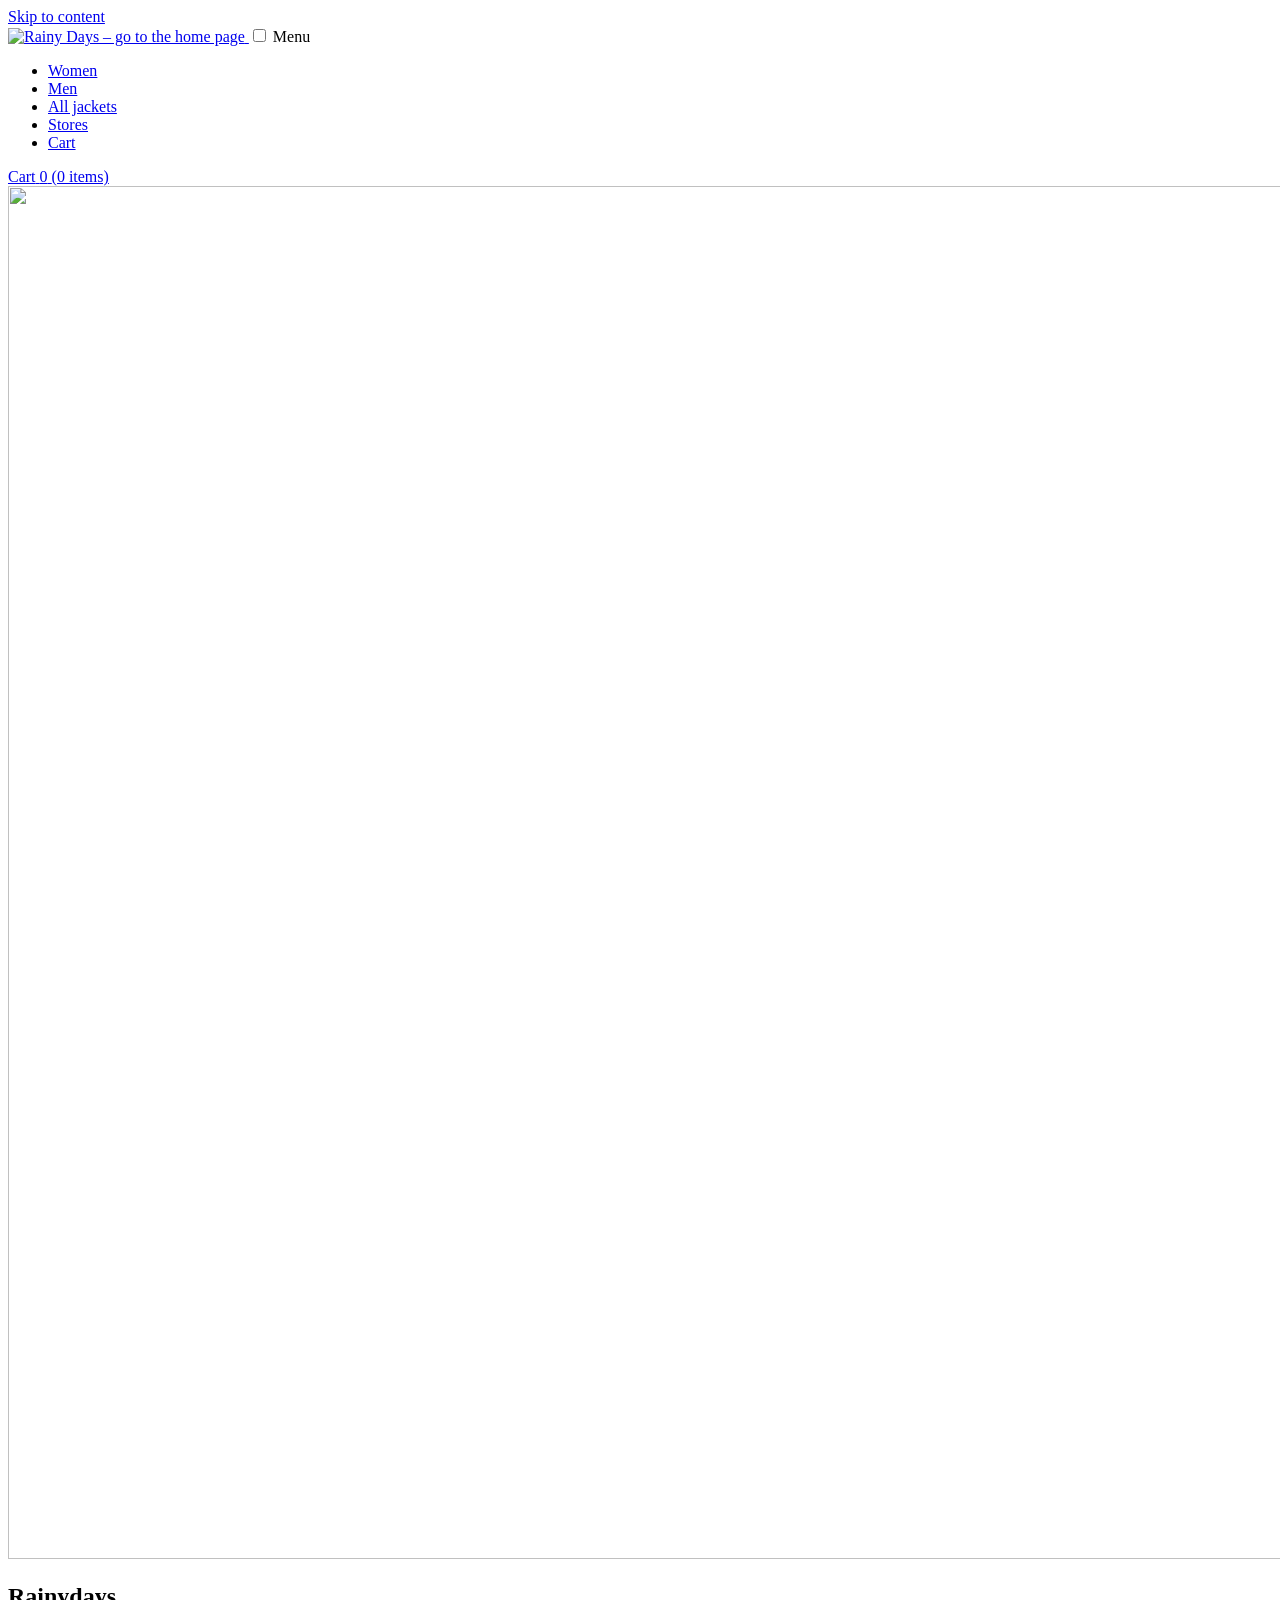
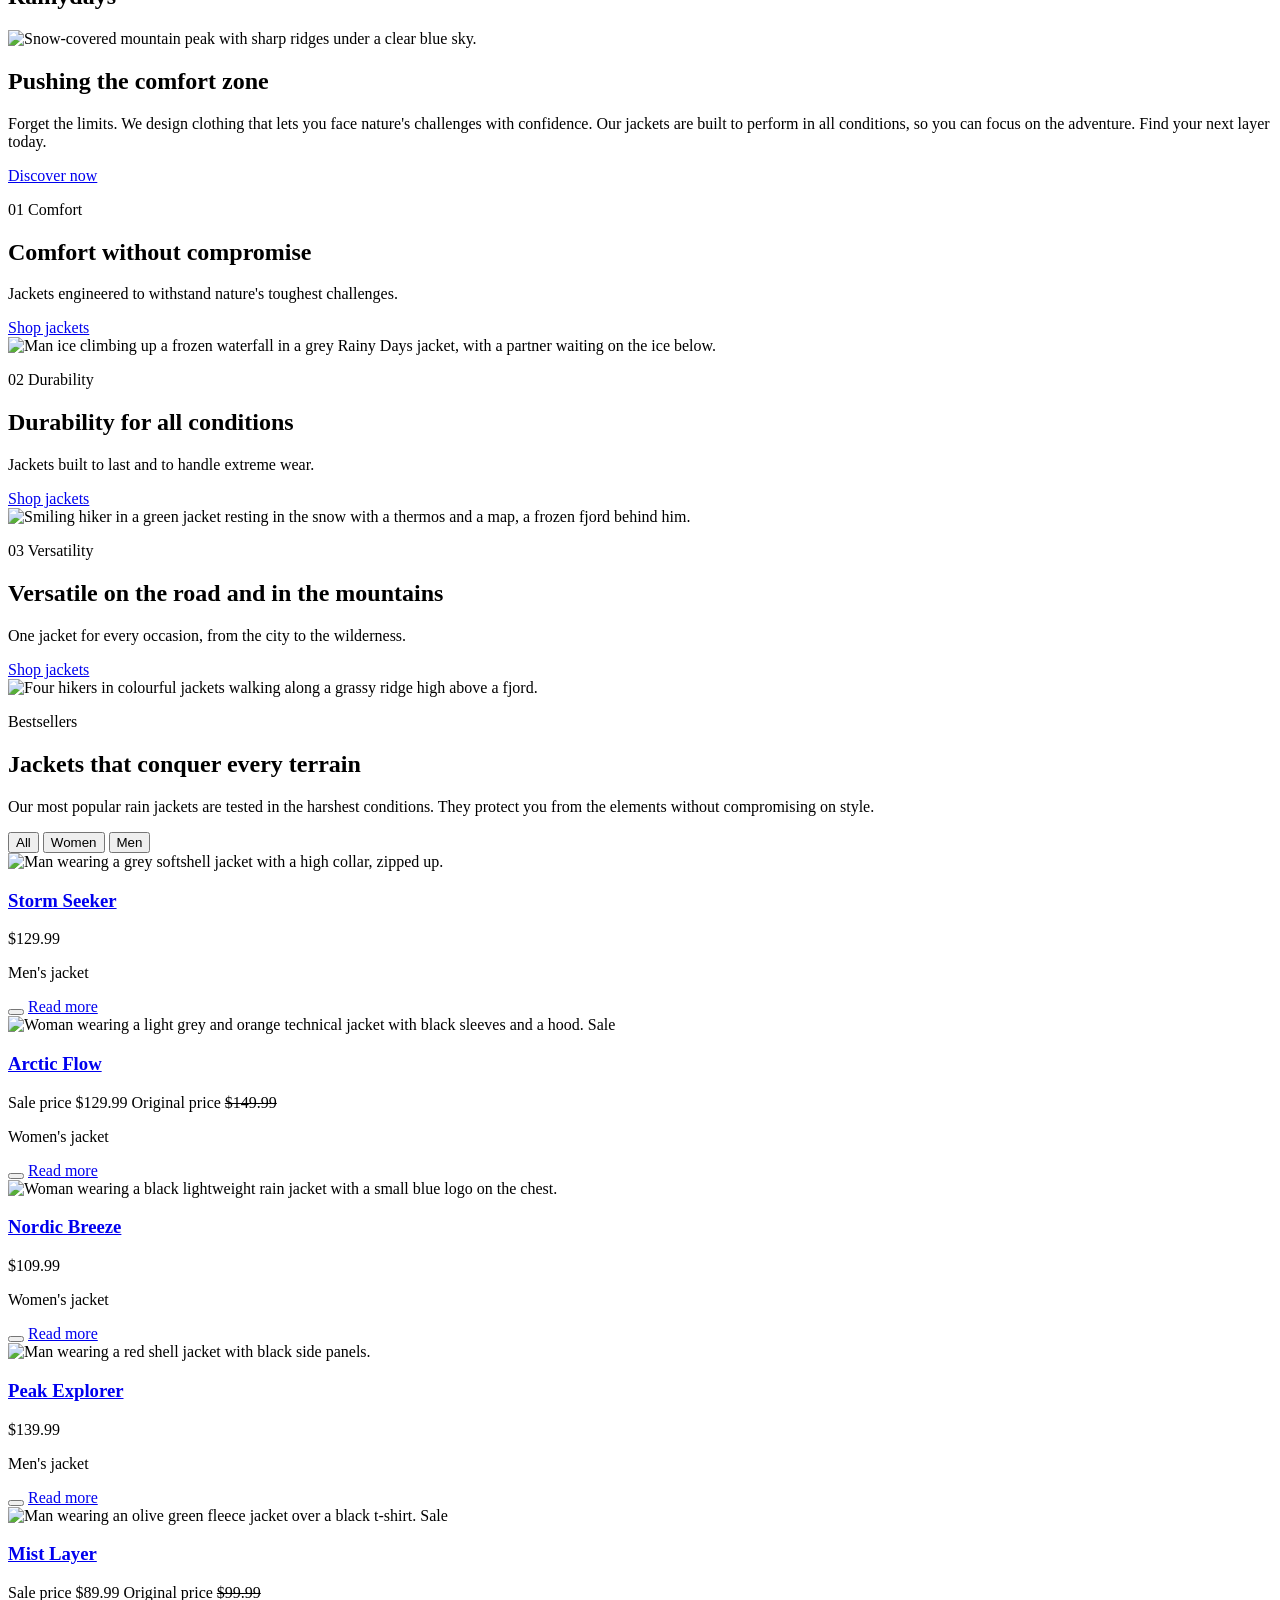
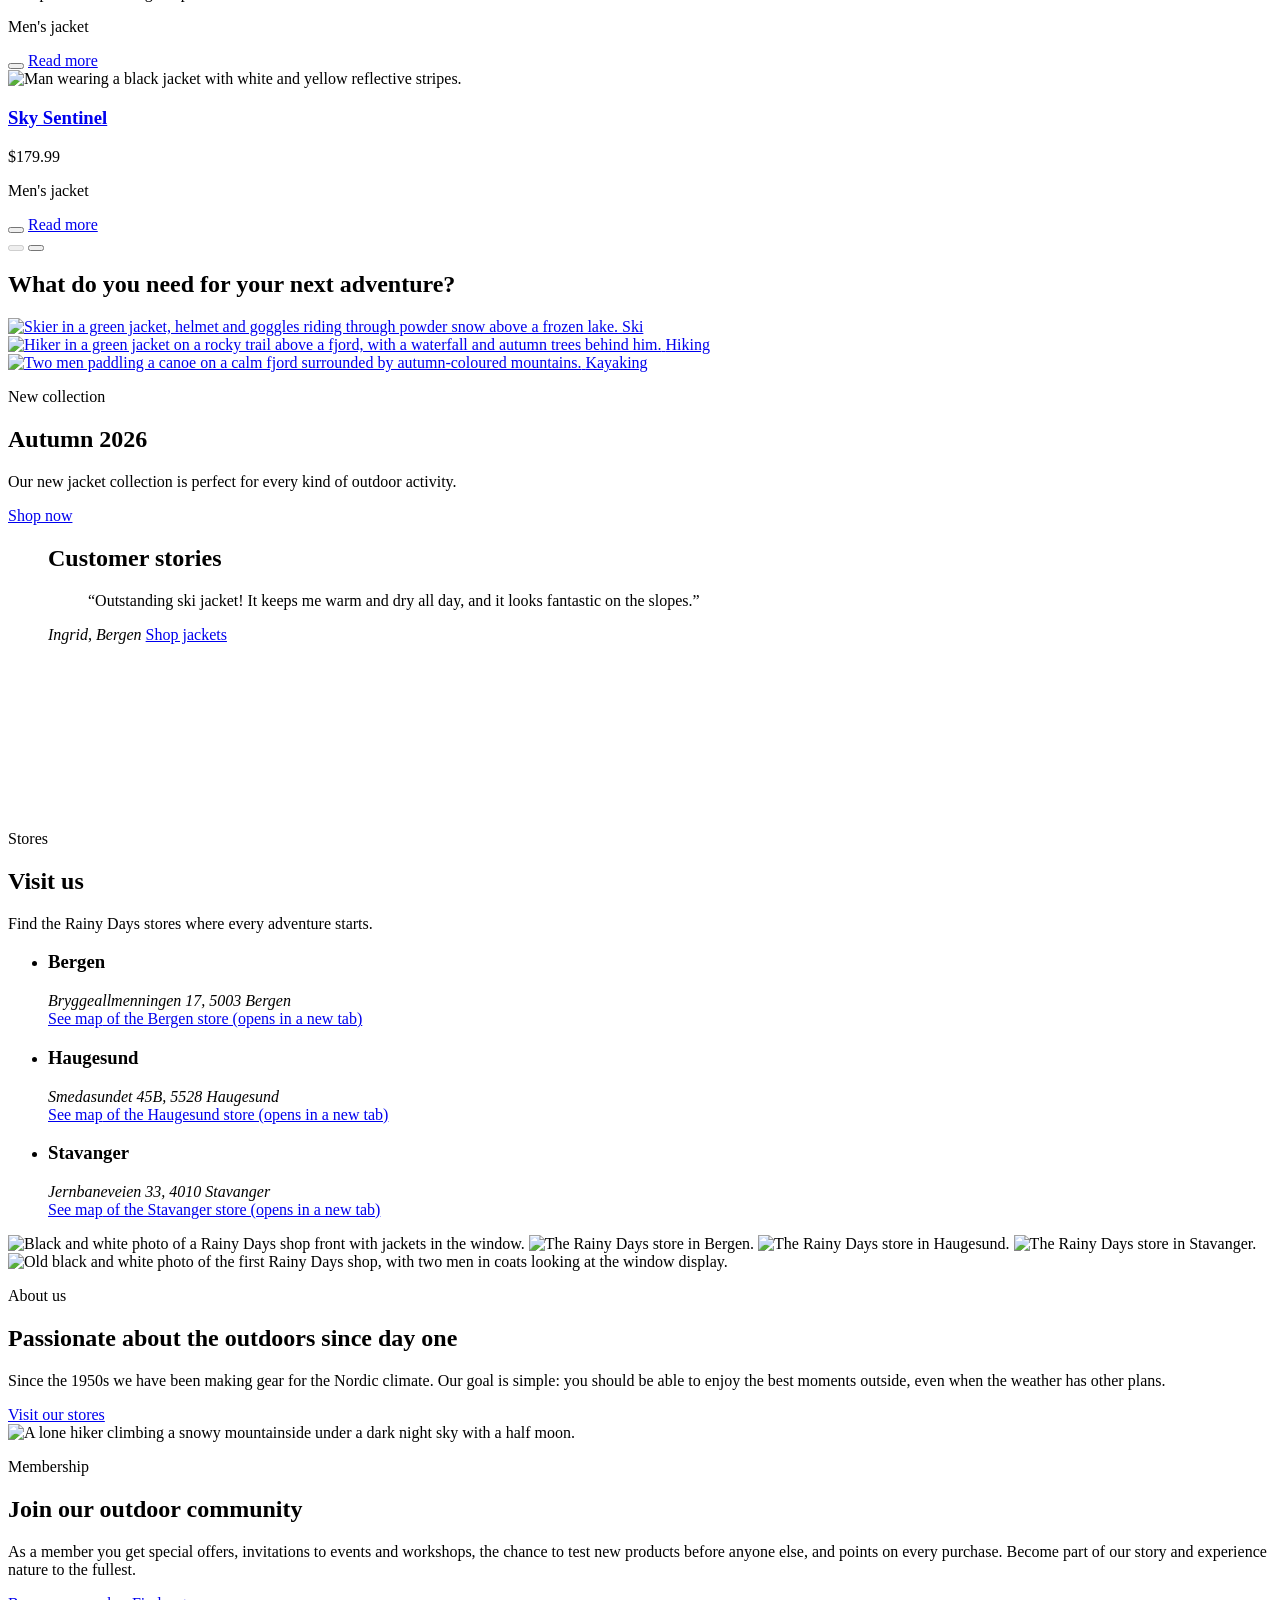
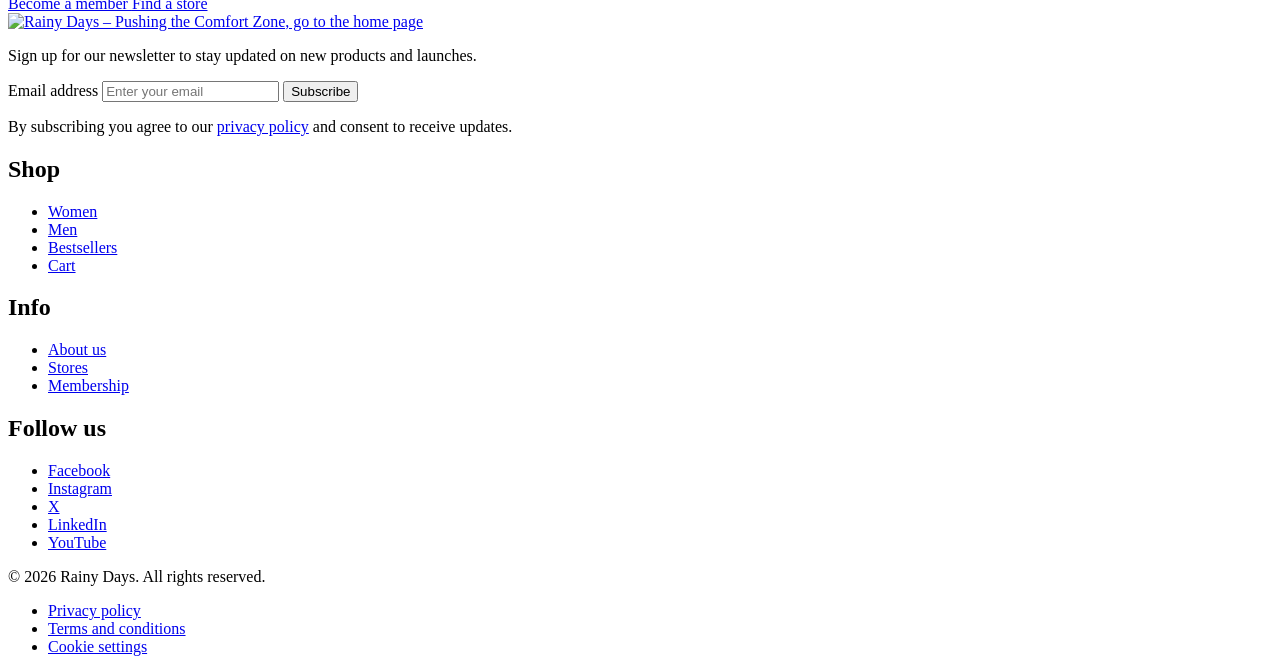
==== index.html @ c722ebae "Add HTML pages required by the CA Home, category (women/men), product, checkout, confirmation, terms" ====
<!doctype html>
<html lang="en">
  <head>
    <meta charset="UTF-8">
    <meta name="viewport" content="width=device-width, initial-scale=1.0">
    <meta
      name="description"
      content="Rainy Days makes technical jackets for rain, snow and wind. Explore our bestsellers for women and men and find your next layer for the outdoors."
>
    <link rel="canonical" href="https://kacperkijno.github.io/js1-ca-rainy-days/">
    <link rel="icon" href="assets/icons/favicon-32.png" type="image/png">
    <link rel="apple-touch-icon" href="assets/icons/apple-touch-icon.png">
    <meta property="og:type" content="website">
    <meta property="og:site_name" content="Rainy Days">
    <meta property="og:title" content="Rainy Days | Technical outdoor jackets for rough weather">
    <meta
      property="og:description"
      content="Rainy Days makes technical jackets for rain, snow and wind. Explore our bestsellers for women and men and find your next layer for the outdoors."
>
    <meta property="og:url" content="https://kacperkijno.github.io/js1-ca-rainy-days/">
    <meta
      property="og:image"
      content="https://kacperkijno.github.io/js1-ca-rainy-days/assets/images/hero-mountain.webp"
>
    <title>Rainy Days | Technical outdoor jackets for rough weather</title>
    <link rel="preconnect" href="https://fonts.googleapis.com">
    <link rel="preconnect" href="https://fonts.gstatic.com" crossorigin>
    <link
      href="https://fonts.googleapis.com/css2?family=Barlow:wght@400;500;600;700&family=Bebas+Neue&display=swap"
      rel="stylesheet"
>
    <link rel="stylesheet" href="css/main.css">
  </head>
  <body>
    <a href="#main" class="skip-link">Skip to content</a>
    <header class="header">
      <div class="container header__inner">
        <a href="index.html" class="logo header__logo">
          <img
            src="assets/images/logo-rainy-days-mini.png"
            alt="Rainy Days – go to the home page"
            width="79"
            height="43"
>
        </a>
        <input
          type="checkbox"
          id="menu-toggle"
          class="header__toggle visually-hidden"
          aria-label="Open menu"
>
        <label for="menu-toggle" class="header__burger">
          <span class="icon icon--menu" aria-hidden="true"></span>
          <span class="visually-hidden">Menu</span>
        </label>
        <nav class="nav" aria-label="Main">
          <ul class="nav__list">
            <li><a href="category/womens.html" class="nav__link">Women</a></li>
            <li><a href="category/mens.html" class="nav__link">Men</a></li>
            <li><a href="index.html#products" class="nav__link">All jackets</a></li>
            <li><a href="index.html#stores" class="nav__link">Stores</a></li>
            <li class="nav__extra"><a href="checkout/index.html" class="nav__link">Cart</a></li>
          </ul>
        </nav>
        <a href="checkout/index.html" class="cart-link">
          <span class="icon icon--bag icon--sm" aria-hidden="true"></span>
          <span class="cart-link__text visually-hidden-mobile">Cart</span>
          <span class="cart-badge" aria-hidden="true">0</span>
          <span class="visually-hidden">(0 items)</span>
        </a>
      </div>
    </header>

    <main id="main">
      <section class="hero" aria-labelledby="hero-title">
        <img
          src="assets/images/hero-sky.webp"
          alt=""
          class="hero__layer"
          width="1440"
          height="1373"
>
        <h1 class="hero__title" id="hero-title">Rainydays</h1>
        <img
          src="assets/images/hero-mountain.webp"
          alt="Snow-covered mountain peak with sharp ridges under a clear blue sky."
          class="hero__layer hero__layer--front"
          width="1440"
          height="1373"
>
        <div class="hero__content">
          <h2 class="hero__subtitle">Pushing the comfort zone</h2>
          <p class="hero__text">
            Forget the limits. We design clothing that lets you face nature's challenges with
            confidence. Our jackets are built to perform in all conditions, so you can focus on the
            adventure. Find your next layer today.
          </p>
          <a href="#products" class="btn btn--primary btn--lg">
            <span class="icon icon--arrow-up-right" aria-hidden="true"></span>
            Discover now
          </a>
        </div>
      </section>

      <section class="features" aria-label="Why Rainy Days">
        <article class="feature">
          <div class="feature__content">
            <p class="feature__label">01 Comfort</p>
            <div class="feature__text">
              <h2>Comfort without compromise</h2>
              <p>Jackets engineered to withstand nature's toughest challenges.</p>
              <a href="#products" class="btn btn--ghost btn--sm">
                <span class="icon icon--arrow-up-right" aria-hidden="true"></span>
                Shop jackets
              </a>
            </div>
          </div>
          <img
            src="assets/images/feature-comfort.webp"
            alt="Man ice climbing up a frozen waterfall in a grey Rainy Days jacket, with a partner waiting on the ice below."
            class="feature__image"
            width="1024"
            height="1024"
            loading="lazy"
>
        </article>

        <article class="feature">
          <div class="feature__content">
            <p class="feature__label">02 Durability</p>
            <div class="feature__text">
              <h2>Durability for all conditions</h2>
              <p>Jackets built to last and to handle extreme wear.</p>
              <a href="#products" class="btn btn--ghost btn--sm">
                <span class="icon icon--arrow-up-right" aria-hidden="true"></span>
                Shop jackets
              </a>
            </div>
          </div>
          <img
            src="assets/images/feature-durability.webp"
            alt="Smiling hiker in a green jacket resting in the snow with a thermos and a map, a frozen fjord behind him."
            class="feature__image"
            width="1024"
            height="1024"
            loading="lazy"
>
        </article>

        <article class="feature">
          <div class="feature__content">
            <p class="feature__label">03 Versatility</p>
            <div class="feature__text">
              <h2>Versatile on the road and in the mountains</h2>
              <p>One jacket for every occasion, from the city to the wilderness.</p>
              <a href="#products" class="btn btn--ghost btn--sm">
                <span class="icon icon--arrow-up-right" aria-hidden="true"></span>
                Shop jackets
              </a>
            </div>
          </div>
          <img
            src="assets/images/feature-versatility.webp"
            alt="Four hikers in colourful jackets walking along a grassy ridge high above a fjord."
            class="feature__image"
            width="1408"
            height="736"
            loading="lazy"
>
        </article>
      </section>

      <section class="section bestsellers" id="products" aria-labelledby="products-title">
        <div class="container bestsellers__header">
          <div class="section-header">
            <p class="eyebrow">Bestsellers</p>
            <h2 id="products-title">Jackets that conquer every terrain</h2>
            <p>
              Our most popular rain jackets are tested in the harshest conditions. They protect you
              from the elements without compromising on style.
            </p>
          </div>
          <!-- Filter by gender – made interactive in the JS stage -->
          <div class="chip-list" role="group" aria-label="Filter products">
            <button type="button" class="chip" aria-pressed="true">All</button>
            <button type="button" class="chip" aria-pressed="false">Women</button>
            <button type="button" class="chip" aria-pressed="false">Men</button>
          </div>
        </div>

        <div class="container">
          <!-- Example cards – in the JS stage this list is rendered from the Rainy Days API -->
          <div class="bestsellers__track">
            <article class="product-card">
              <div class="product-card__image-wrapper">
                <img
                  src="assets/images/placeholder-jacket-1.webp"
                  alt="Man wearing a grey softshell jacket with a high collar, zipped up."
                  class="product-card__image"
                  width="400"
                  height="500"
                  loading="lazy"
>
              </div>
              <div class="product-card__body">
                <div class="product-card__row">
                  <h3 class="product-card__title">
                    <a href="product/index.html" class="product-card__link">Storm Seeker</a>
                  </h3>
                  <p class="price"><span class="price__current">$129.99</span></p>
                </div>
                <p class="product-card__category">Men's jacket</p>
                <div class="product-card__actions">
                  <button
                    type="button"
                    class="wishlist-btn"
                    aria-label="Add Storm Seeker to wishlist"
                  >
                    <span class="icon icon--heart" aria-hidden="true"></span>
                  </button>
                  <a
                    href="product/index.html"
                    class="btn btn--ghost btn--sm"
                    tabindex="-1"
                    aria-hidden="true"
                  >
                    <span class="icon icon--arrow-up-right" aria-hidden="true"></span>
                    Read more
                  </a>
                </div>
              </div>
            </article>

            <article class="product-card">
              <div class="product-card__image-wrapper">
                <img
                  src="assets/images/placeholder-jacket-2.webp"
                  alt="Woman wearing a light grey and orange technical jacket with black sleeves and a hood."
                  class="product-card__image"
                  width="400"
                  height="500"
                  loading="lazy"
>
                <span class="product-card__badge">Sale</span>
              </div>
              <div class="product-card__body">
                <div class="product-card__row">
                  <h3 class="product-card__title">
                    <a href="product/index.html" class="product-card__link">Arctic Flow</a>
                  </h3>
                  <p class="price price--sale">
                    <span class="visually-hidden">Sale price</span>
                    <span class="price__current">$129.99</span>
                    <span class="visually-hidden">Original price</span>
                    <s class="price__old">$149.99</s>
                  </p>
                </div>
                <p class="product-card__category">Women's jacket</p>
                <div class="product-card__actions">
                  <button
                    type="button"
                    class="wishlist-btn"
                    aria-label="Add Arctic Flow to wishlist"
                  >
                    <span class="icon icon--heart" aria-hidden="true"></span>
                  </button>
                  <a
                    href="product/index.html"
                    class="btn btn--ghost btn--sm"
                    tabindex="-1"
                    aria-hidden="true"
                  >
                    <span class="icon icon--arrow-up-right" aria-hidden="true"></span>
                    Read more
                  </a>
                </div>
              </div>
            </article>

            <article class="product-card">
              <div class="product-card__image-wrapper">
                <img
                  src="assets/images/placeholder-jacket-3.webp"
                  alt="Woman wearing a black lightweight rain jacket with a small blue logo on the chest."
                  class="product-card__image"
                  width="400"
                  height="500"
                  loading="lazy"
>
              </div>
              <div class="product-card__body">
                <div class="product-card__row">
                  <h3 class="product-card__title">
                    <a href="product/index.html" class="product-card__link">Nordic Breeze</a>
                  </h3>
                  <p class="price"><span class="price__current">$109.99</span></p>
                </div>
                <p class="product-card__category">Women's jacket</p>
                <div class="product-card__actions">
                  <button
                    type="button"
                    class="wishlist-btn"
                    aria-label="Add Nordic Breeze to wishlist"
                  >
                    <span class="icon icon--heart" aria-hidden="true"></span>
                  </button>
                  <a
                    href="product/index.html"
                    class="btn btn--ghost btn--sm"
                    tabindex="-1"
                    aria-hidden="true"
                  >
                    <span class="icon icon--arrow-up-right" aria-hidden="true"></span>
                    Read more
                  </a>
                </div>
              </div>
            </article>

            <article class="product-card">
              <div class="product-card__image-wrapper">
                <img
                  src="assets/images/placeholder-jacket-4.webp"
                  alt="Man wearing a red shell jacket with black side panels."
                  class="product-card__image"
                  width="400"
                  height="500"
                  loading="lazy"
>
              </div>
              <div class="product-card__body">
                <div class="product-card__row">
                  <h3 class="product-card__title">
                    <a href="product/index.html" class="product-card__link">Peak Explorer</a>
                  </h3>
                  <p class="price"><span class="price__current">$139.99</span></p>
                </div>
                <p class="product-card__category">Men's jacket</p>
                <div class="product-card__actions">
                  <button
                    type="button"
                    class="wishlist-btn"
                    aria-label="Add Peak Explorer to wishlist"
                  >
                    <span class="icon icon--heart" aria-hidden="true"></span>
                  </button>
                  <a
                    href="product/index.html"
                    class="btn btn--ghost btn--sm"
                    tabindex="-1"
                    aria-hidden="true"
                  >
                    <span class="icon icon--arrow-up-right" aria-hidden="true"></span>
                    Read more
                  </a>
                </div>
              </div>
            </article>

            <article class="product-card">
              <div class="product-card__image-wrapper">
                <img
                  src="assets/images/placeholder-jacket-5.webp"
                  alt="Man wearing an olive green fleece jacket over a black t-shirt."
                  class="product-card__image"
                  width="400"
                  height="500"
                  loading="lazy"
>
                <span class="product-card__badge">Sale</span>
              </div>
              <div class="product-card__body">
                <div class="product-card__row">
                  <h3 class="product-card__title">
                    <a href="product/index.html" class="product-card__link">Mist Layer</a>
                  </h3>
                  <p class="price price--sale">
                    <span class="visually-hidden">Sale price</span>
                    <span class="price__current">$89.99</span>
                    <span class="visually-hidden">Original price</span>
                    <s class="price__old">$99.99</s>
                  </p>
                </div>
                <p class="product-card__category">Men's jacket</p>
                <div class="product-card__actions">
                  <button
                    type="button"
                    class="wishlist-btn"
                    aria-label="Add Mist Layer to wishlist"
                  >
                    <span class="icon icon--heart" aria-hidden="true"></span>
                  </button>
                  <a
                    href="product/index.html"
                    class="btn btn--ghost btn--sm"
                    tabindex="-1"
                    aria-hidden="true"
                  >
                    <span class="icon icon--arrow-up-right" aria-hidden="true"></span>
                    Read more
                  </a>
                </div>
              </div>
            </article>

            <article class="product-card">
              <div class="product-card__image-wrapper">
                <img
                  src="assets/images/placeholder-jacket-6.webp"
                  alt="Man wearing a black jacket with white and yellow reflective stripes."
                  class="product-card__image"
                  width="400"
                  height="500"
                  loading="lazy"
>
              </div>
              <div class="product-card__body">
                <div class="product-card__row">
                  <h3 class="product-card__title">
                    <a href="product/index.html" class="product-card__link">Sky Sentinel</a>
                  </h3>
                  <p class="price"><span class="price__current">$179.99</span></p>
                </div>
                <p class="product-card__category">Men's jacket</p>
                <div class="product-card__actions">
                  <button
                    type="button"
                    class="wishlist-btn"
                    aria-label="Add Sky Sentinel to wishlist"
                  >
                    <span class="icon icon--heart" aria-hidden="true"></span>
                  </button>
                  <a
                    href="product/index.html"
                    class="btn btn--ghost btn--sm"
                    tabindex="-1"
                    aria-hidden="true"
                  >
                    <span class="icon icon--arrow-up-right" aria-hidden="true"></span>
                    Read more
                  </a>
                </div>
              </div>
            </article>
          </div>
        </div>

        <div class="container bestsellers__controls">
          <div class="bestsellers__dots" aria-hidden="true">
            <span class="bestsellers__dot bestsellers__dot--active"></span>
            <span class="bestsellers__dot"></span>
          </div>
          <div class="bestsellers__arrows">
            <button type="button" class="arrow-btn" aria-label="Previous products" disabled>
              <span class="icon icon--arrow-left" aria-hidden="true"></span>
            </button>
            <button type="button" class="arrow-btn" aria-label="Next products">
              <span class="icon icon--arrow-right" aria-hidden="true"></span>
            </button>
          </div>
        </div>
      </section>

      <section class="section adventure" aria-labelledby="adventure-title">
        <div class="container">
          <h2 id="adventure-title">
            What do you need for your next
            <span class="adventure__highlight">adventure?</span>
          </h2>
        </div>
        <div class="adventure__grid">
          <a href="#products" class="adventure-card">
            <img
              src="assets/images/adventure-ski.webp"
              alt="Skier in a green jacket, helmet and goggles riding through powder snow above a frozen lake."
              class="adventure-card__image"
              width="1408"
              height="736"
              loading="lazy"
>
            <span class="adventure-card__name">
              Ski
              <span class="icon icon--arrow-right" aria-hidden="true"></span>
            </span>
          </a>
          <a href="#products" class="adventure-card">
            <img
              src="assets/images/adventure-hiking.webp"
              alt="Hiker in a green jacket on a rocky trail above a fjord, with a waterfall and autumn trees behind him."
              class="adventure-card__image"
              width="1408"
              height="736"
              loading="lazy"
>
            <span class="adventure-card__name">
              Hiking
              <span class="icon icon--arrow-right" aria-hidden="true"></span>
            </span>
          </a>
          <a href="#products" class="adventure-card">
            <img
              src="assets/images/adventure-kayaking.webp"
              alt="Two men paddling a canoe on a calm fjord surrounded by autumn-coloured mountains."
              class="adventure-card__image"
              width="1408"
              height="736"
              loading="lazy"
>
            <span class="adventure-card__name">
              Kayaking
              <span class="icon icon--arrow-right" aria-hidden="true"></span>
            </span>
          </a>
        </div>
      </section>

      <section class="collection-promo" aria-labelledby="collection-title">
        <div class="collection-promo__panel">
          <div class="collection-promo__content">
            <p class="eyebrow">New collection</p>
            <h2 id="collection-title">Autumn 2026</h2>
            <p>Our new jacket collection is perfect for every kind of outdoor activity.</p>
            <a href="#products" class="btn btn--accent btn--lg">
              <span class="icon icon--arrow-up-right" aria-hidden="true"></span>
              Shop now
            </a>
          </div>
        </div>
      </section>

      <section class="testimonial" aria-labelledby="testimonial-title">
        <div class="container section">
          <figure class="testimonial__quote">
            <h2 class="eyebrow" id="testimonial-title">Customer stories</h2>
            <blockquote class="testimonial__text">
              <p>
                &ldquo;Outstanding ski jacket! It keeps me warm and dry all day, and it looks
                fantastic on the slopes.&rdquo;
              </p>
            </blockquote>
            <figcaption class="testimonial__footer">
              <cite class="testimonial__author">Ingrid, Bergen</cite>
              <a href="#products" class="btn btn--ghost btn--sm">
                <span class="icon icon--arrow-up-right" aria-hidden="true"></span>
                Shop jackets
              </a>
            </figcaption>
          </figure>
        </div>
        <div class="testimonial__media">
          <div class="testimonial__sticky">
            <video
              class="testimonial__video"
              autoplay
              loop
              muted
              playsinline
              poster="assets/images/testimonial-ski-slope.webp"
              aria-label="Skier going down a sunny, snow-covered mountain slope."
            >
              <source src="assets/images/testimonial-ski-slope.webm" type="video/webm">
            </video>
          </div>
        </div>
      </section>

      <section class="section stores" id="stores" aria-labelledby="stores-title">
        <div class="stores__layout">
          <div class="stores__info">
            <div class="section-header">
              <p class="eyebrow">Stores</p>
              <h2 id="stores-title">Visit us</h2>
              <p>Find the Rainy Days stores where every adventure starts.</p>
            </div>
            <ul class="stores__list">
              <li class="store store--bergen">
                <h3 class="store__name">Bergen</h3>
                <address class="store__address">Bryggeallmenningen 17, 5003 Bergen</address>
                <a
                  href="https://www.google.com/maps/search/?api=1&amp;query=Bryggeallmenningen+17+Bergen"
                  class="text-link"
                  target="_blank"
                  rel="noopener"
                >
                  See map<span class="visually-hidden">
                    of the Bergen store (opens in a new tab)</span
                  >
                </a>
              </li>
              <li class="store store--haugesund">
                <h3 class="store__name">Haugesund</h3>
                <address class="store__address">Smedasundet 45B, 5528 Haugesund</address>
                <a
                  href="https://www.google.com/maps/search/?api=1&amp;query=Smedasundet+45B+Haugesund"
                  class="text-link"
                  target="_blank"
                  rel="noopener"
                >
                  See map<span class="visually-hidden">
                    of the Haugesund store (opens in a new tab)</span
                  >
                </a>
              </li>
              <li class="store store--stavanger">
                <h3 class="store__name">Stavanger</h3>
                <address class="store__address">Jernbaneveien 33, 4010 Stavanger</address>
                <a
                  href="https://www.google.com/maps/search/?api=1&amp;query=Jernbaneveien+33+Stavanger"
                  class="text-link"
                  target="_blank"
                  rel="noopener"
                >
                  See map<span class="visually-hidden">
                    of the Stavanger store (opens in a new tab)</span
                  >
                </a>
              </li>
            </ul>
          </div>
          <div class="stores__gallery">
            <img
              src="assets/images/store-default.webp"
              alt="Black and white photo of a Rainy Days shop front with jackets in the window."
              class="stores__image stores__image--default"
              width="1408"
              height="736"
              loading="lazy"
>
            <img
              src="assets/images/store-bergen.webp"
              alt="The Rainy Days store in Bergen."
              class="stores__image stores__image--bergen"
              width="1408"
              height="736"
              loading="lazy"
>
            <img
              src="assets/images/store-haugesund.webp"
              alt="The Rainy Days store in Haugesund."
              class="stores__image stores__image--haugesund"
              width="1408"
              height="736"
              loading="lazy"
>
            <img
              src="assets/images/store-stavanger.webp"
              alt="The Rainy Days store in Stavanger."
              class="stores__image stores__image--stavanger"
              width="1408"
              height="736"
              loading="lazy"
>
          </div>
        </div>
      </section>

      <section class="about" id="about" aria-labelledby="about-title">
        <div class="about__sticky">
          <div class="about__frame">
            <img
              src="assets/images/about-history.webp"
              alt="Old black and white photo of the first Rainy Days shop, with two men in coats looking at the window display."
              class="about__image"
              width="1408"
              height="736"
              loading="lazy"
>
            <div class="about__card">
              <p class="eyebrow">About us</p>
              <h2 id="about-title">Passionate about the outdoors since day one</h2>
              <p>
                Since the 1950s we have been making gear for the Nordic climate. Our goal is simple:
                you should be able to enjoy the best moments outside, even when the weather has
                other plans.
              </p>
              <a href="#stores" class="btn btn--ghost btn--sm">
                <span class="icon icon--arrow-up-right" aria-hidden="true"></span>
                Visit our stores
              </a>
            </div>
          </div>
        </div>
      </section>

      <section class="membership" id="membership" aria-labelledby="membership-title">
        <img
          src="assets/images/membership-night-hike.webp"
          alt="A lone hiker climbing a snowy mountainside under a dark night sky with a half moon."
          class="membership__image"
          width="1440"
          height="1920"
          loading="lazy"
>
        <div class="container membership__content">
          <div class="membership__text">
            <p class="eyebrow eyebrow--light">Membership</p>
            <h2 id="membership-title">Join our outdoor community</h2>
            <p>
              As a member you get special offers, invitations to events and workshops, the chance to
              test new products before anyone else, and points on every purchase. Become part of our
              story and experience nature to the fullest.
            </p>
            <div class="membership__actions">
              <a href="#newsletter" class="btn btn--accent btn--sm">
                <span class="icon icon--arrow-up-right" aria-hidden="true"></span>
                Become a member
              </a>
              <a href="#stores" class="btn btn--ghost-light btn--sm">
                <span class="icon icon--arrow-up-right" aria-hidden="true"></span>
                Find a store
              </a>
            </div>
          </div>
        </div>
      </section>
    </main>

    <footer class="footer">
      <div class="container">
        <div class="footer__top">
          <div class="footer__newsletter" id="newsletter">
            <a href="index.html" class="logo logo--large">
              <img
                src="assets/images/logo-rainy-days.png"
                alt="Rainy Days – Pushing the Comfort Zone, go to the home page"
                width="181"
                height="97"
>
            </a>
            <p>Sign up for our newsletter to stay updated on new products and launches.</p>
            <form class="input-group" aria-label="Newsletter sign-up">
              <label for="newsletter-email" class="visually-hidden">Email address</label>
              <input
                type="email"
                id="newsletter-email"
                name="email"
                class="field__input"
                placeholder="Enter your email"
                autocomplete="email"
                required
>
              <button type="submit" class="btn btn--primary btn--lg">
                <span class="icon icon--arrow-up-right" aria-hidden="true"></span>
                Subscribe
              </button>
            </form>
            <p class="field__hint">
              By subscribing you agree to our
              <a href="privacy.html" class="text-link">privacy policy</a>
              and consent to receive updates.
            </p>
          </div>

          <nav aria-labelledby="footer-shop">
            <h2 class="footer__heading" id="footer-shop">Shop</h2>
            <ul class="footer__list">
              <li><a href="category/womens.html" class="footer__link">Women</a></li>
              <li><a href="category/mens.html" class="footer__link">Men</a></li>
              <li><a href="index.html#products" class="footer__link">Bestsellers</a></li>
              <li><a href="checkout/index.html" class="footer__link">Cart</a></li>
            </ul>
          </nav>

          <nav aria-labelledby="footer-info">
            <h2 class="footer__heading" id="footer-info">Info</h2>
            <ul class="footer__list">
              <li><a href="index.html#about" class="footer__link">About us</a></li>
              <li><a href="index.html#stores" class="footer__link">Stores</a></li>
              <li><a href="index.html#membership" class="footer__link">Membership</a></li>
            </ul>
          </nav>

          <div class="footer__social">
            <h2 class="footer__heading">Follow us</h2>
            <ul class="footer__list">
              <li>
                <a
                  href="https://www.facebook.com/"
                  class="footer__link"
                  target="_blank"
                  rel="noopener"
                >
                  <span class="icon icon--facebook" aria-hidden="true"></span>
                  <span class="footer__link-text visually-hidden-mobile">Facebook</span>
                </a>
              </li>
              <li>
                <a
                  href="https://www.instagram.com/"
                  class="footer__link"
                  target="_blank"
                  rel="noopener"
                >
                  <span class="icon icon--instagram" aria-hidden="true"></span>
                  <span class="footer__link-text visually-hidden-mobile">Instagram</span>
                </a>
              </li>
              <li>
                <a href="https://x.com/" class="footer__link" target="_blank" rel="noopener">
                  <span class="icon icon--x-logo" aria-hidden="true"></span>
                  <span class="footer__link-text visually-hidden-mobile">X</span>
                </a>
              </li>
              <li>
                <a
                  href="https://www.linkedin.com/"
                  class="footer__link"
                  target="_blank"
                  rel="noopener"
                >
                  <span class="icon icon--linkedin" aria-hidden="true"></span>
                  <span class="footer__link-text visually-hidden-mobile">LinkedIn</span>
                </a>
              </li>
              <li>
                <a
                  href="https://www.youtube.com/"
                  class="footer__link"
                  target="_blank"
                  rel="noopener"
                >
                  <span class="icon icon--youtube" aria-hidden="true"></span>
                  <span class="footer__link-text visually-hidden-mobile">YouTube</span>
                </a>
              </li>
            </ul>
          </div>
        </div>

        <div class="footer__bottom">
          <p>&copy; 2026 Rainy Days. All rights reserved.</p>
          <ul class="footer__legal">
            <li><a href="privacy.html">Privacy policy</a></li>
            <li><a href="terms.html">Terms and conditions</a></li>
            <li><a href="privacy.html#cookies">Cookie settings</a></li>
          </ul>
        </div>
      </div>
    </footer>
  </body>
</html>
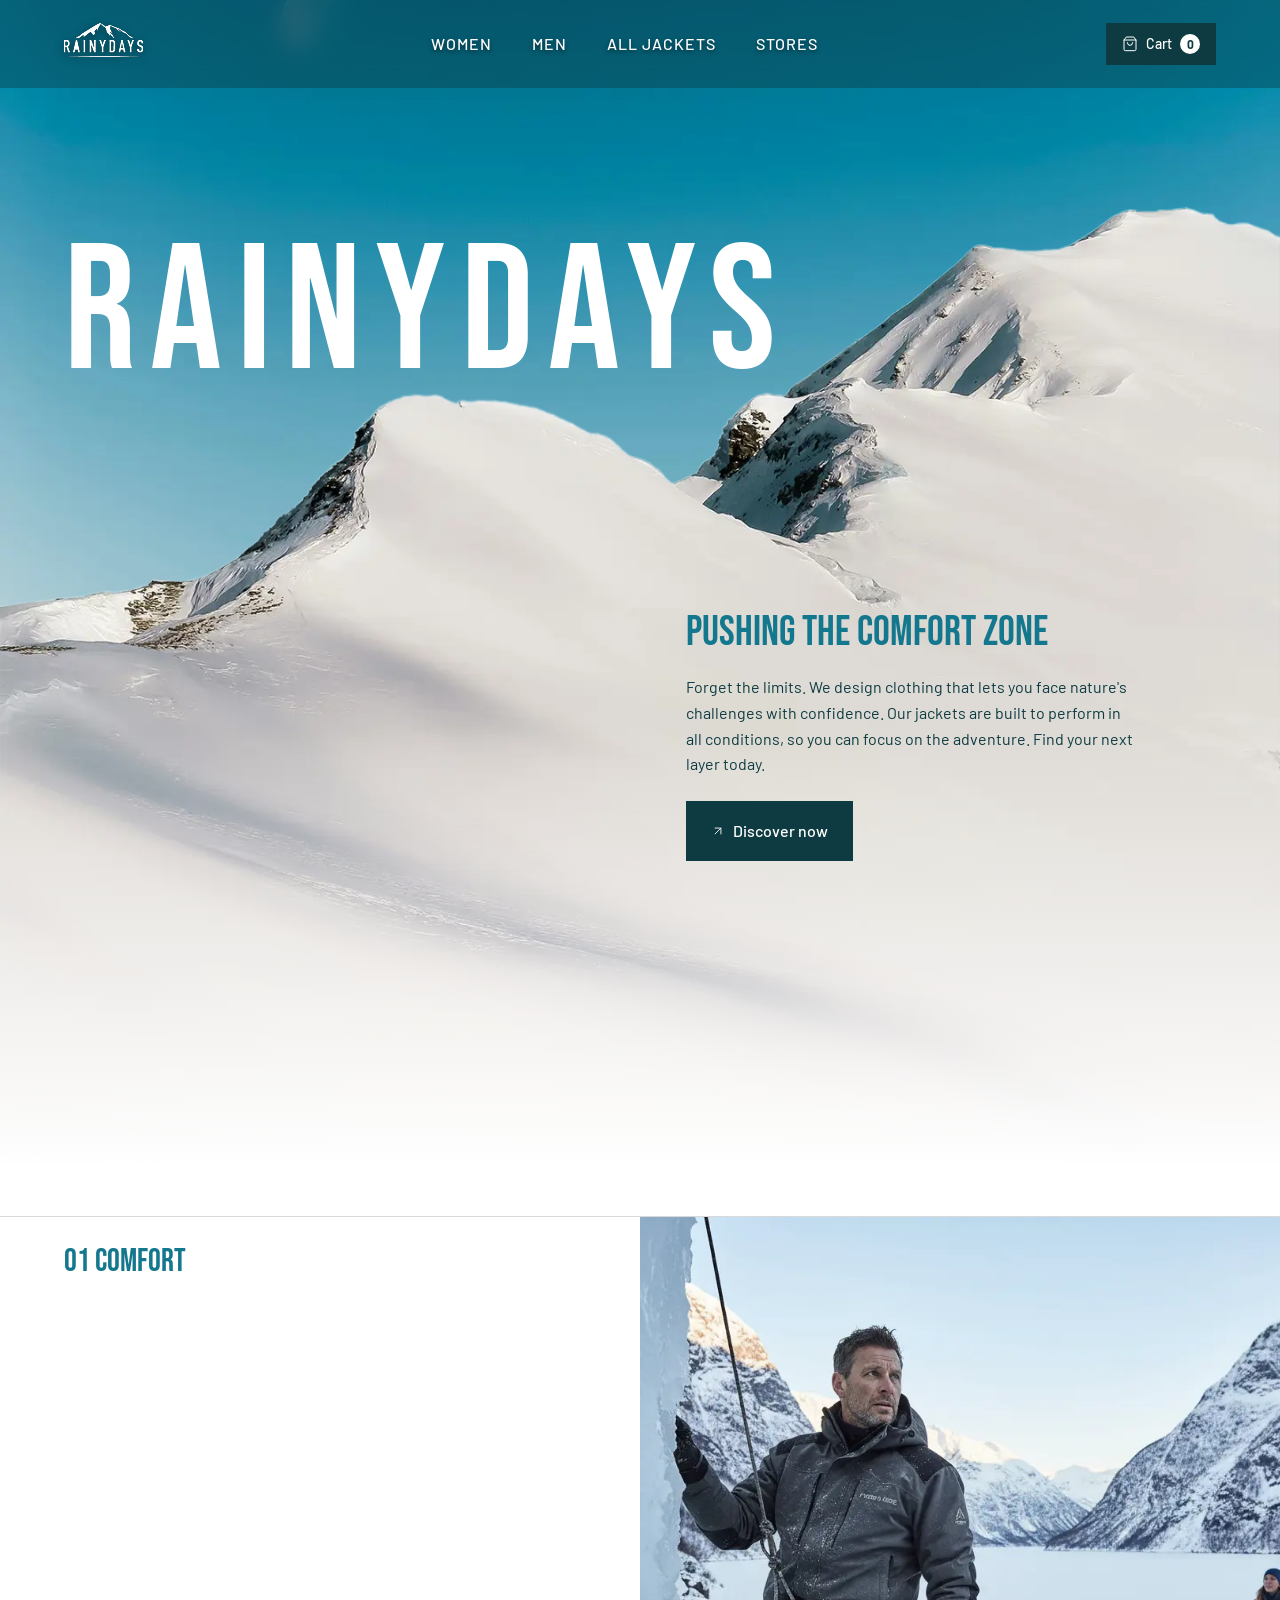
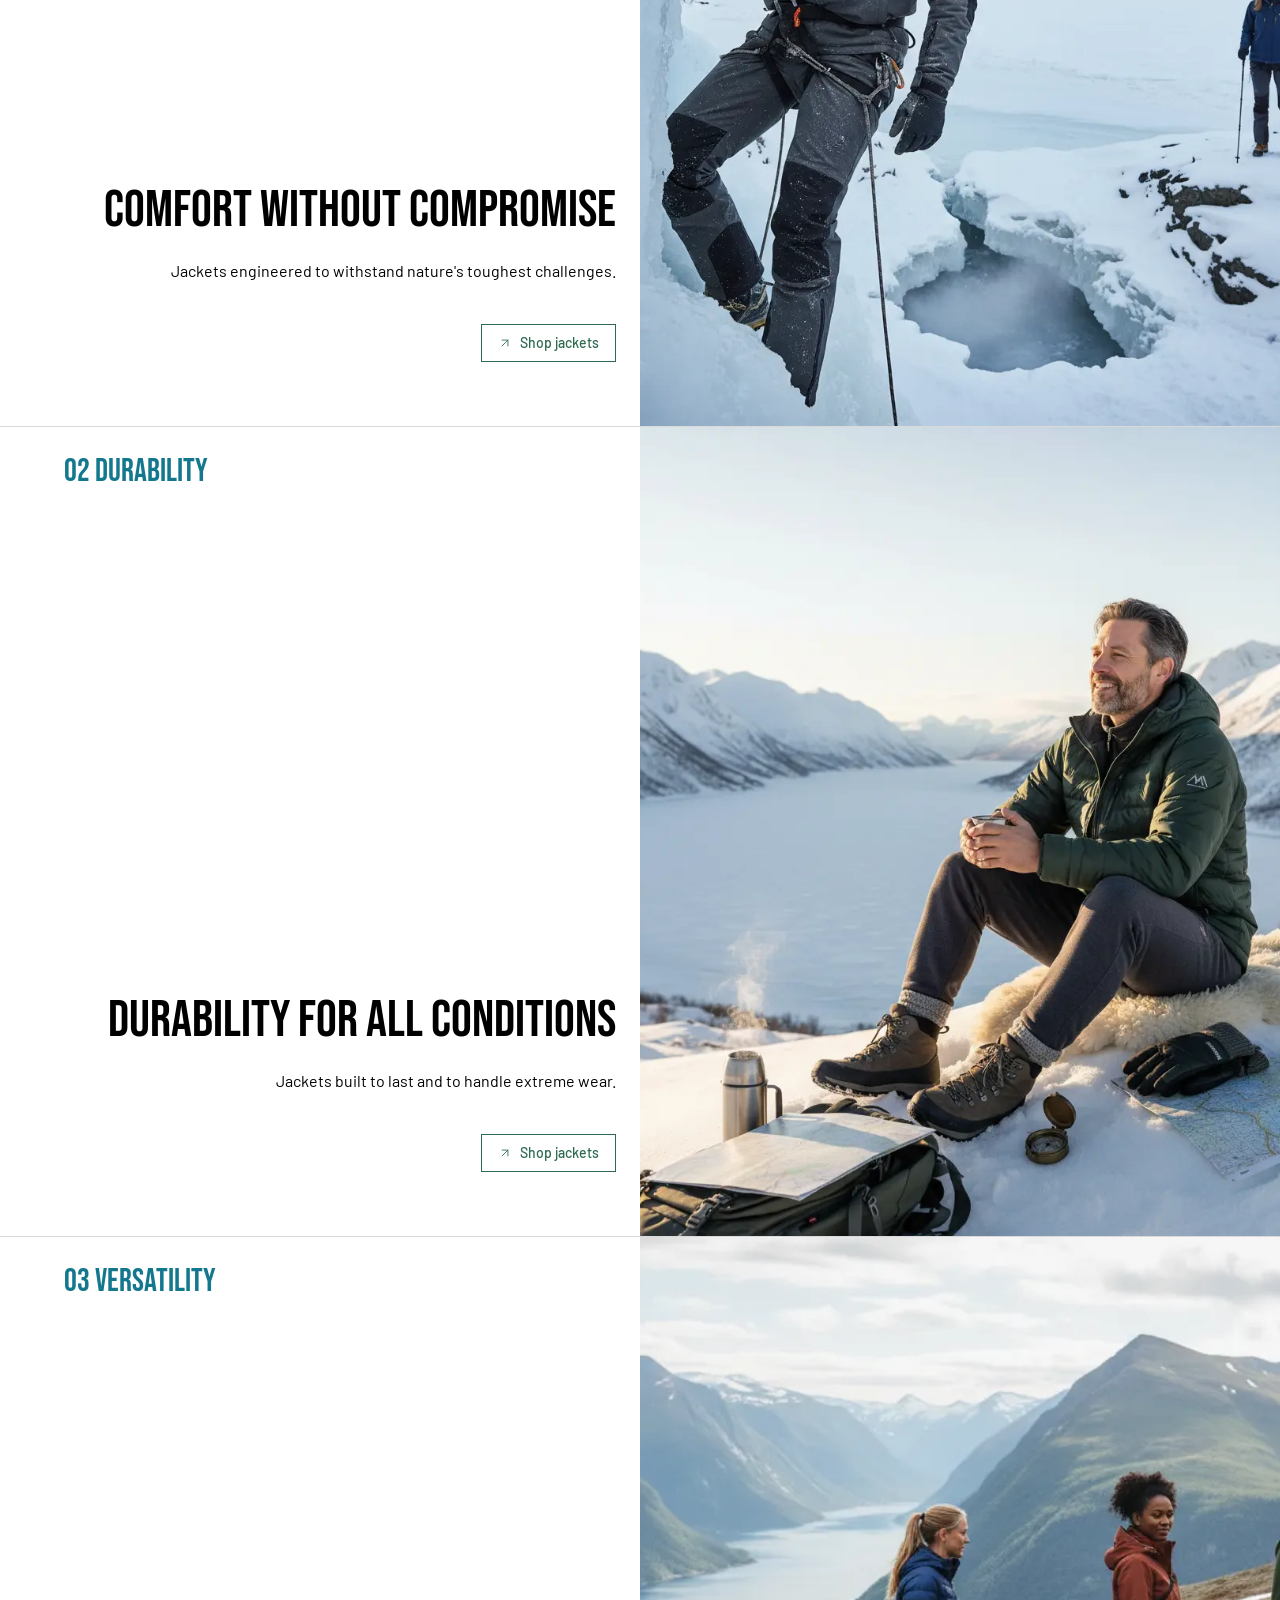
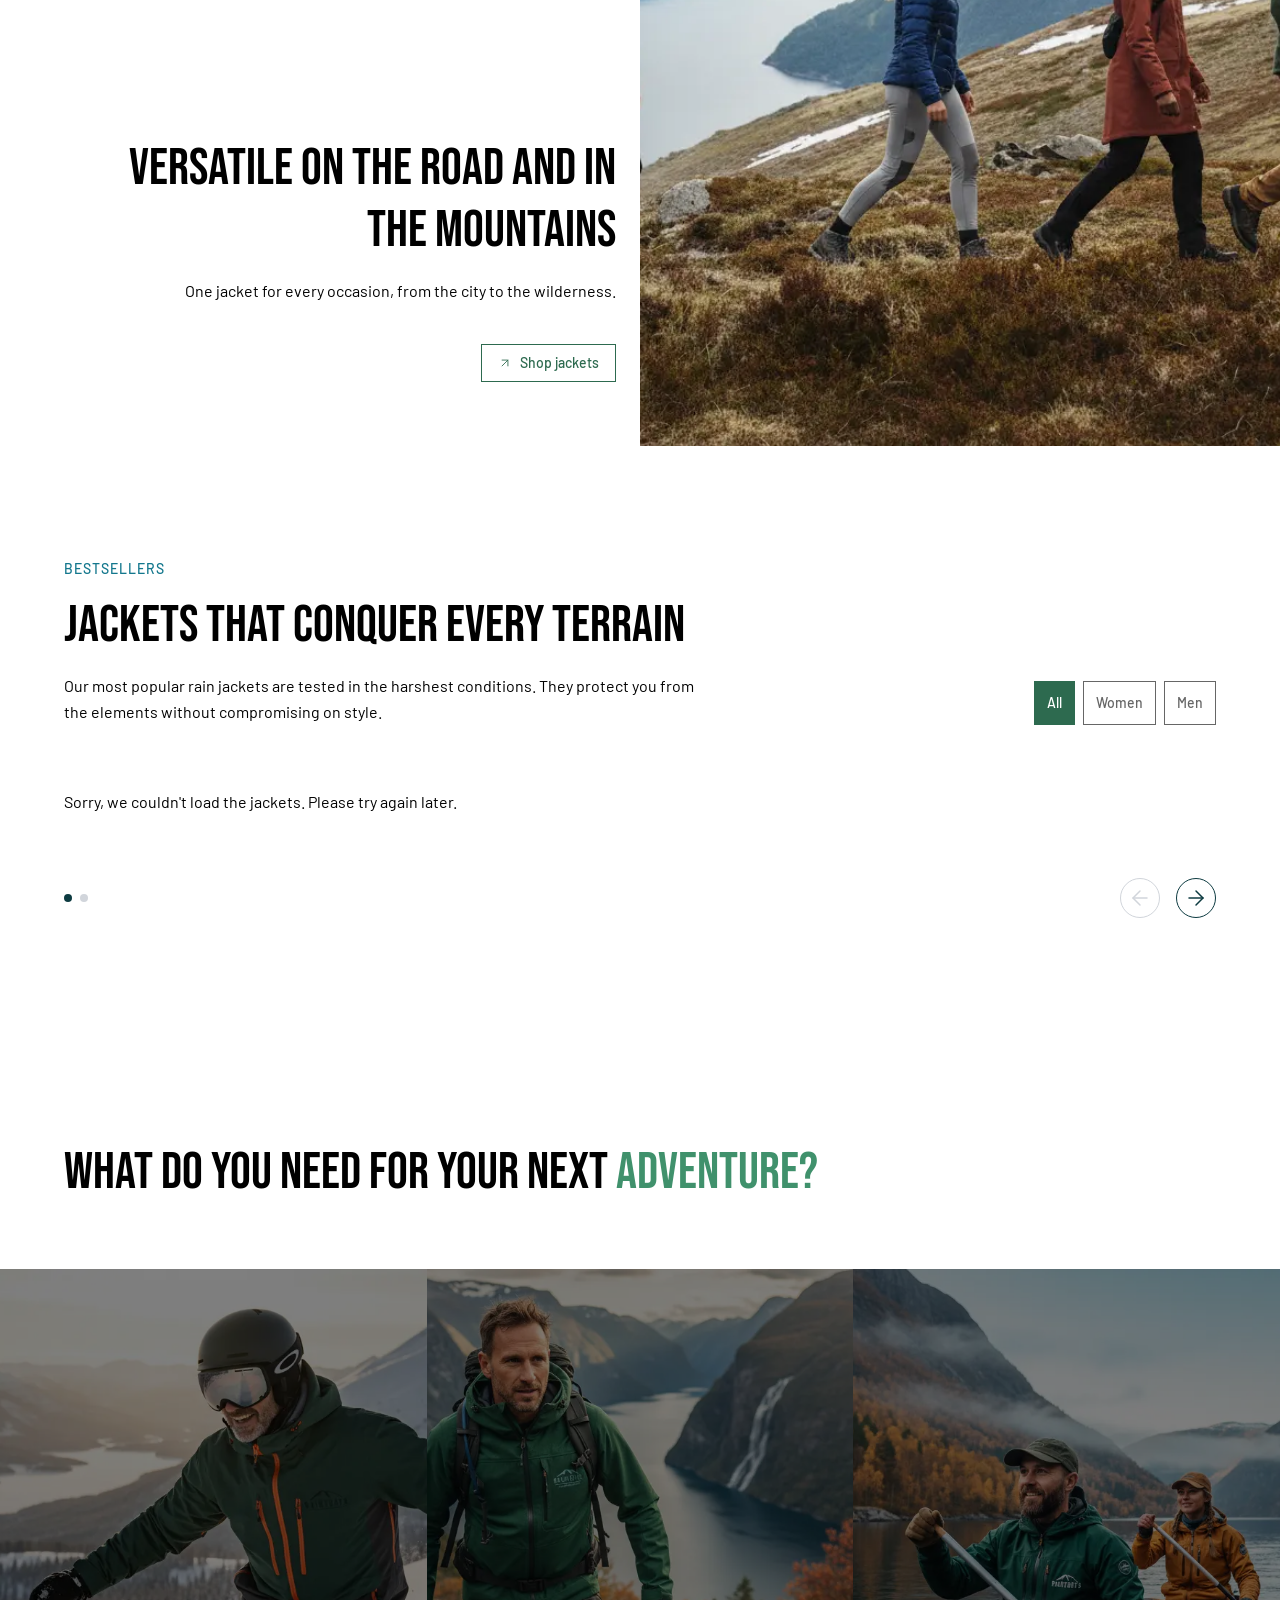
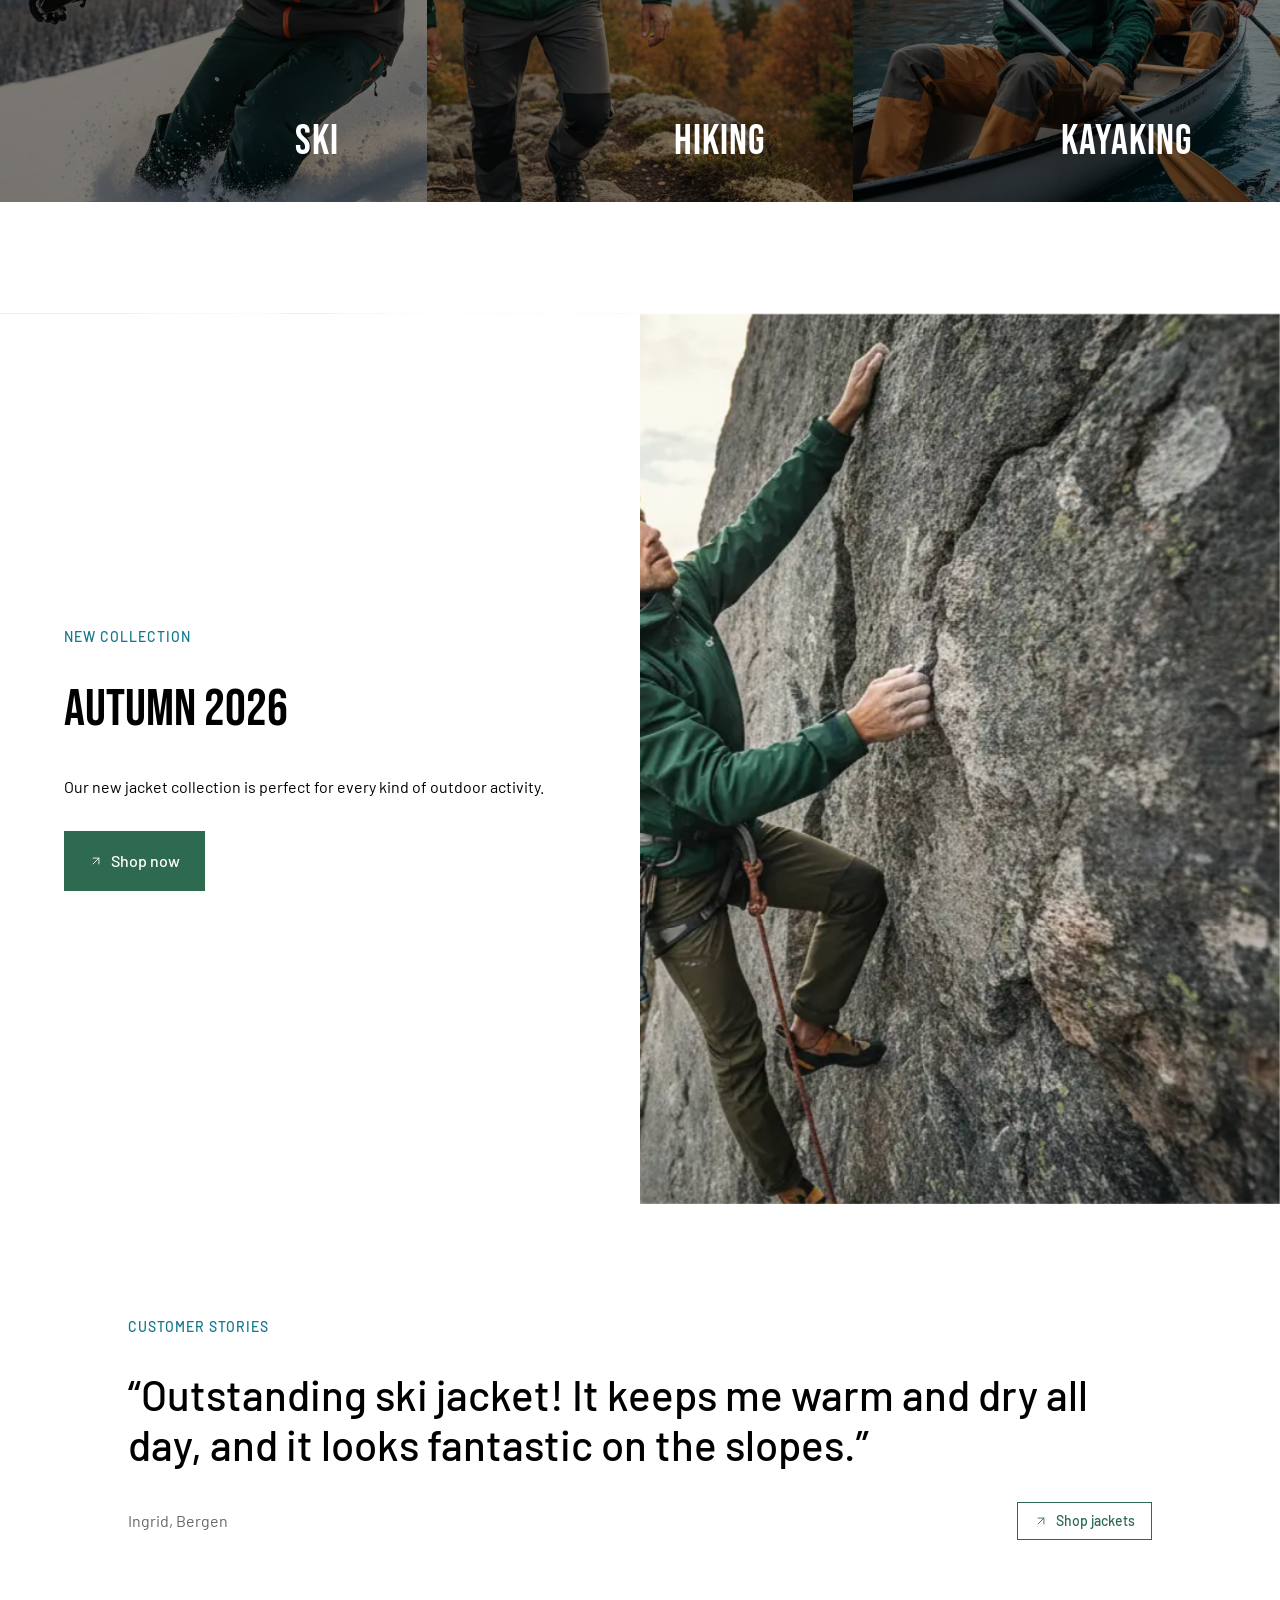
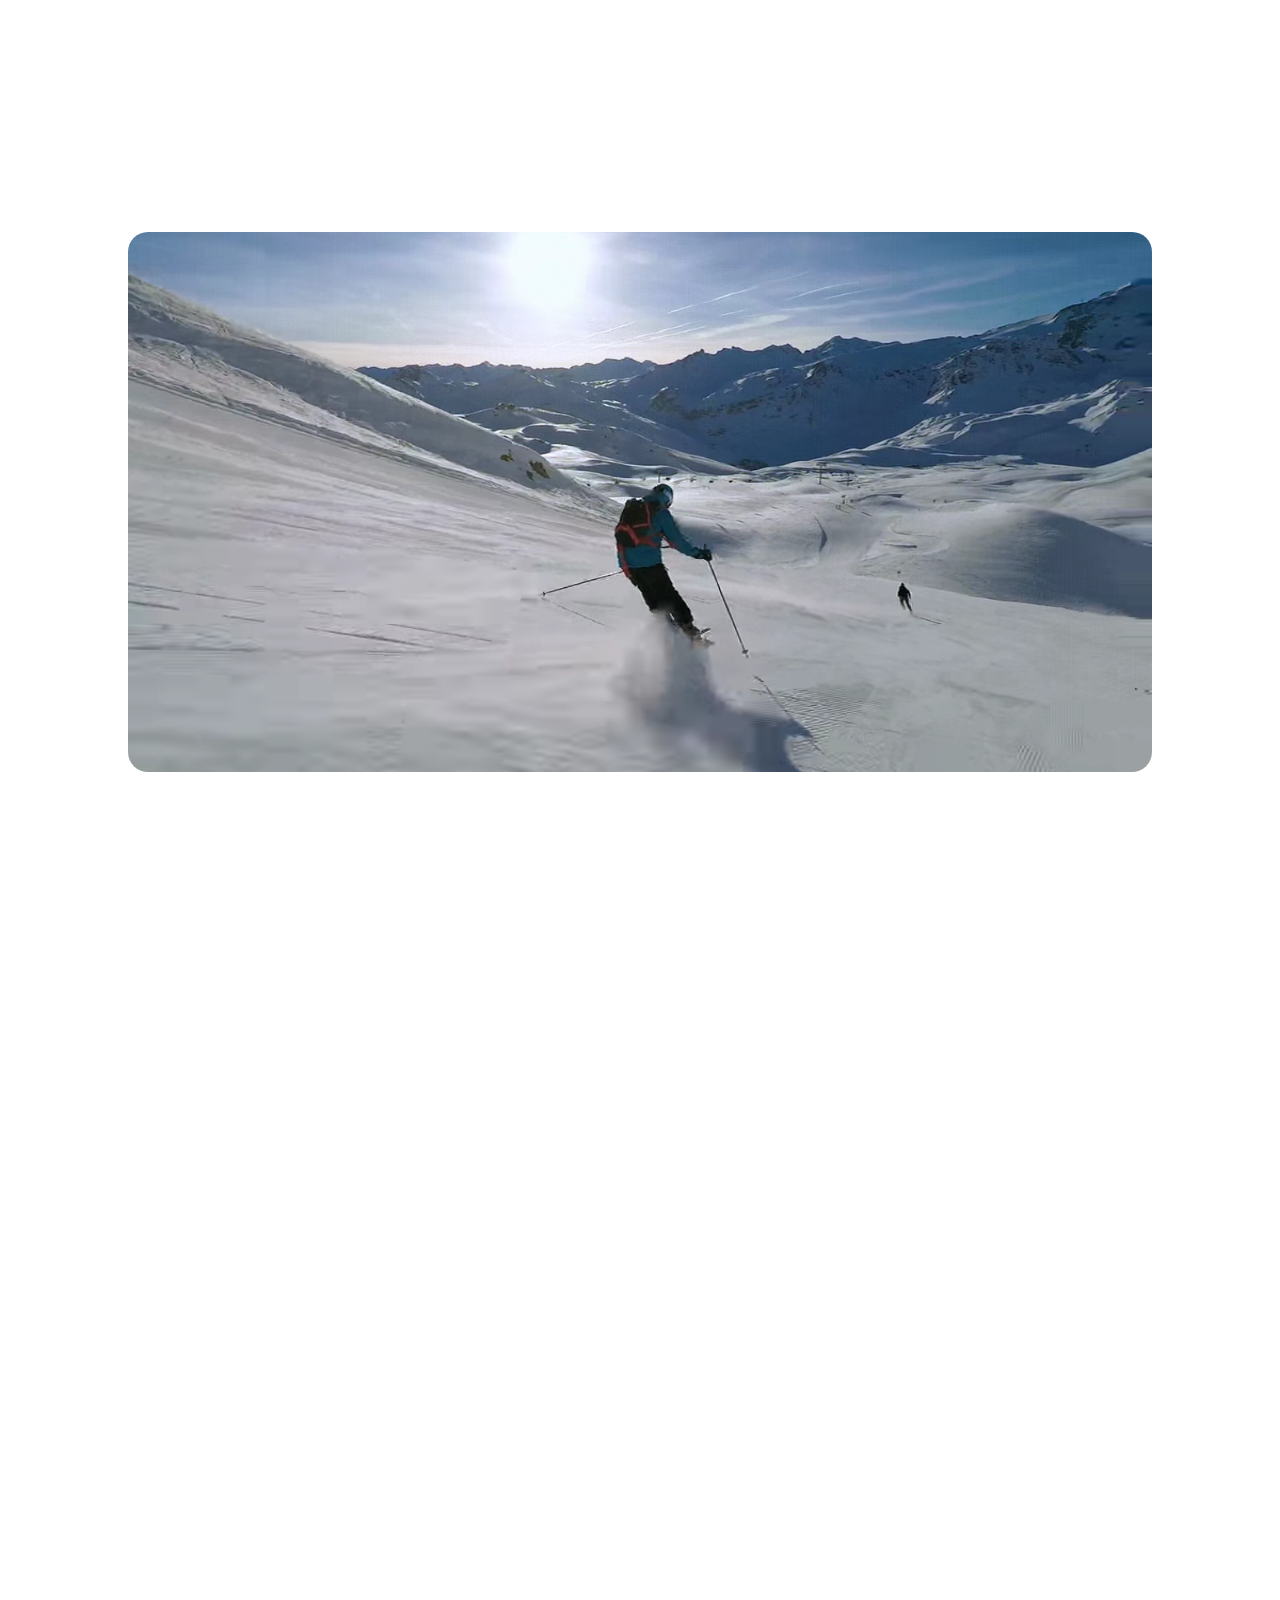
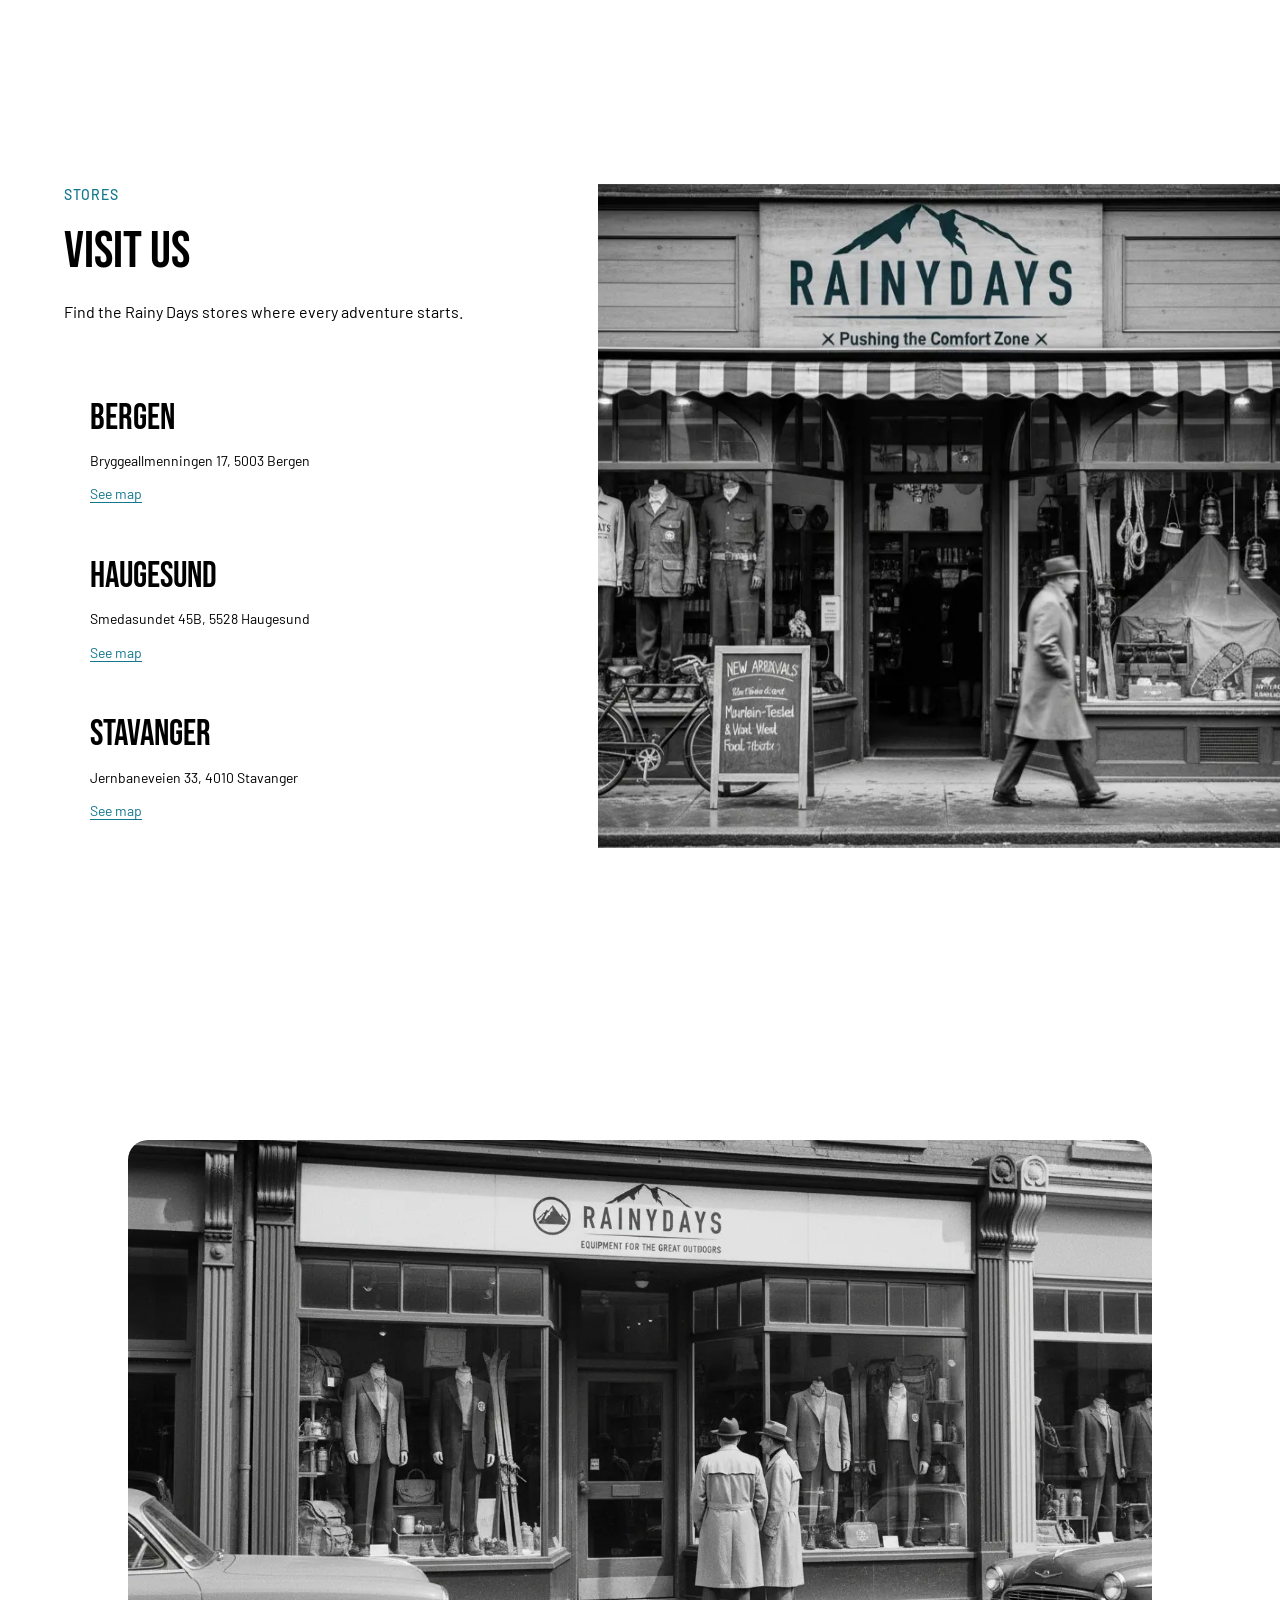
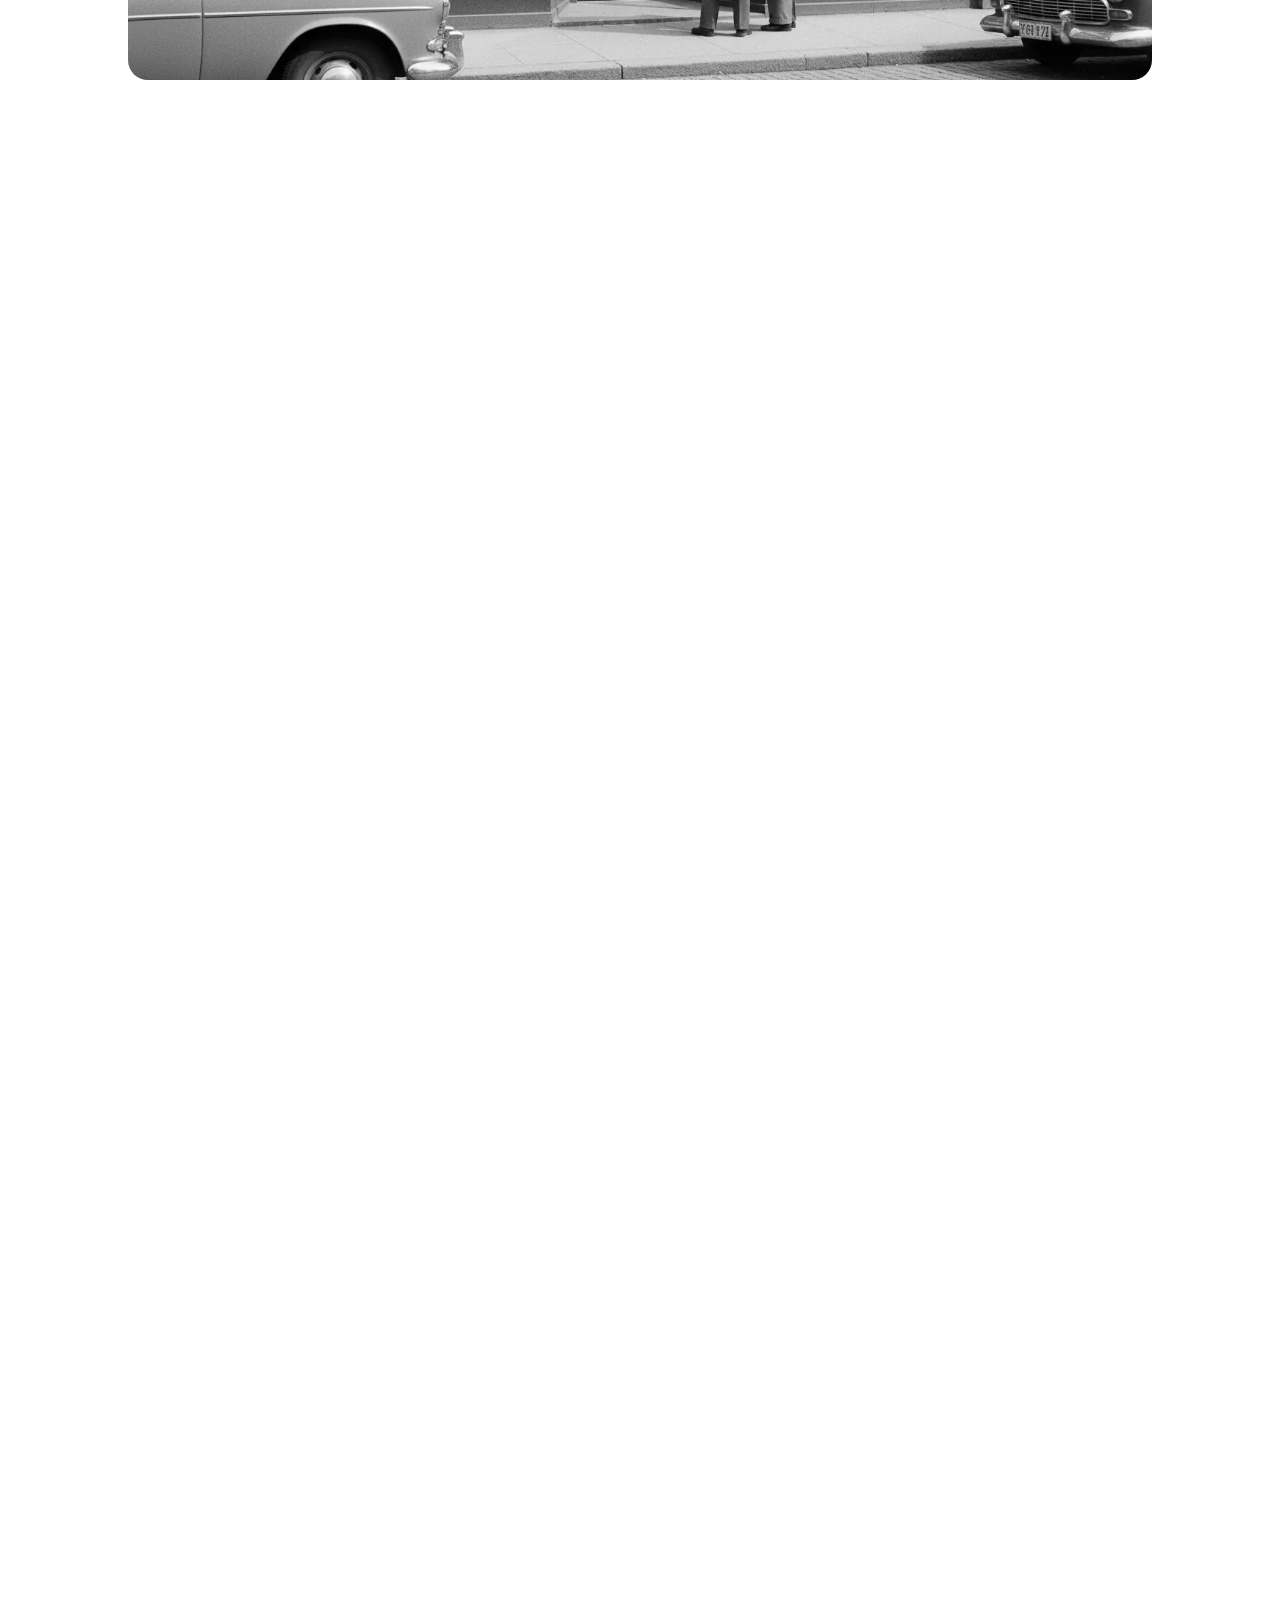
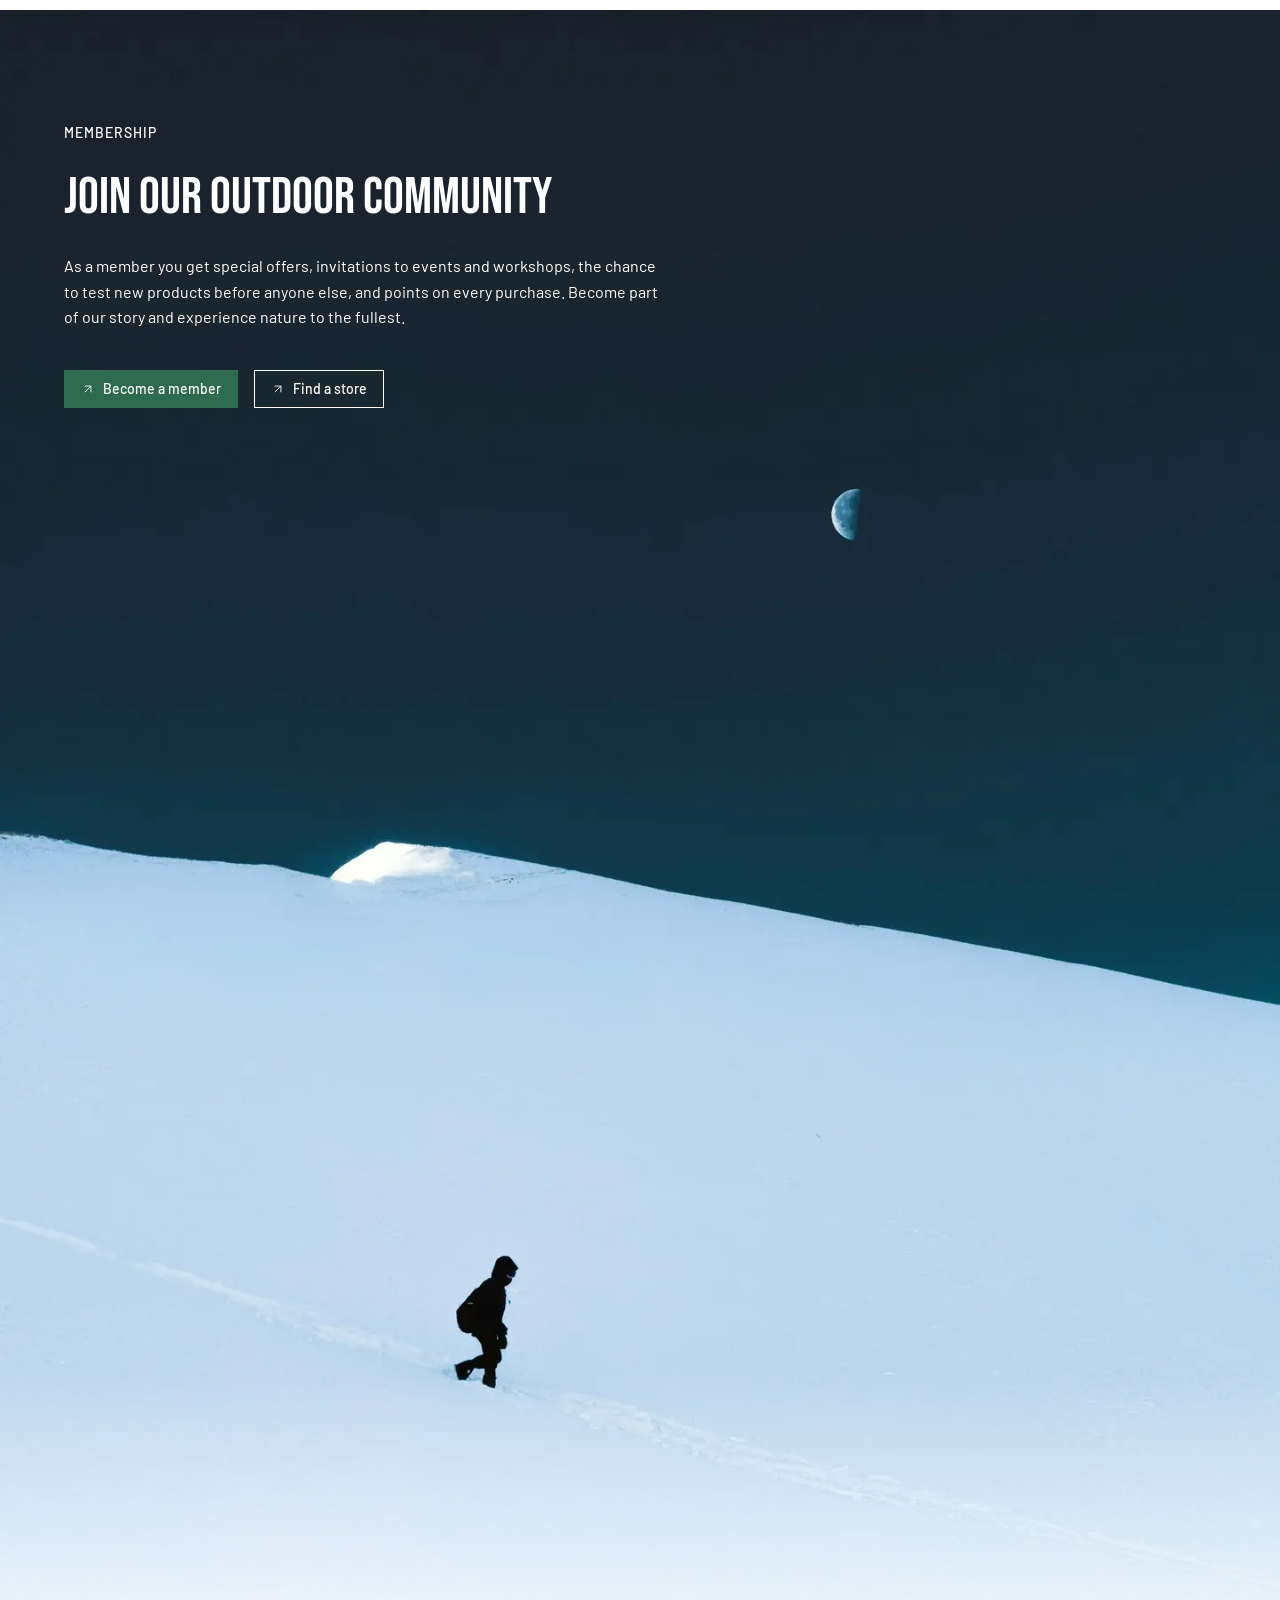
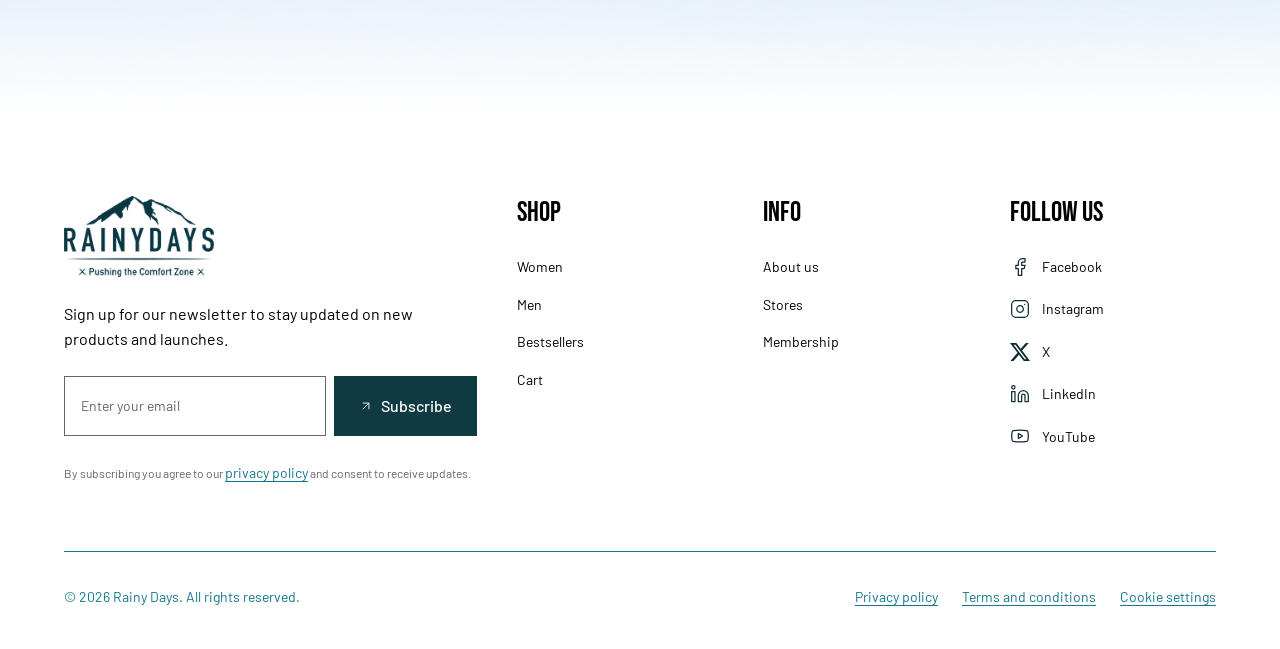
==== commit c60f75b4: "Fetch and render products from the API - Add api.js: getProducts() fetches the Rainy Days API, check" ====
--- a/index.html
+++ b/index.html
@@ -1,35 +1,36 @@
 <!doctype html>
 <html lang="en">
   <head>
-    <meta charset="UTF-8">
-    <meta name="viewport" content="width=device-width, initial-scale=1.0">
+    <meta charset="UTF-8" />
+    <meta name="viewport" content="width=device-width, initial-scale=1.0" />
     <meta
       name="description"
       content="Rainy Days makes technical jackets for rain, snow and wind. Explore our bestsellers for women and men and find your next layer for the outdoors."
->
-    <link rel="canonical" href="https://kacperkijno.github.io/js1-ca-rainy-days/">
-    <link rel="icon" href="assets/icons/favicon-32.png" type="image/png">
-    <link rel="apple-touch-icon" href="assets/icons/apple-touch-icon.png">
-    <meta property="og:type" content="website">
-    <meta property="og:site_name" content="Rainy Days">
-    <meta property="og:title" content="Rainy Days | Technical outdoor jackets for rough weather">
+    />
+    <link rel="canonical" href="https://kacperkijno.github.io/js1-ca-rainy-days/" />
+    <link rel="icon" href="assets/icons/favicon-32.png" type="image/png" />
+    <link rel="apple-touch-icon" href="assets/icons/apple-touch-icon.png" />
+    <meta property="og:type" content="website" />
+    <meta property="og:site_name" content="Rainy Days" />
+    <meta property="og:title" content="Rainy Days | Technical outdoor jackets for rough weather" />
     <meta
       property="og:description"
       content="Rainy Days makes technical jackets for rain, snow and wind. Explore our bestsellers for women and men and find your next layer for the outdoors."
->
-    <meta property="og:url" content="https://kacperkijno.github.io/js1-ca-rainy-days/">
+    />
+    <meta property="og:url" content="https://kacperkijno.github.io/js1-ca-rainy-days/" />
     <meta
       property="og:image"
       content="https://kacperkijno.github.io/js1-ca-rainy-days/assets/images/hero-mountain.webp"
->
+    />
     <title>Rainy Days | Technical outdoor jackets for rough weather</title>
-    <link rel="preconnect" href="https://fonts.googleapis.com">
-    <link rel="preconnect" href="https://fonts.gstatic.com" crossorigin>
+    <link rel="preconnect" href="https://fonts.googleapis.com" />
+    <link rel="preconnect" href="https://fonts.gstatic.com" crossorigin />
     <link
       href="https://fonts.googleapis.com/css2?family=Barlow:wght@400;500;600;700&family=Bebas+Neue&display=swap"
       rel="stylesheet"
->
-    <link rel="stylesheet" href="css/main.css">
+    />
+    <link rel="stylesheet" href="css/main.css" />
+    <script type="module" src="js/pages/home.js"></script>
   </head>
   <body>
     <a href="#main" class="skip-link">Skip to content</a>
@@ -41,14 +42,14 @@
             alt="Rainy Days – go to the home page"
             width="79"
             height="43"
->
+          />
         </a>
         <input
           type="checkbox"
           id="menu-toggle"
           class="header__toggle visually-hidden"
           aria-label="Open menu"
->
+        />
         <label for="menu-toggle" class="header__burger">
           <span class="icon icon--menu" aria-hidden="true"></span>
           <span class="visually-hidden">Menu</span>
@@ -79,7 +80,7 @@
           class="hero__layer"
           width="1440"
           height="1373"
->
+        />
         <h1 class="hero__title" id="hero-title">Rainydays</h1>
         <img
           src="assets/images/hero-mountain.webp"
@@ -87,7 +88,7 @@
           class="hero__layer hero__layer--front"
           width="1440"
           height="1373"
->
+        />
         <div class="hero__content">
           <h2 class="hero__subtitle">Pushing the comfort zone</h2>
           <p class="hero__text">
@@ -122,7 +123,7 @@
             width="1024"
             height="1024"
             loading="lazy"
->
+          />
         </article>
 
         <article class="feature">
@@ -144,7 +145,7 @@
             width="1024"
             height="1024"
             loading="lazy"
->
+          />
         </article>
 
         <article class="feature">
@@ -166,7 +167,7 @@
             width="1408"
             height="736"
             loading="lazy"
->
+          />
         </article>
       </section>
 
@@ -189,260 +190,9 @@
         </div>
 
         <div class="container">
-          <!-- Example cards – in the JS stage this list is rendered from the Rainy Days API -->
-          <div class="bestsellers__track">
-            <article class="product-card">
-              <div class="product-card__image-wrapper">
-                <img
-                  src="assets/images/placeholder-jacket-1.webp"
-                  alt="Man wearing a grey softshell jacket with a high collar, zipped up."
-                  class="product-card__image"
-                  width="400"
-                  height="500"
-                  loading="lazy"
->
-              </div>
-              <div class="product-card__body">
-                <div class="product-card__row">
-                  <h3 class="product-card__title">
-                    <a href="product/index.html" class="product-card__link">Storm Seeker</a>
-                  </h3>
-                  <p class="price"><span class="price__current">$129.99</span></p>
-                </div>
-                <p class="product-card__category">Men's jacket</p>
-                <div class="product-card__actions">
-                  <button
-                    type="button"
-                    class="wishlist-btn"
-                    aria-label="Add Storm Seeker to wishlist"
-                  >
-                    <span class="icon icon--heart" aria-hidden="true"></span>
-                  </button>
-                  <a
-                    href="product/index.html"
-                    class="btn btn--ghost btn--sm"
-                    tabindex="-1"
-                    aria-hidden="true"
-                  >
-                    <span class="icon icon--arrow-up-right" aria-hidden="true"></span>
-                    Read more
-                  </a>
-                </div>
-              </div>
-            </article>
-
-            <article class="product-card">
-              <div class="product-card__image-wrapper">
-                <img
-                  src="assets/images/placeholder-jacket-2.webp"
-                  alt="Woman wearing a light grey and orange technical jacket with black sleeves and a hood."
-                  class="product-card__image"
-                  width="400"
-                  height="500"
-                  loading="lazy"
->
-                <span class="product-card__badge">Sale</span>
-              </div>
-              <div class="product-card__body">
-                <div class="product-card__row">
-                  <h3 class="product-card__title">
-                    <a href="product/index.html" class="product-card__link">Arctic Flow</a>
-                  </h3>
-                  <p class="price price--sale">
-                    <span class="visually-hidden">Sale price</span>
-                    <span class="price__current">$129.99</span>
-                    <span class="visually-hidden">Original price</span>
-                    <s class="price__old">$149.99</s>
-                  </p>
-                </div>
-                <p class="product-card__category">Women's jacket</p>
-                <div class="product-card__actions">
-                  <button
-                    type="button"
-                    class="wishlist-btn"
-                    aria-label="Add Arctic Flow to wishlist"
-                  >
-                    <span class="icon icon--heart" aria-hidden="true"></span>
-                  </button>
-                  <a
-                    href="product/index.html"
-                    class="btn btn--ghost btn--sm"
-                    tabindex="-1"
-                    aria-hidden="true"
-                  >
-                    <span class="icon icon--arrow-up-right" aria-hidden="true"></span>
-                    Read more
-                  </a>
-                </div>
-              </div>
-            </article>
-
-            <article class="product-card">
-              <div class="product-card__image-wrapper">
-                <img
-                  src="assets/images/placeholder-jacket-3.webp"
-                  alt="Woman wearing a black lightweight rain jacket with a small blue logo on the chest."
-                  class="product-card__image"
-                  width="400"
-                  height="500"
-                  loading="lazy"
->
-              </div>
-              <div class="product-card__body">
-                <div class="product-card__row">
-                  <h3 class="product-card__title">
-                    <a href="product/index.html" class="product-card__link">Nordic Breeze</a>
-                  </h3>
-                  <p class="price"><span class="price__current">$109.99</span></p>
-                </div>
-                <p class="product-card__category">Women's jacket</p>
-                <div class="product-card__actions">
-                  <button
-                    type="button"
-                    class="wishlist-btn"
-                    aria-label="Add Nordic Breeze to wishlist"
-                  >
-                    <span class="icon icon--heart" aria-hidden="true"></span>
-                  </button>
-                  <a
-                    href="product/index.html"
-                    class="btn btn--ghost btn--sm"
-                    tabindex="-1"
-                    aria-hidden="true"
-                  >
-                    <span class="icon icon--arrow-up-right" aria-hidden="true"></span>
-                    Read more
-                  </a>
-                </div>
-              </div>
-            </article>
-
-            <article class="product-card">
-              <div class="product-card__image-wrapper">
-                <img
-                  src="assets/images/placeholder-jacket-4.webp"
-                  alt="Man wearing a red shell jacket with black side panels."
-                  class="product-card__image"
-                  width="400"
-                  height="500"
-                  loading="lazy"
->
-              </div>
-              <div class="product-card__body">
-                <div class="product-card__row">
-                  <h3 class="product-card__title">
-                    <a href="product/index.html" class="product-card__link">Peak Explorer</a>
-                  </h3>
-                  <p class="price"><span class="price__current">$139.99</span></p>
-                </div>
-                <p class="product-card__category">Men's jacket</p>
-                <div class="product-card__actions">
-                  <button
-                    type="button"
-                    class="wishlist-btn"
-                    aria-label="Add Peak Explorer to wishlist"
-                  >
-                    <span class="icon icon--heart" aria-hidden="true"></span>
-                  </button>
-                  <a
-                    href="product/index.html"
-                    class="btn btn--ghost btn--sm"
-                    tabindex="-1"
-                    aria-hidden="true"
-                  >
-                    <span class="icon icon--arrow-up-right" aria-hidden="true"></span>
-                    Read more
-                  </a>
-                </div>
-              </div>
-            </article>
-
-            <article class="product-card">
-              <div class="product-card__image-wrapper">
-                <img
-                  src="assets/images/placeholder-jacket-5.webp"
-                  alt="Man wearing an olive green fleece jacket over a black t-shirt."
-                  class="product-card__image"
-                  width="400"
-                  height="500"
-                  loading="lazy"
->
-                <span class="product-card__badge">Sale</span>
-              </div>
-              <div class="product-card__body">
-                <div class="product-card__row">
-                  <h3 class="product-card__title">
-                    <a href="product/index.html" class="product-card__link">Mist Layer</a>
-                  </h3>
-                  <p class="price price--sale">
-                    <span class="visually-hidden">Sale price</span>
-                    <span class="price__current">$89.99</span>
-                    <span class="visually-hidden">Original price</span>
-                    <s class="price__old">$99.99</s>
-                  </p>
-                </div>
-                <p class="product-card__category">Men's jacket</p>
-                <div class="product-card__actions">
-                  <button
-                    type="button"
-                    class="wishlist-btn"
-                    aria-label="Add Mist Layer to wishlist"
-                  >
-                    <span class="icon icon--heart" aria-hidden="true"></span>
-                  </button>
-                  <a
-                    href="product/index.html"
-                    class="btn btn--ghost btn--sm"
-                    tabindex="-1"
-                    aria-hidden="true"
-                  >
-                    <span class="icon icon--arrow-up-right" aria-hidden="true"></span>
-                    Read more
-                  </a>
-                </div>
-              </div>
-            </article>
-
-            <article class="product-card">
-              <div class="product-card__image-wrapper">
-                <img
-                  src="assets/images/placeholder-jacket-6.webp"
-                  alt="Man wearing a black jacket with white and yellow reflective stripes."
-                  class="product-card__image"
-                  width="400"
-                  height="500"
-                  loading="lazy"
->
-              </div>
-              <div class="product-card__body">
-                <div class="product-card__row">
-                  <h3 class="product-card__title">
-                    <a href="product/index.html" class="product-card__link">Sky Sentinel</a>
-                  </h3>
-                  <p class="price"><span class="price__current">$179.99</span></p>
-                </div>
-                <p class="product-card__category">Men's jacket</p>
-                <div class="product-card__actions">
-                  <button
-                    type="button"
-                    class="wishlist-btn"
-                    aria-label="Add Sky Sentinel to wishlist"
-                  >
-                    <span class="icon icon--heart" aria-hidden="true"></span>
-                  </button>
-                  <a
-                    href="product/index.html"
-                    class="btn btn--ghost btn--sm"
-                    tabindex="-1"
-                    aria-hidden="true"
-                  >
-                    <span class="icon icon--arrow-up-right" aria-hidden="true"></span>
-                    Read more
-                  </a>
-                </div>
-              </div>
-            </article>
-          </div>
+          <div id="products-status">Loading jackets...</div>
+
+          <div id="product-list" class="bestsellers__track"></div>
         </div>
 
         <div class="container bestsellers__controls">
@@ -477,7 +227,7 @@
               width="1408"
               height="736"
               loading="lazy"
->
+            />
             <span class="adventure-card__name">
               Ski
               <span class="icon icon--arrow-right" aria-hidden="true"></span>
@@ -491,7 +241,7 @@
               width="1408"
               height="736"
               loading="lazy"
->
+            />
             <span class="adventure-card__name">
               Hiking
               <span class="icon icon--arrow-right" aria-hidden="true"></span>
@@ -505,7 +255,7 @@
               width="1408"
               height="736"
               loading="lazy"
->
+            />
             <span class="adventure-card__name">
               Kayaking
               <span class="icon icon--arrow-right" aria-hidden="true"></span>
@@ -558,7 +308,7 @@
               poster="assets/images/testimonial-ski-slope.webp"
               aria-label="Skier going down a sunny, snow-covered mountain slope."
             >
-              <source src="assets/images/testimonial-ski-slope.webm" type="video/webm">
+              <source src="assets/images/testimonial-ski-slope.webm" type="video/webm" />
             </video>
           </div>
         </div>
@@ -625,7 +375,7 @@
               width="1408"
               height="736"
               loading="lazy"
->
+            />
             <img
               src="assets/images/store-bergen.webp"
               alt="The Rainy Days store in Bergen."
@@ -633,7 +383,7 @@
               width="1408"
               height="736"
               loading="lazy"
->
+            />
             <img
               src="assets/images/store-haugesund.webp"
               alt="The Rainy Days store in Haugesund."
@@ -641,7 +391,7 @@
               width="1408"
               height="736"
               loading="lazy"
->
+            />
             <img
               src="assets/images/store-stavanger.webp"
               alt="The Rainy Days store in Stavanger."
@@ -649,7 +399,7 @@
               width="1408"
               height="736"
               loading="lazy"
->
+            />
           </div>
         </div>
       </section>
@@ -664,7 +414,7 @@
               width="1408"
               height="736"
               loading="lazy"
->
+            />
             <div class="about__card">
               <p class="eyebrow">About us</p>
               <h2 id="about-title">Passionate about the outdoors since day one</h2>
@@ -690,7 +440,7 @@
           width="1440"
           height="1920"
           loading="lazy"
->
+        />
         <div class="container membership__content">
           <div class="membership__text">
             <p class="eyebrow eyebrow--light">Membership</p>
@@ -725,7 +475,7 @@
                 alt="Rainy Days – Pushing the Comfort Zone, go to the home page"
                 width="181"
                 height="97"
->
+              />
             </a>
             <p>Sign up for our newsletter to stay updated on new products and launches.</p>
             <form class="input-group" aria-label="Newsletter sign-up">
@@ -738,7 +488,7 @@
                 placeholder="Enter your email"
                 autocomplete="email"
                 required
->
+              />
               <button type="submit" class="btn btn--primary btn--lg">
                 <span class="icon icon--arrow-up-right" aria-hidden="true"></span>
                 Subscribe
--- a/css/main.css
+++ b/css/main.css
@@ -0,0 +1,16 @@
+/* ==========================================================================
+   Rainy Days – main stylesheet
+   Only imports. Order matters: tokens → base → shared components → layout → pages.
+   ========================================================================== */
+
+@import url("variables.css");
+@import url("base.css");
+@import url("components.css");
+@import url("layout.css");
+
+/* ----- Page-specific styles ----- */
+@import url("pages/home.css");
+@import url("pages/products.css");
+@import url("pages/product.css");
+@import url("pages/checkout.css");
+@import url("pages/legal.css");
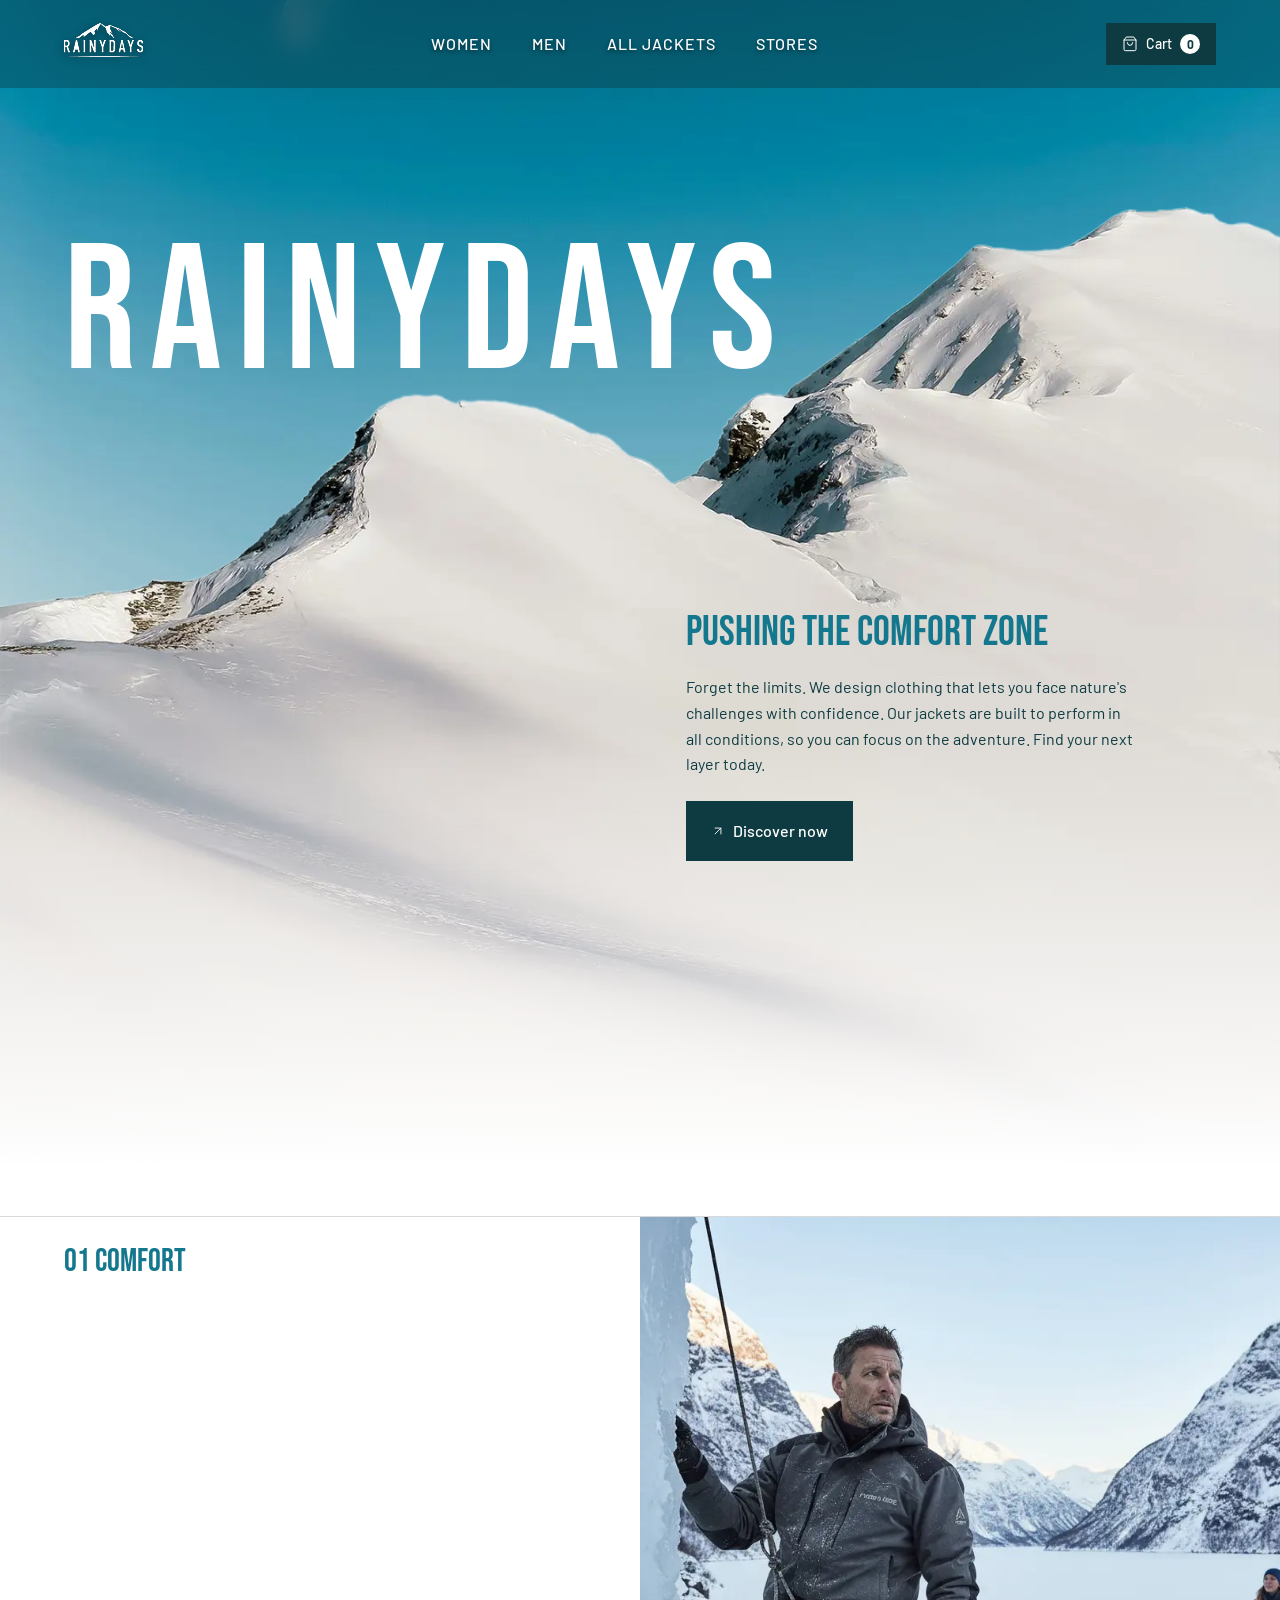
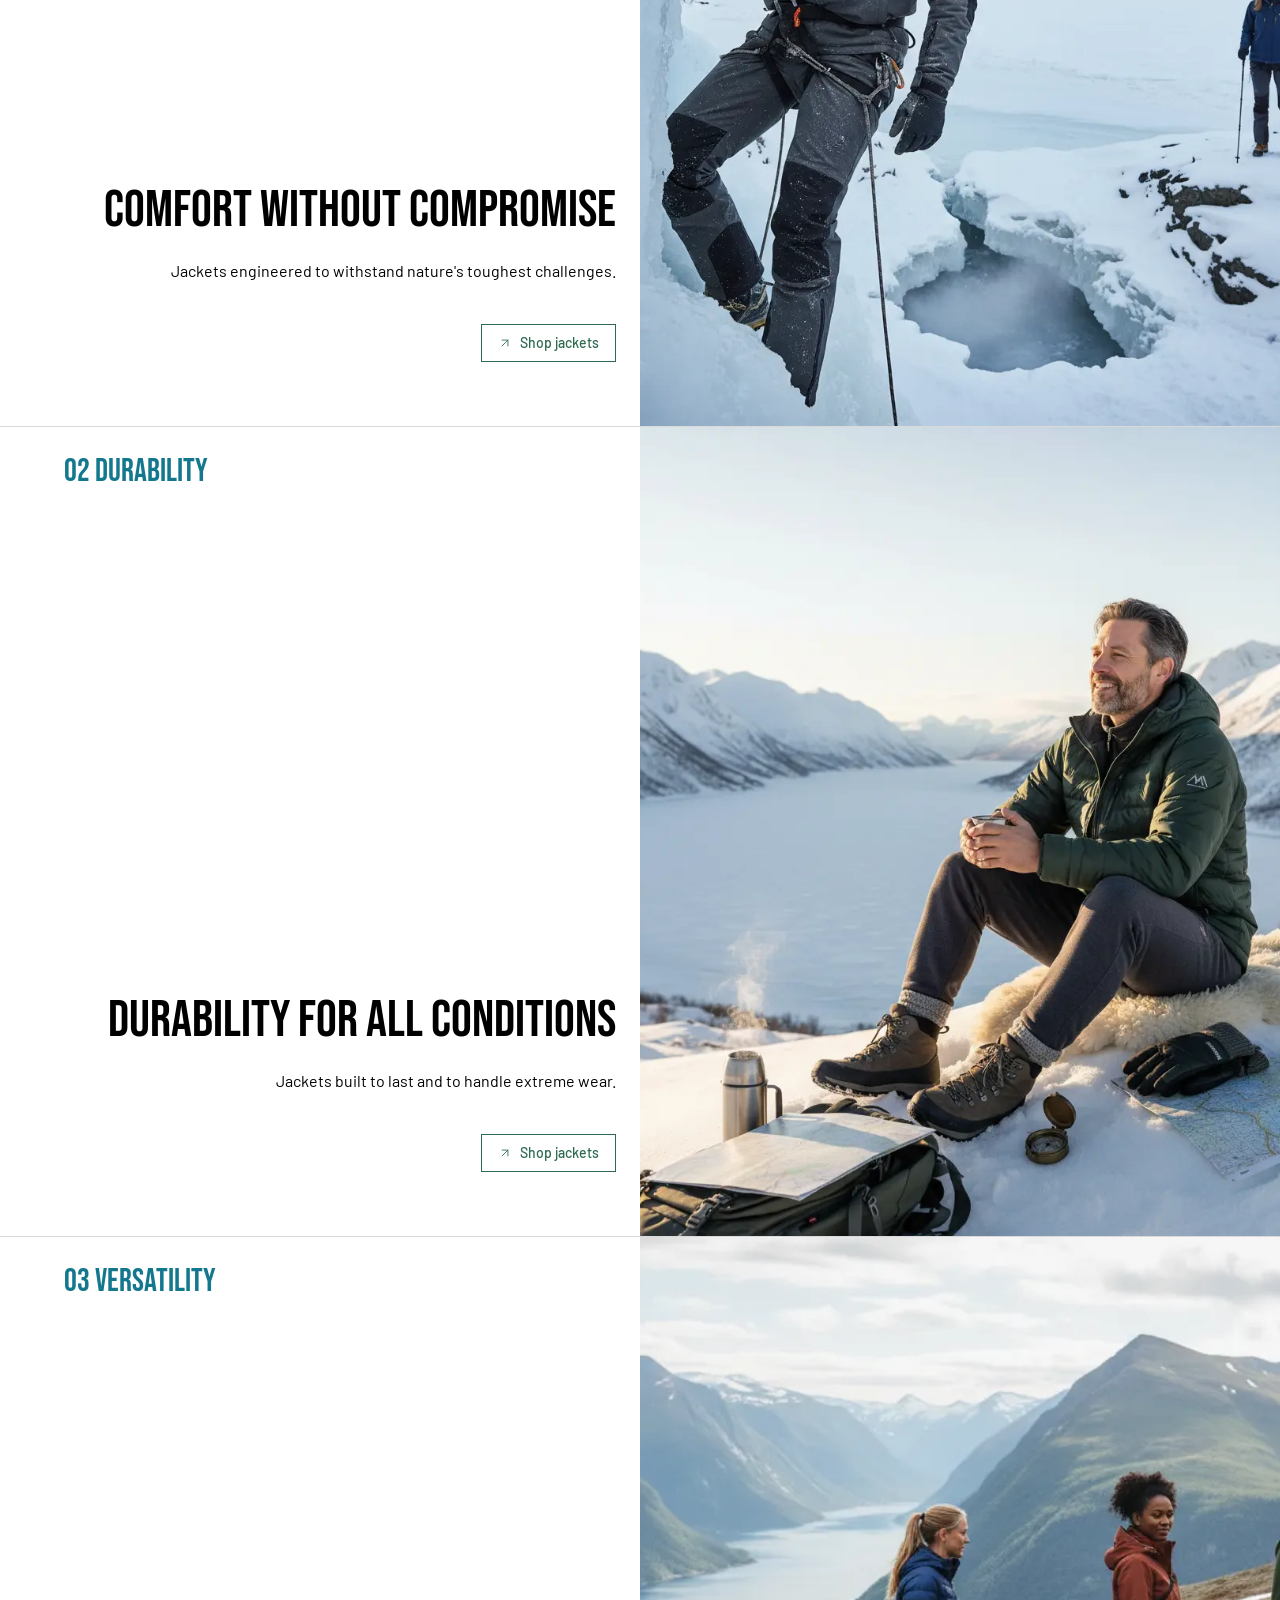
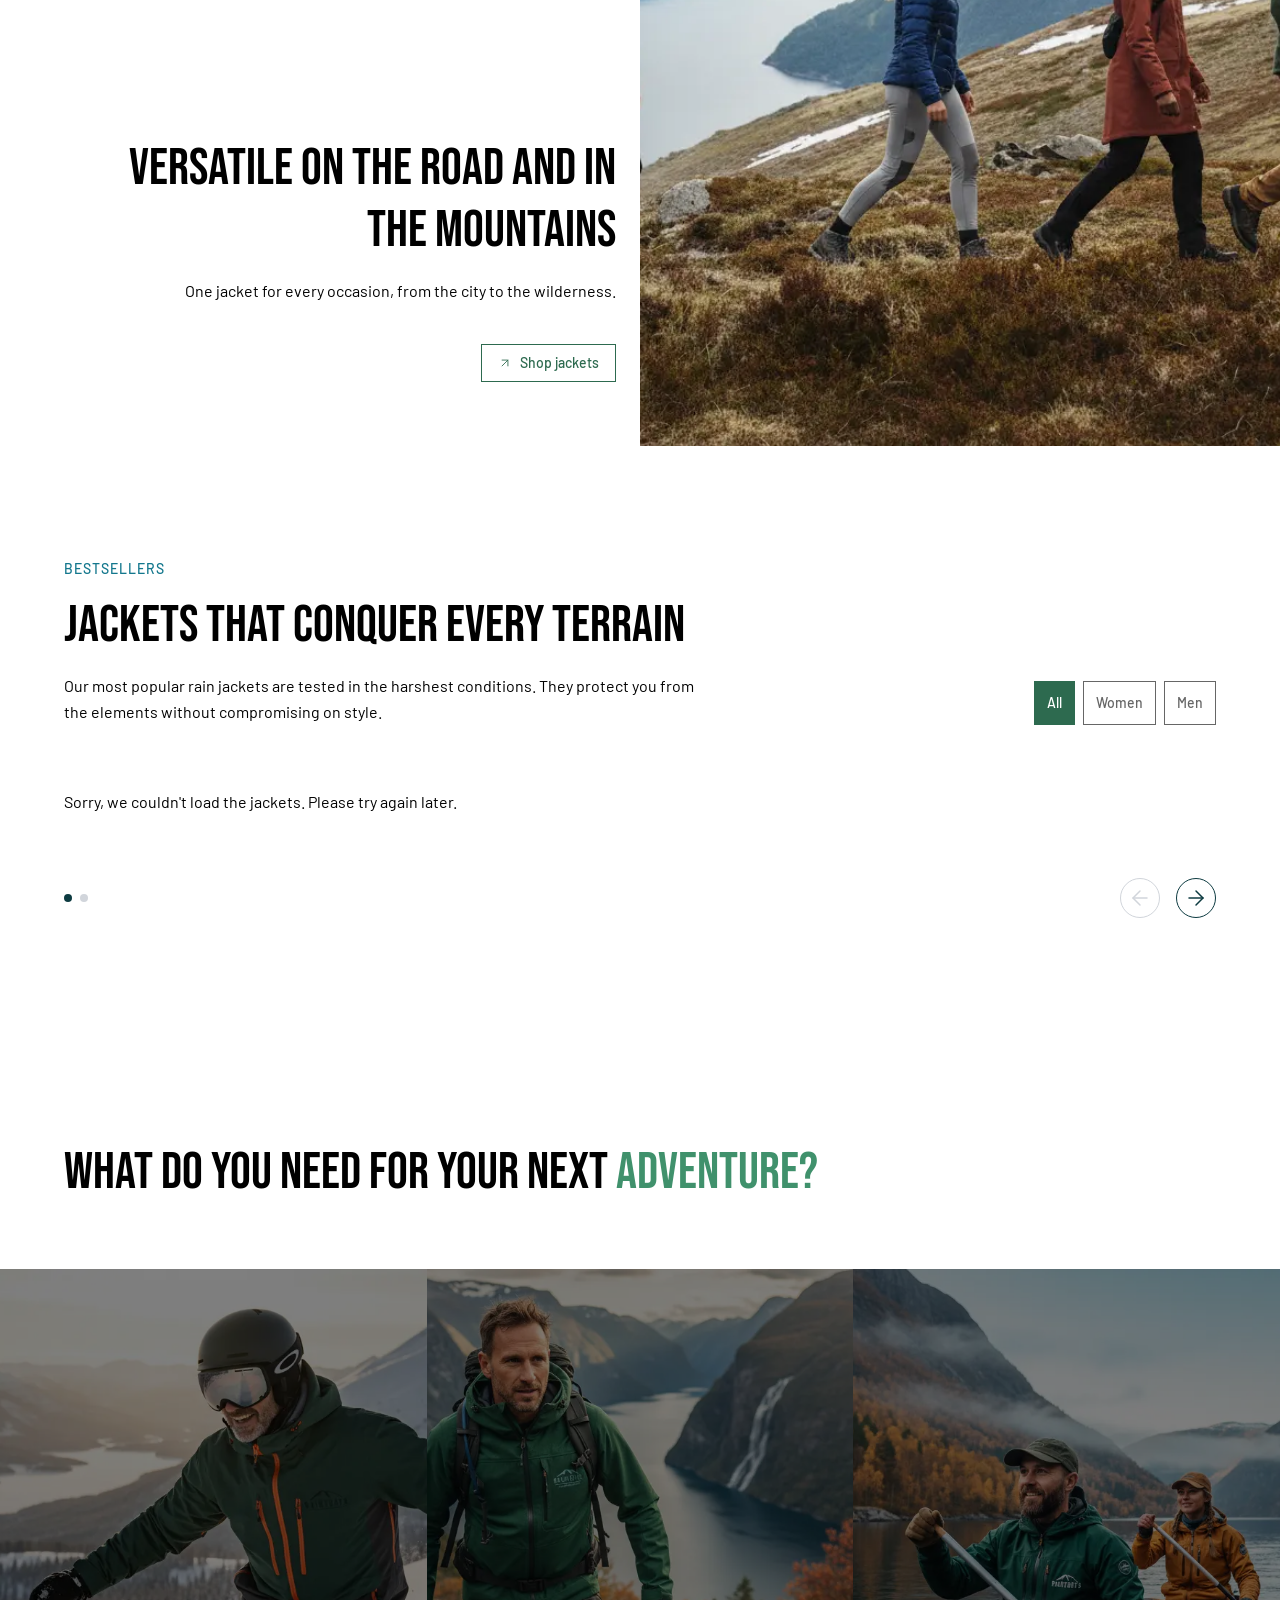
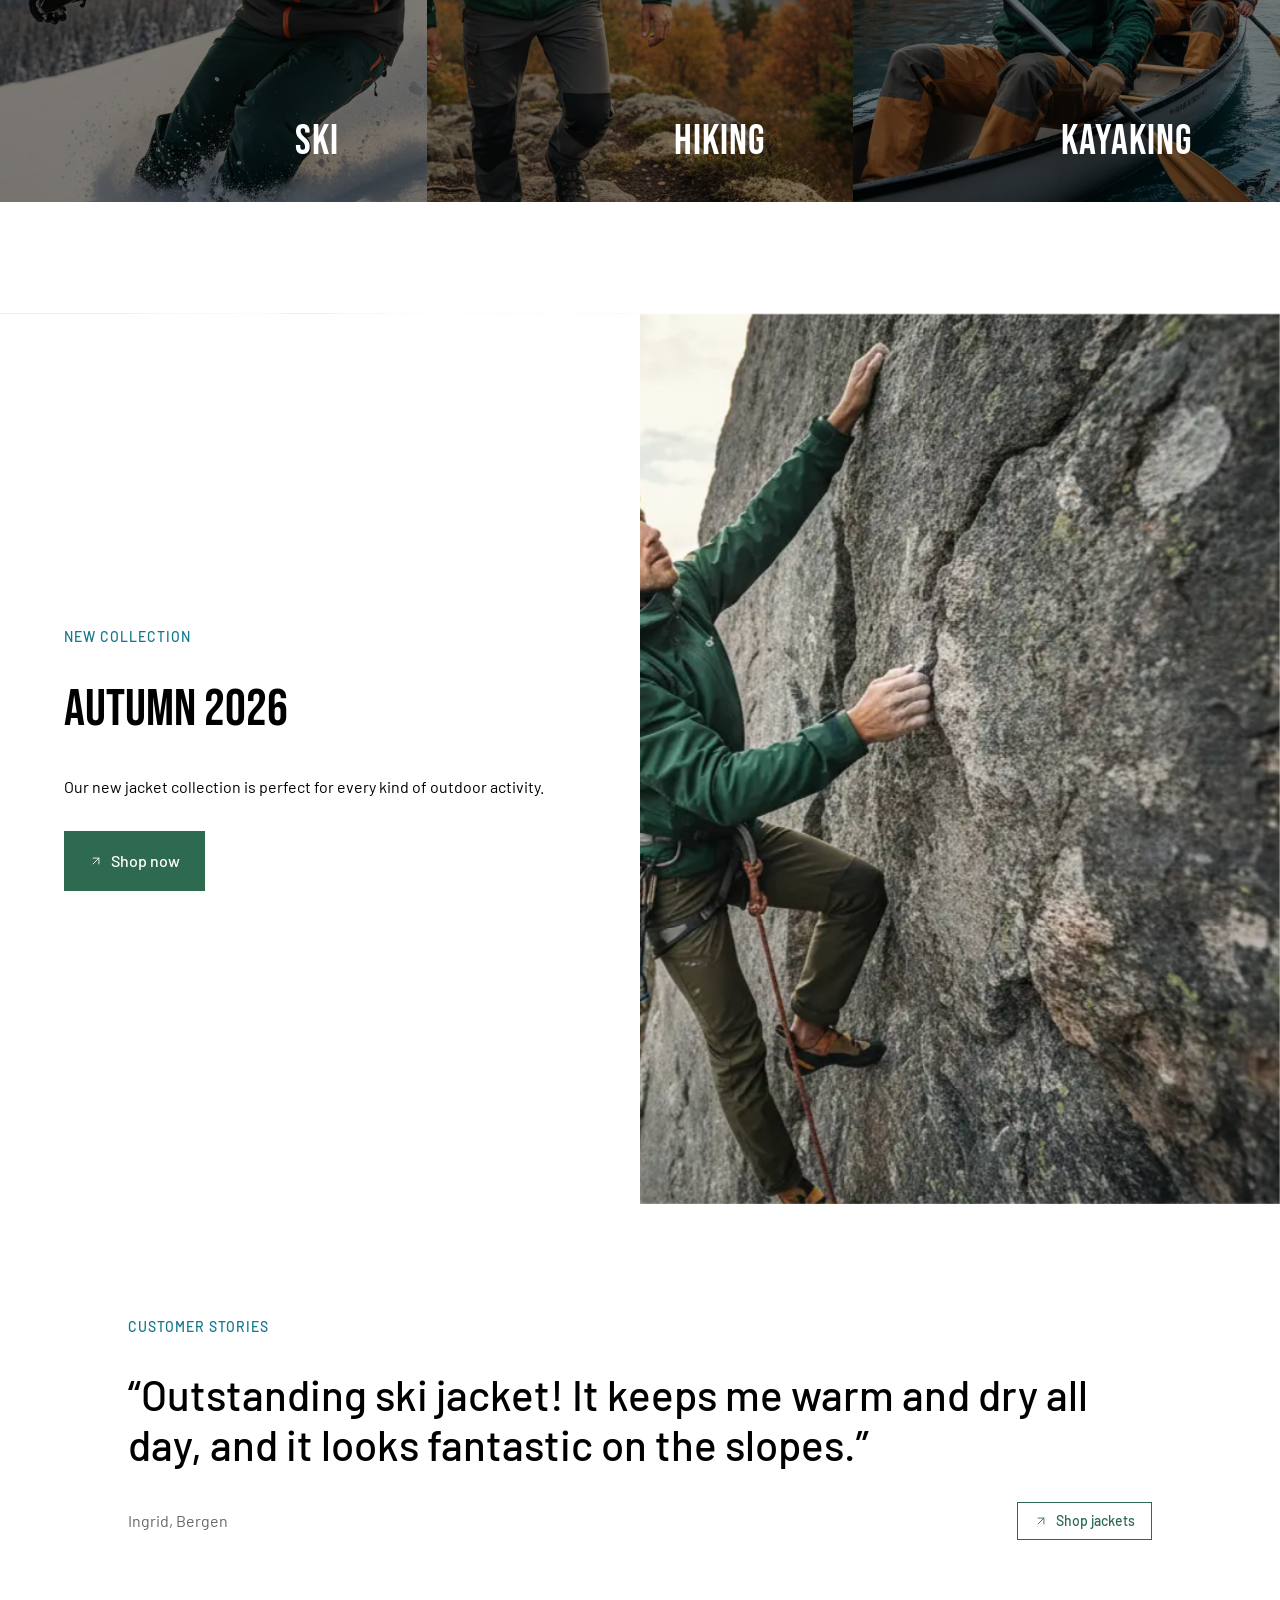
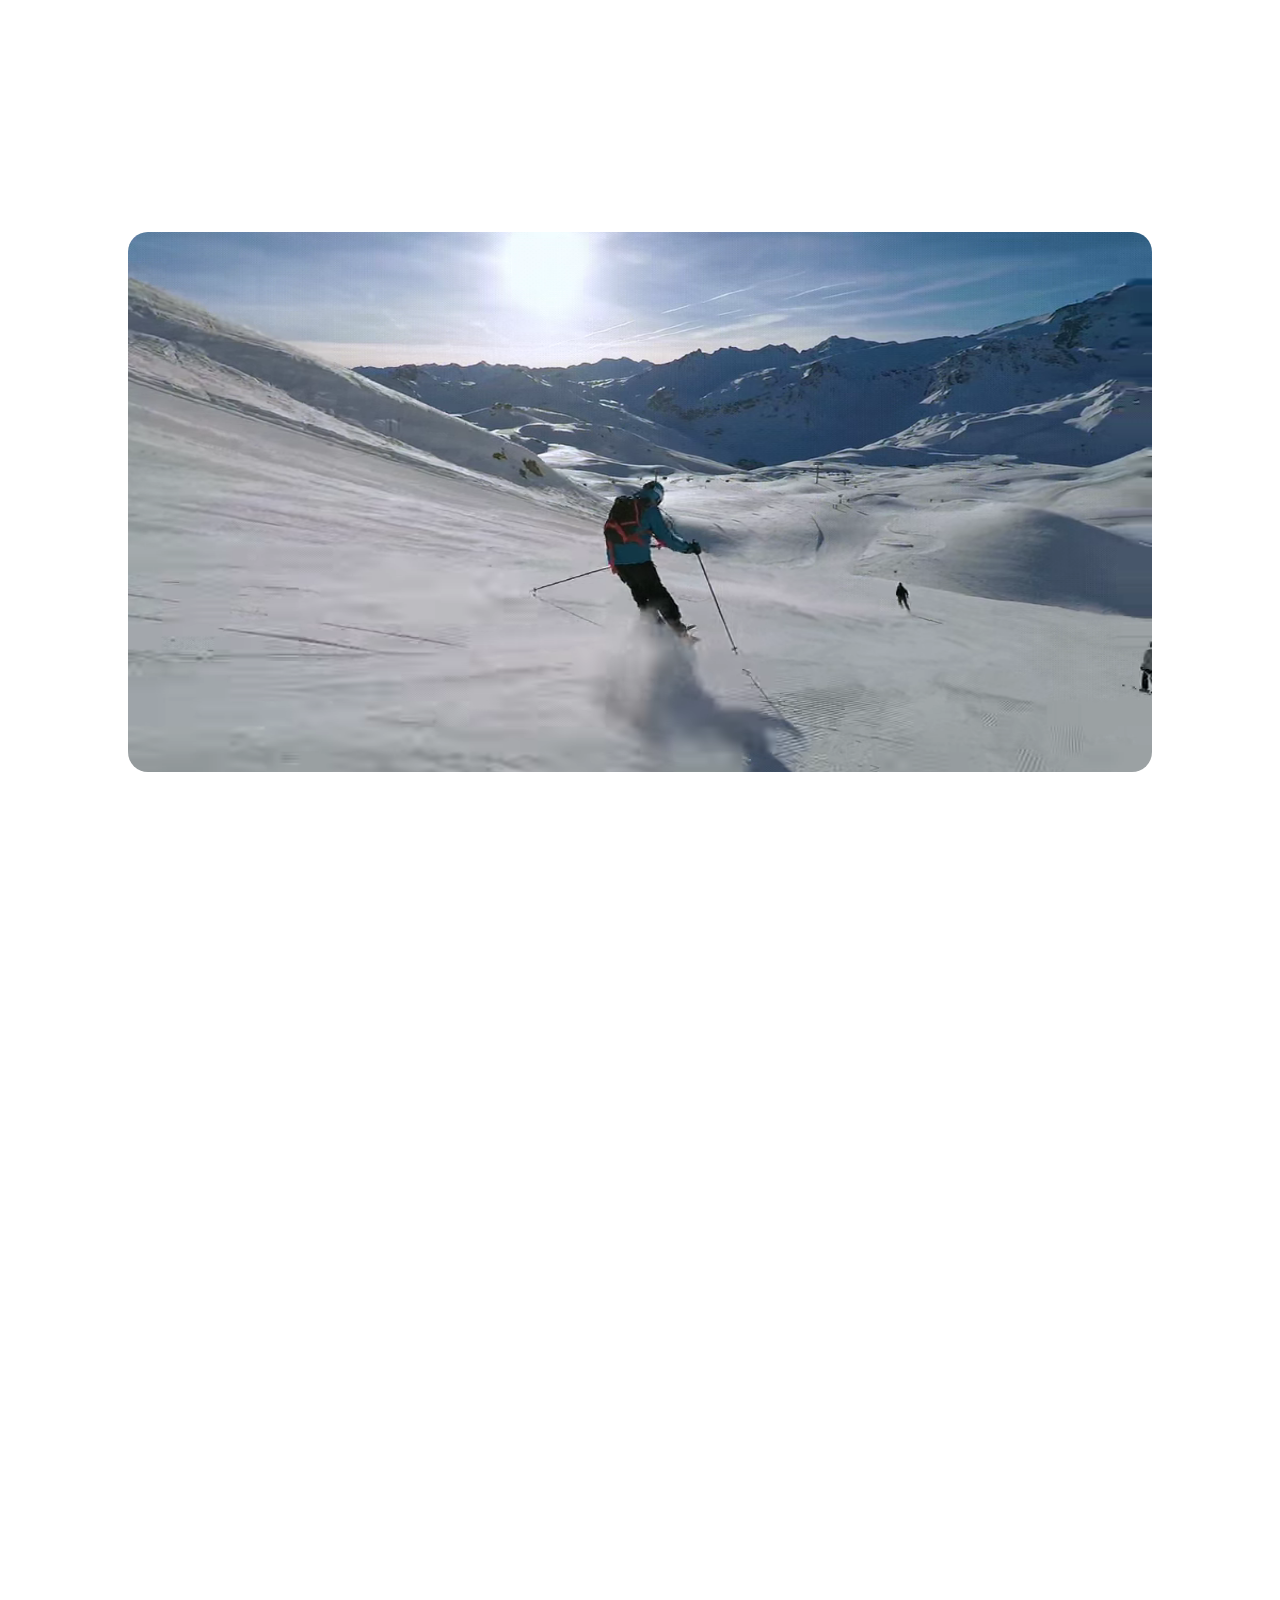
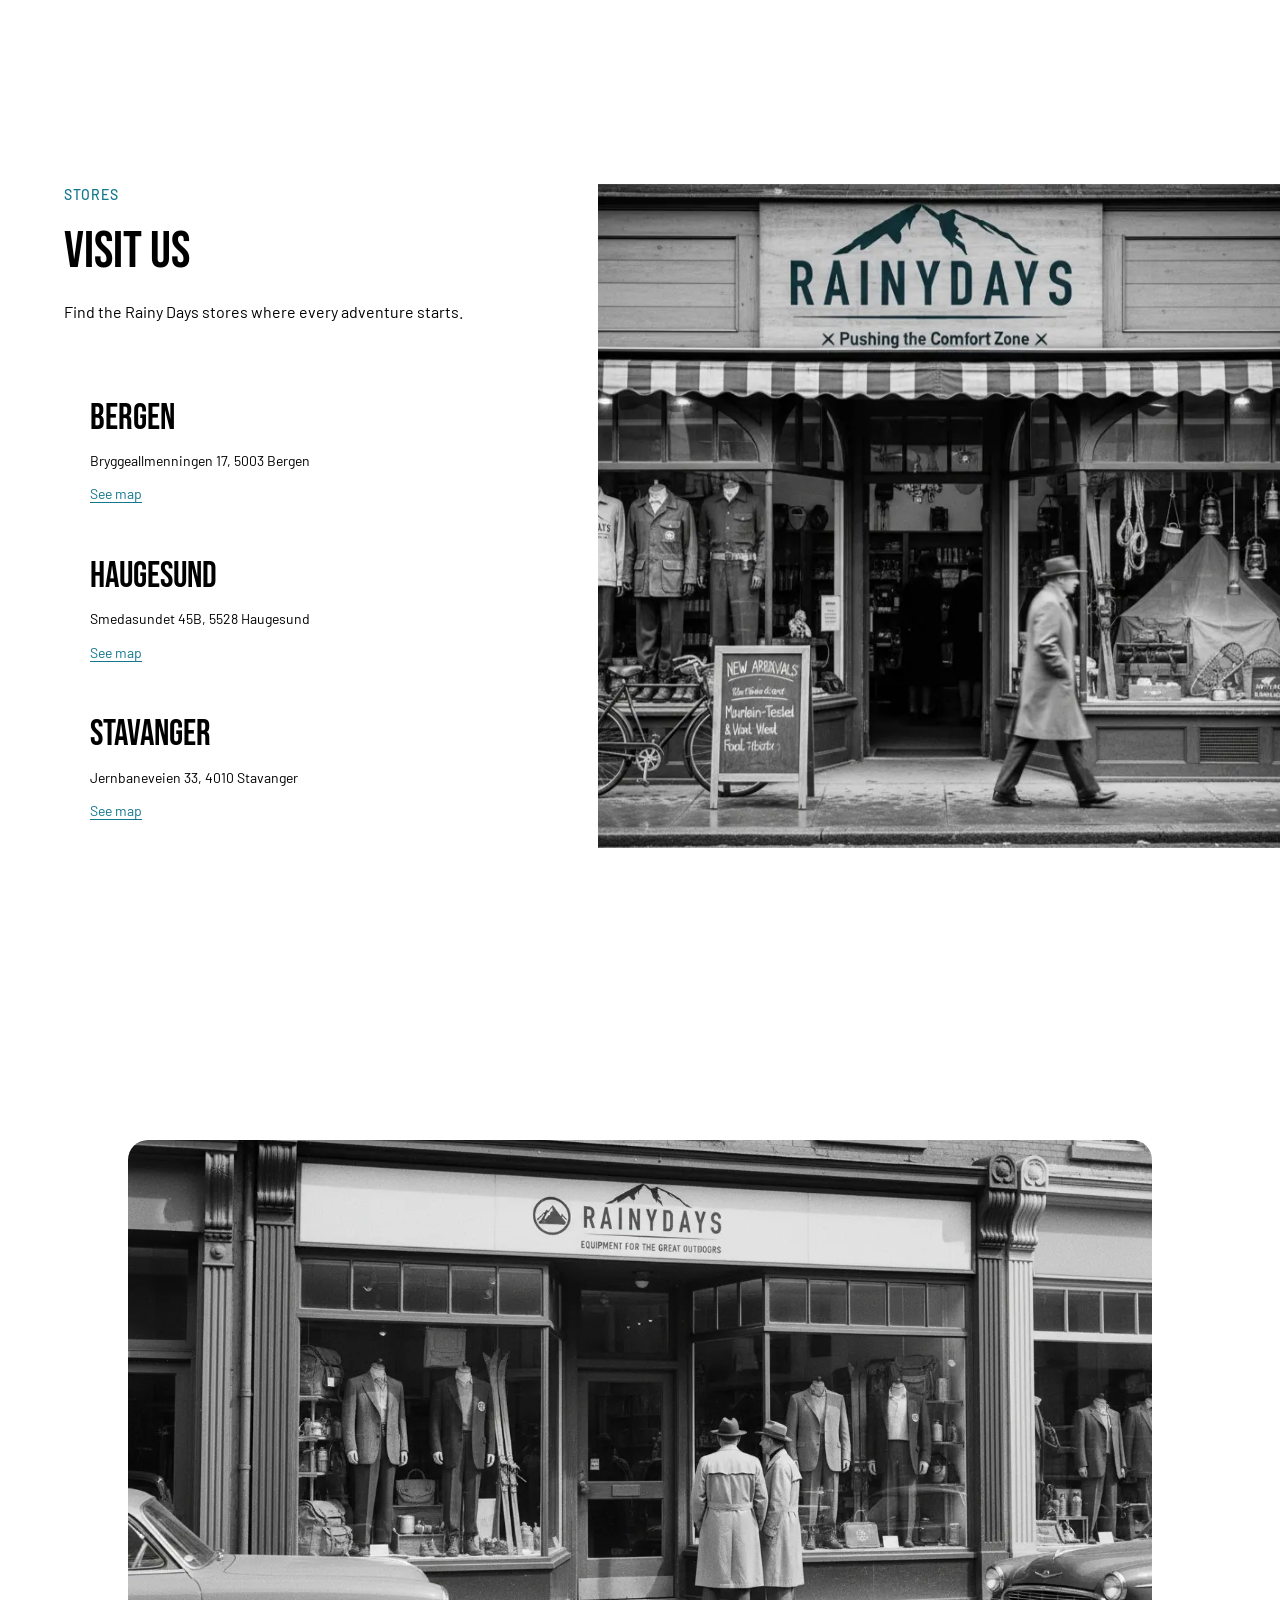
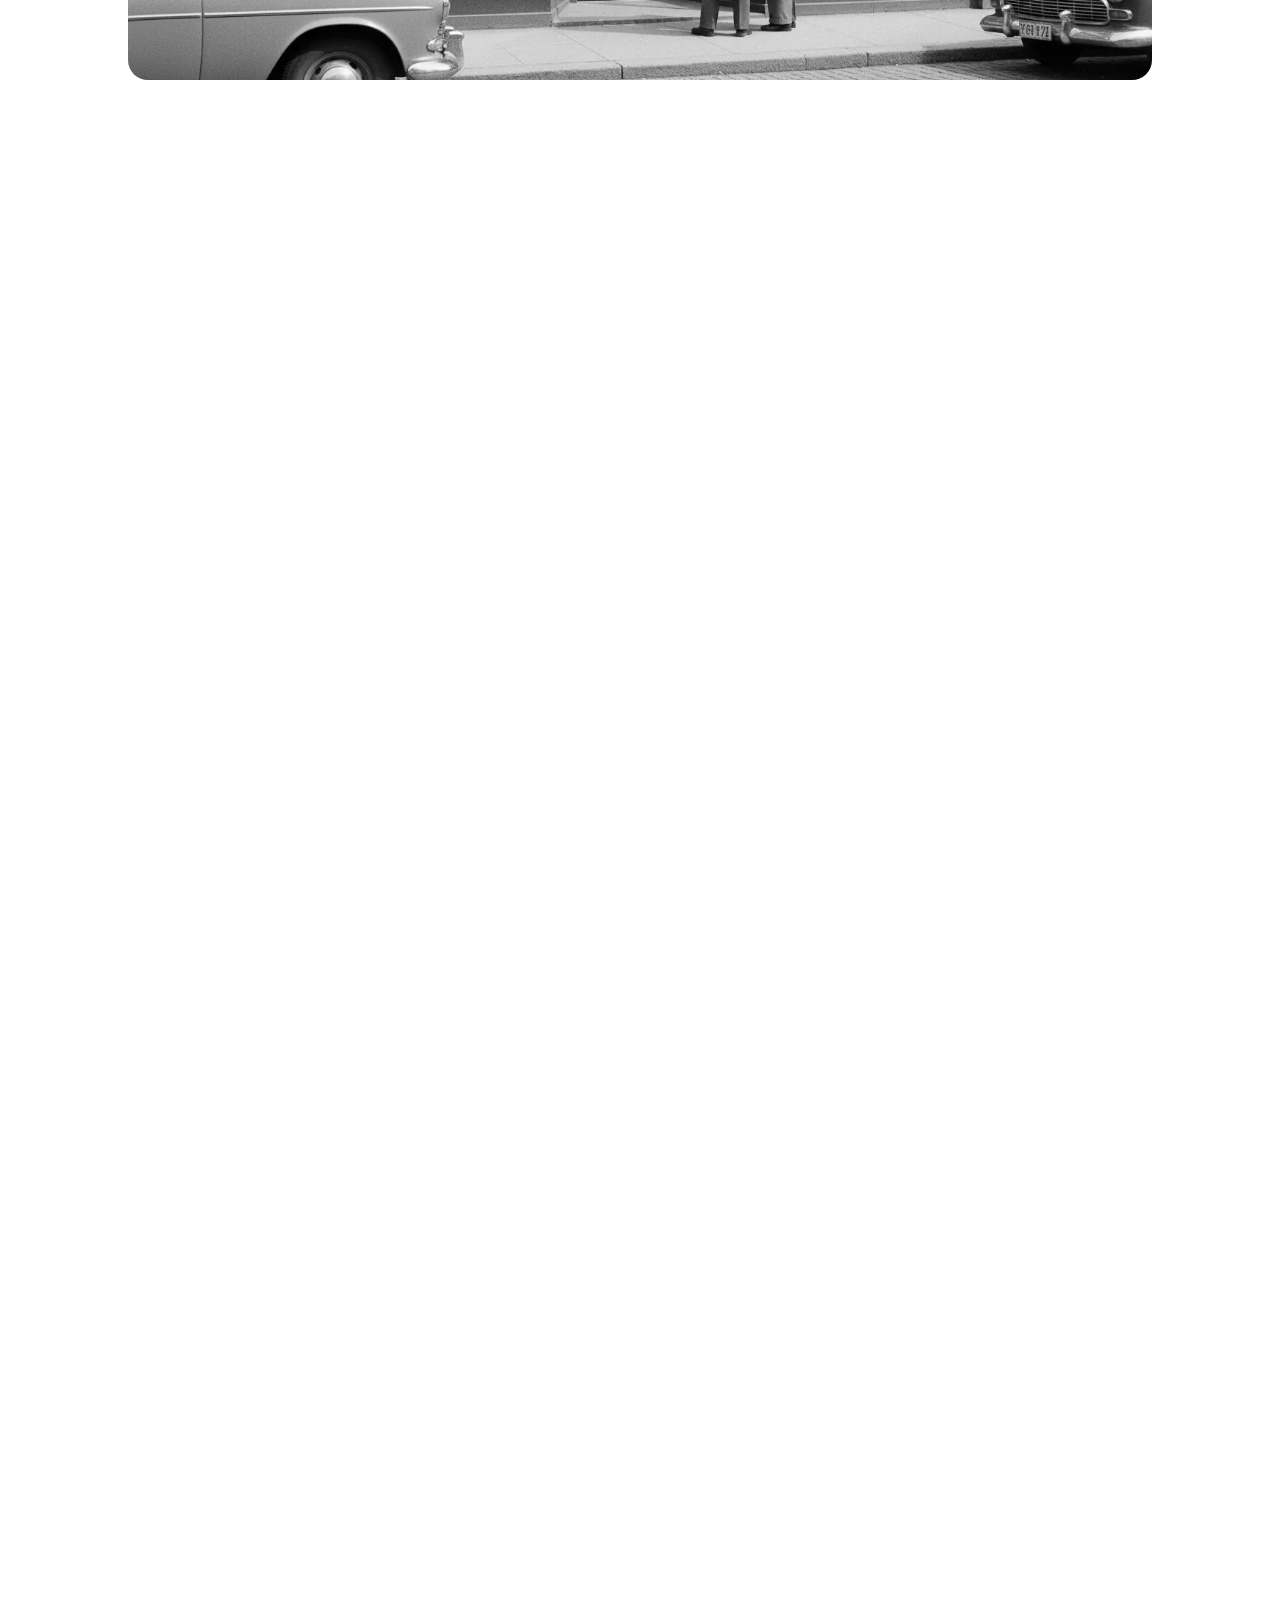
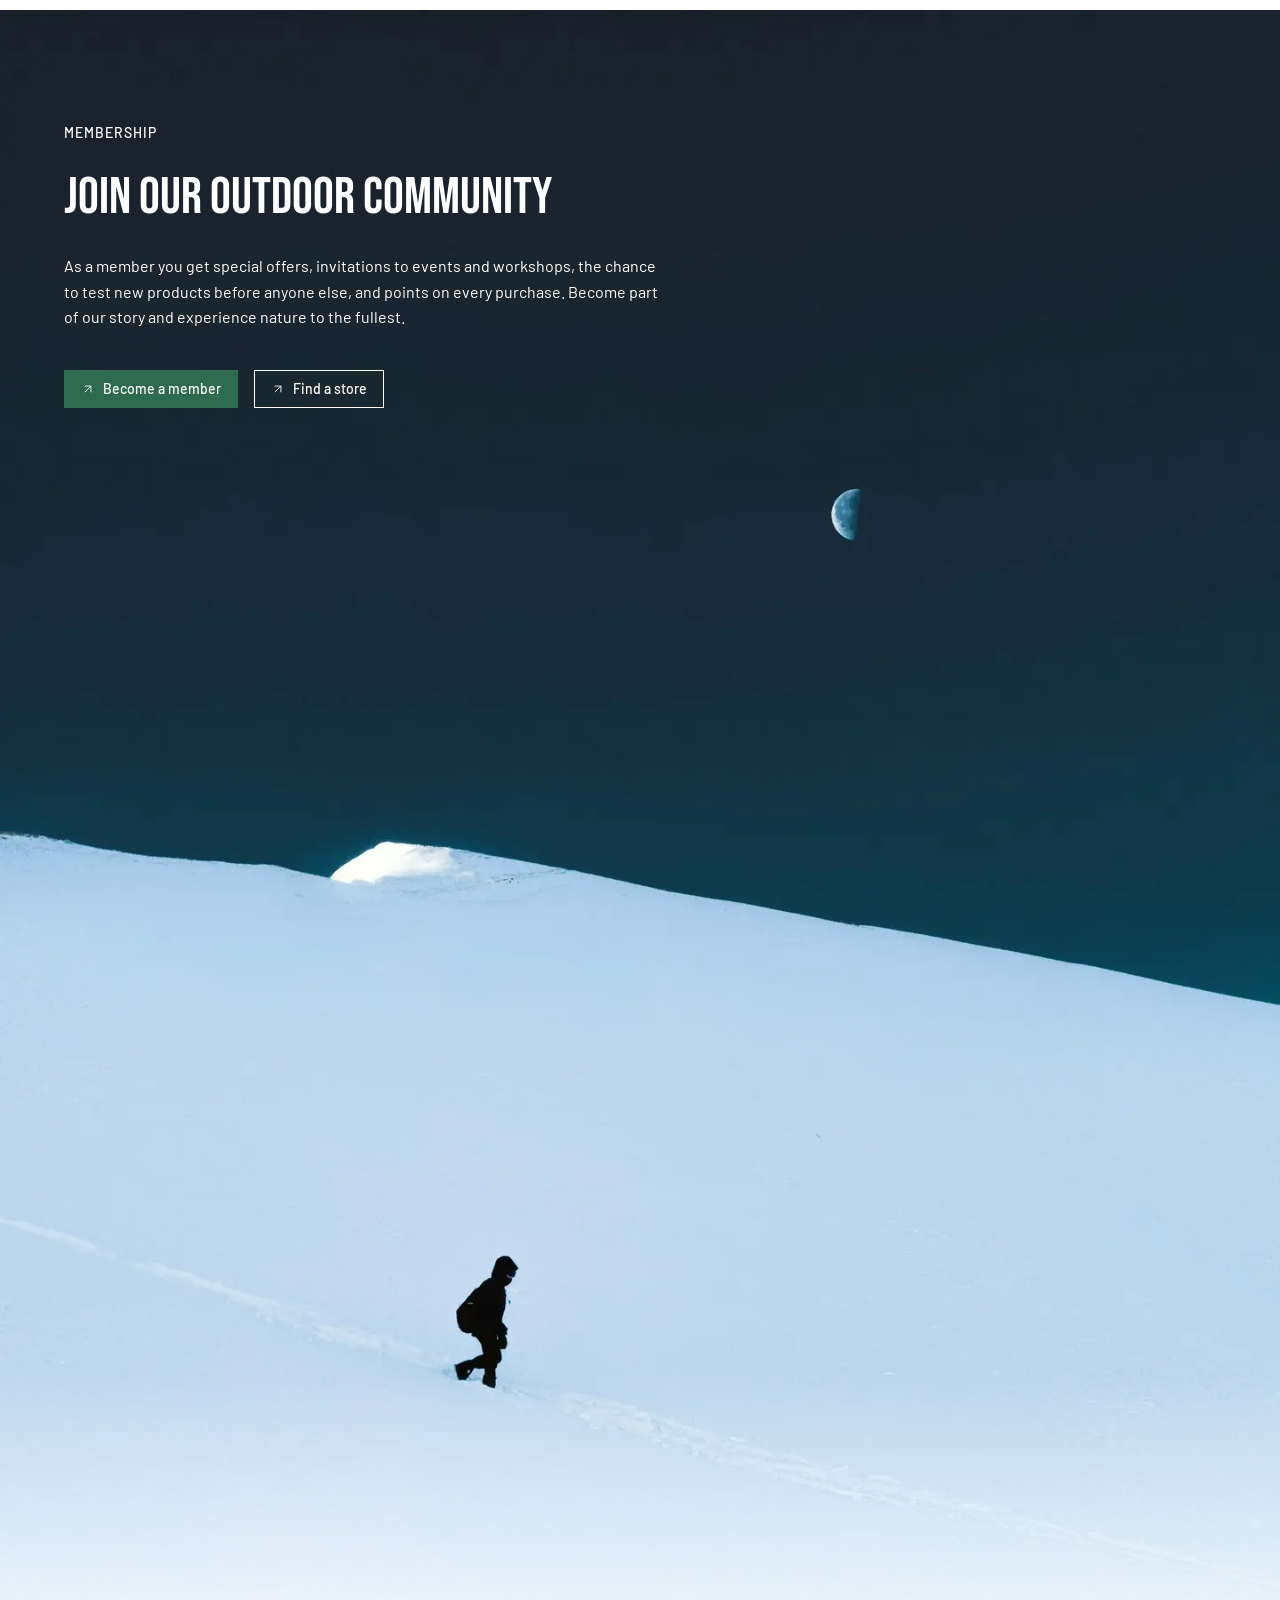
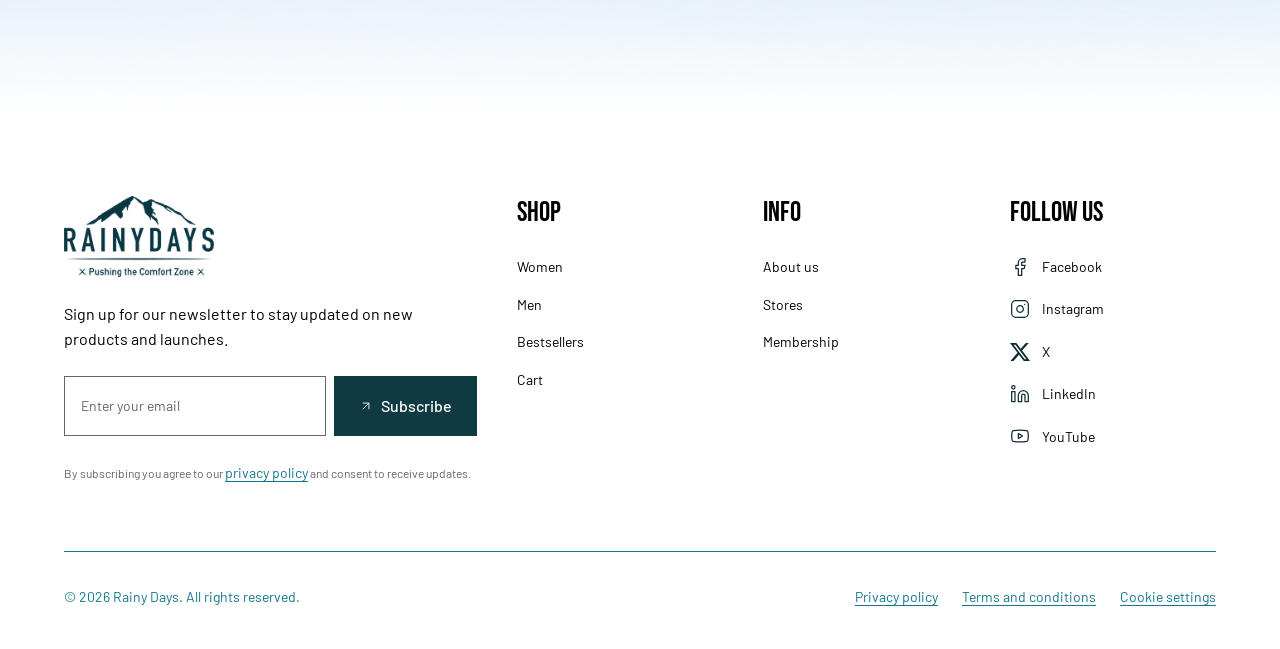
==== commit 1d0fc3a0: "Add product page, cart and checkout - Product page: fetch a single product by ?id= with getProduct(i" ====
--- a/index.html
+++ b/index.html
@@ -181,16 +181,16 @@
               from the elements without compromising on style.
             </p>
           </div>
-          <!-- Filter by gender – made interactive in the JS stage -->
+          <!-- Filter by gender (js/pages/home.js) -->
           <div class="chip-list" role="group" aria-label="Filter products">
             <button type="button" class="chip" aria-pressed="true">All</button>
-            <button type="button" class="chip" aria-pressed="false">Women</button>
-            <button type="button" class="chip" aria-pressed="false">Men</button>
+            <button type="button" class="chip" aria-pressed="false" data-gender="Female">Women</button>
+            <button type="button" class="chip" aria-pressed="false" data-gender="Male">Men</button>
           </div>
         </div>
 
         <div class="container">
-          <div id="products-status">Loading jackets...</div>
+          <div id="products-status" role="status" aria-live="polite">Loading jackets...</div>
 
           <div id="product-list" class="bestsellers__track"></div>
         </div>
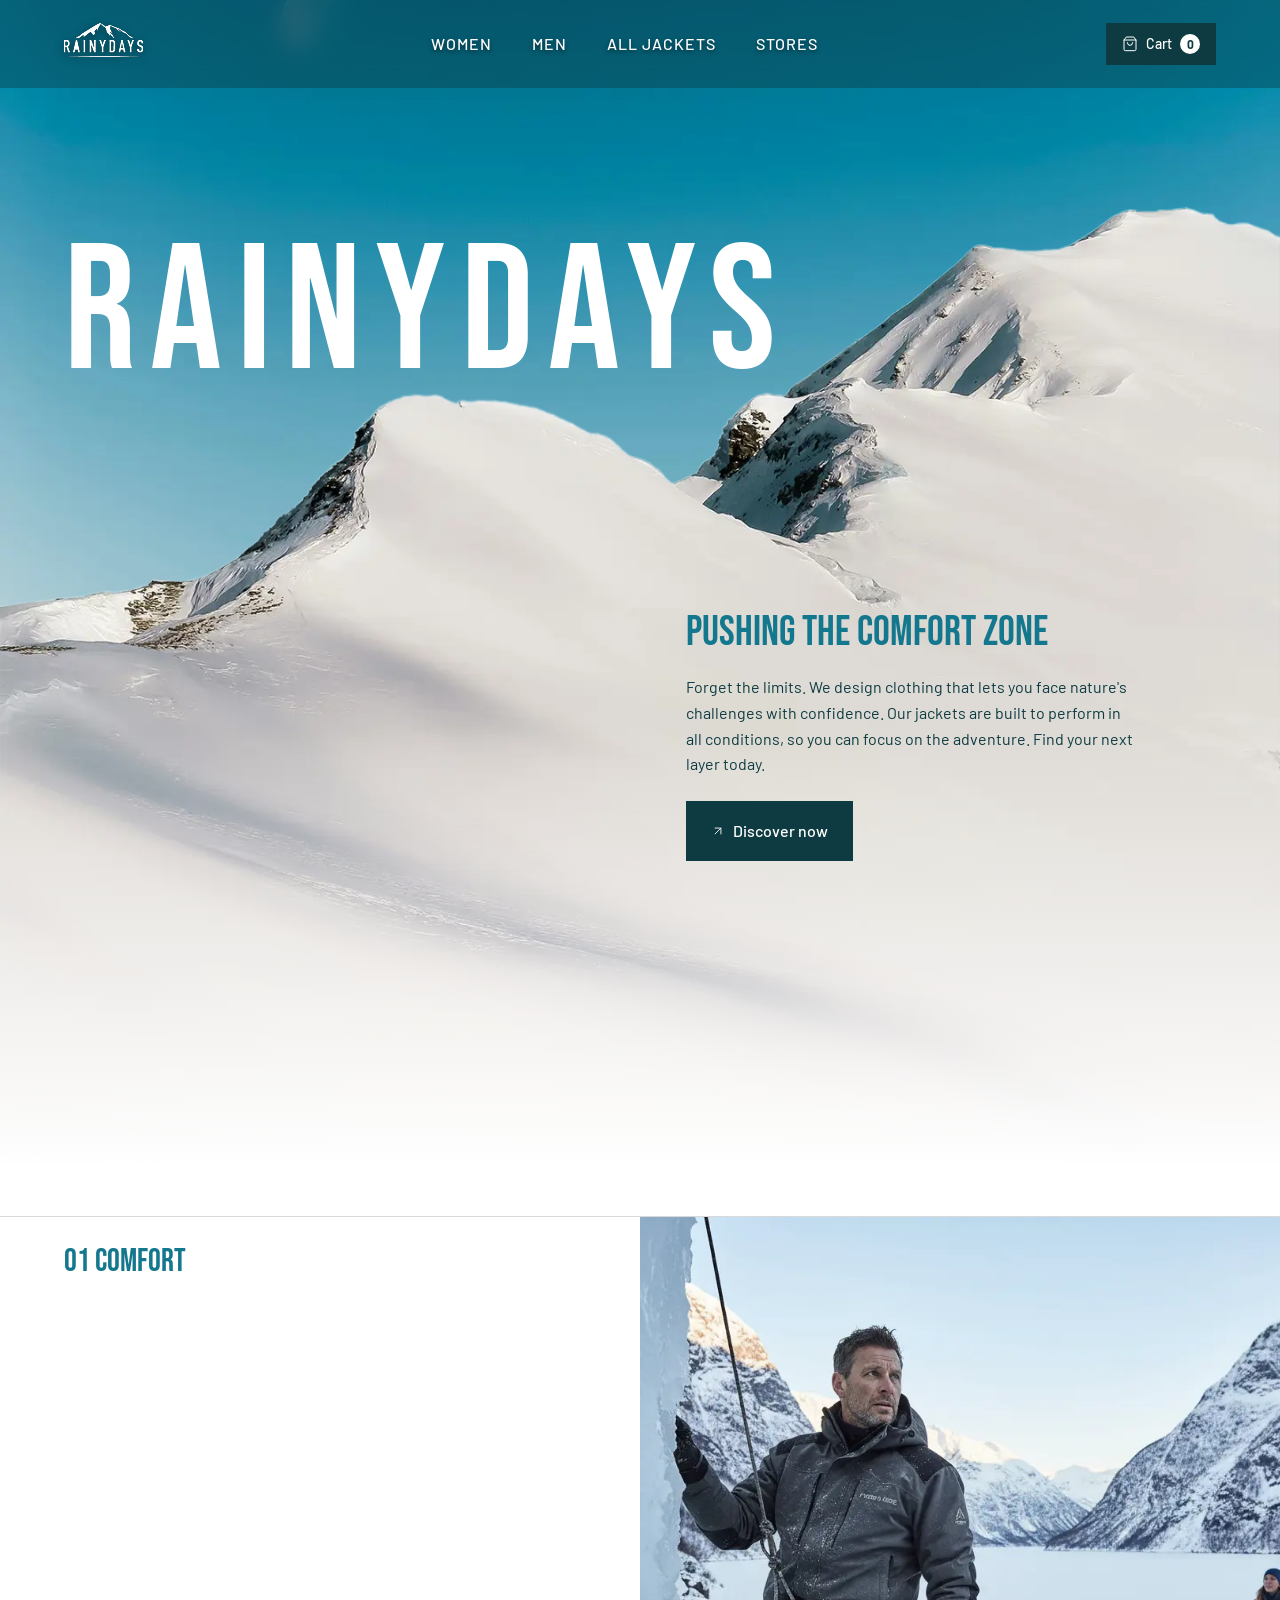
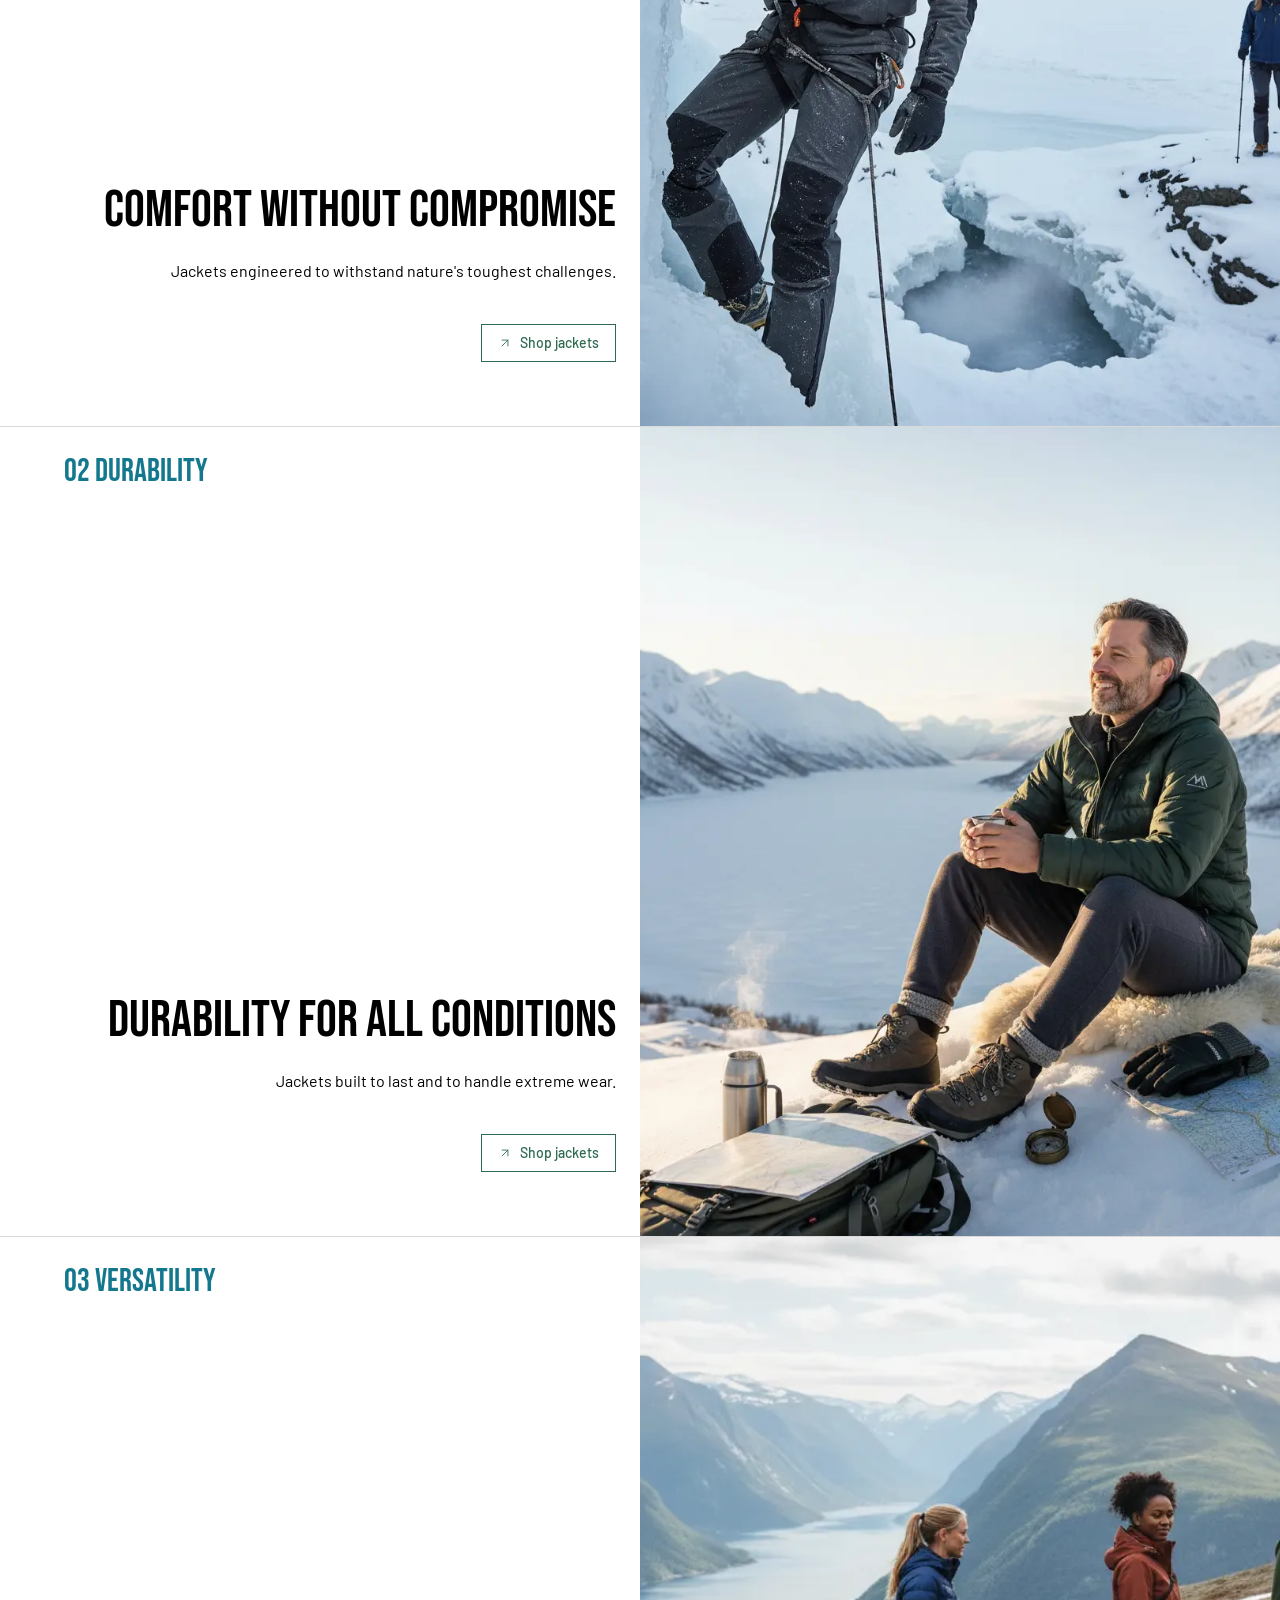
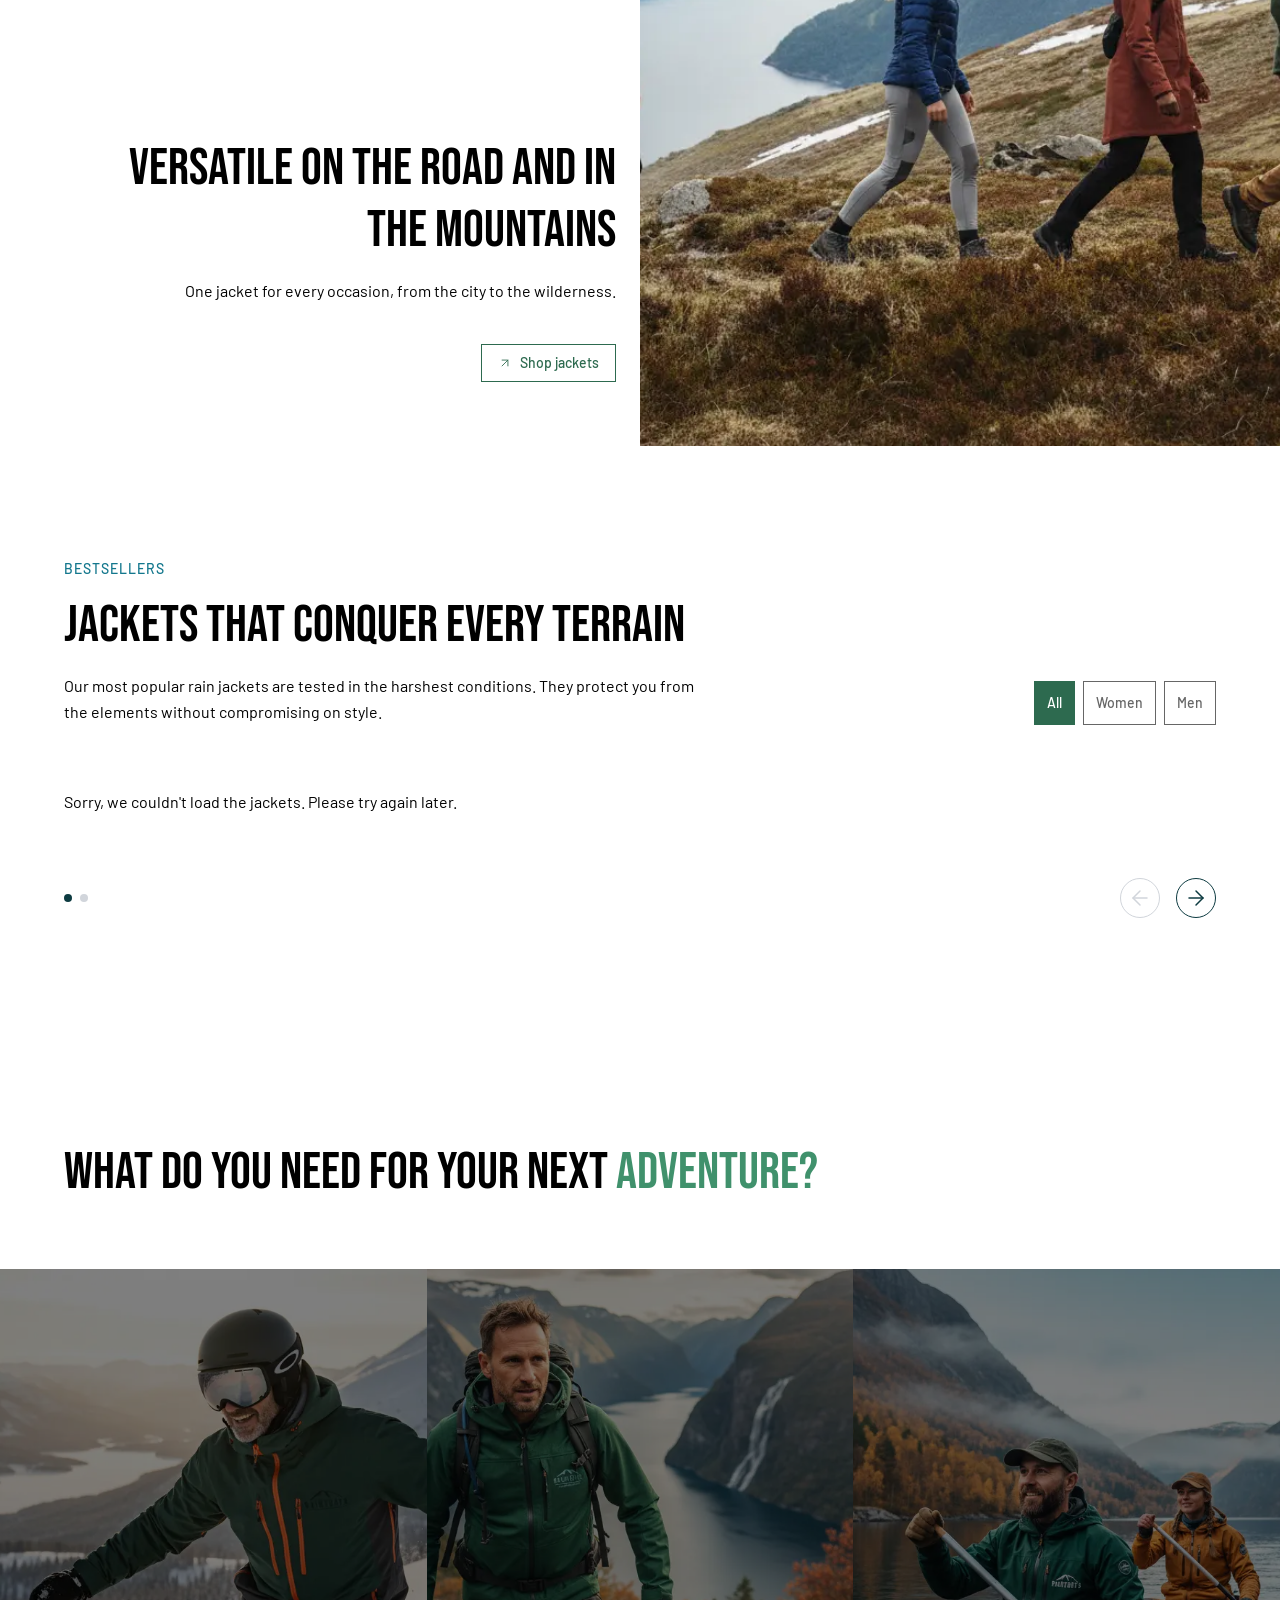
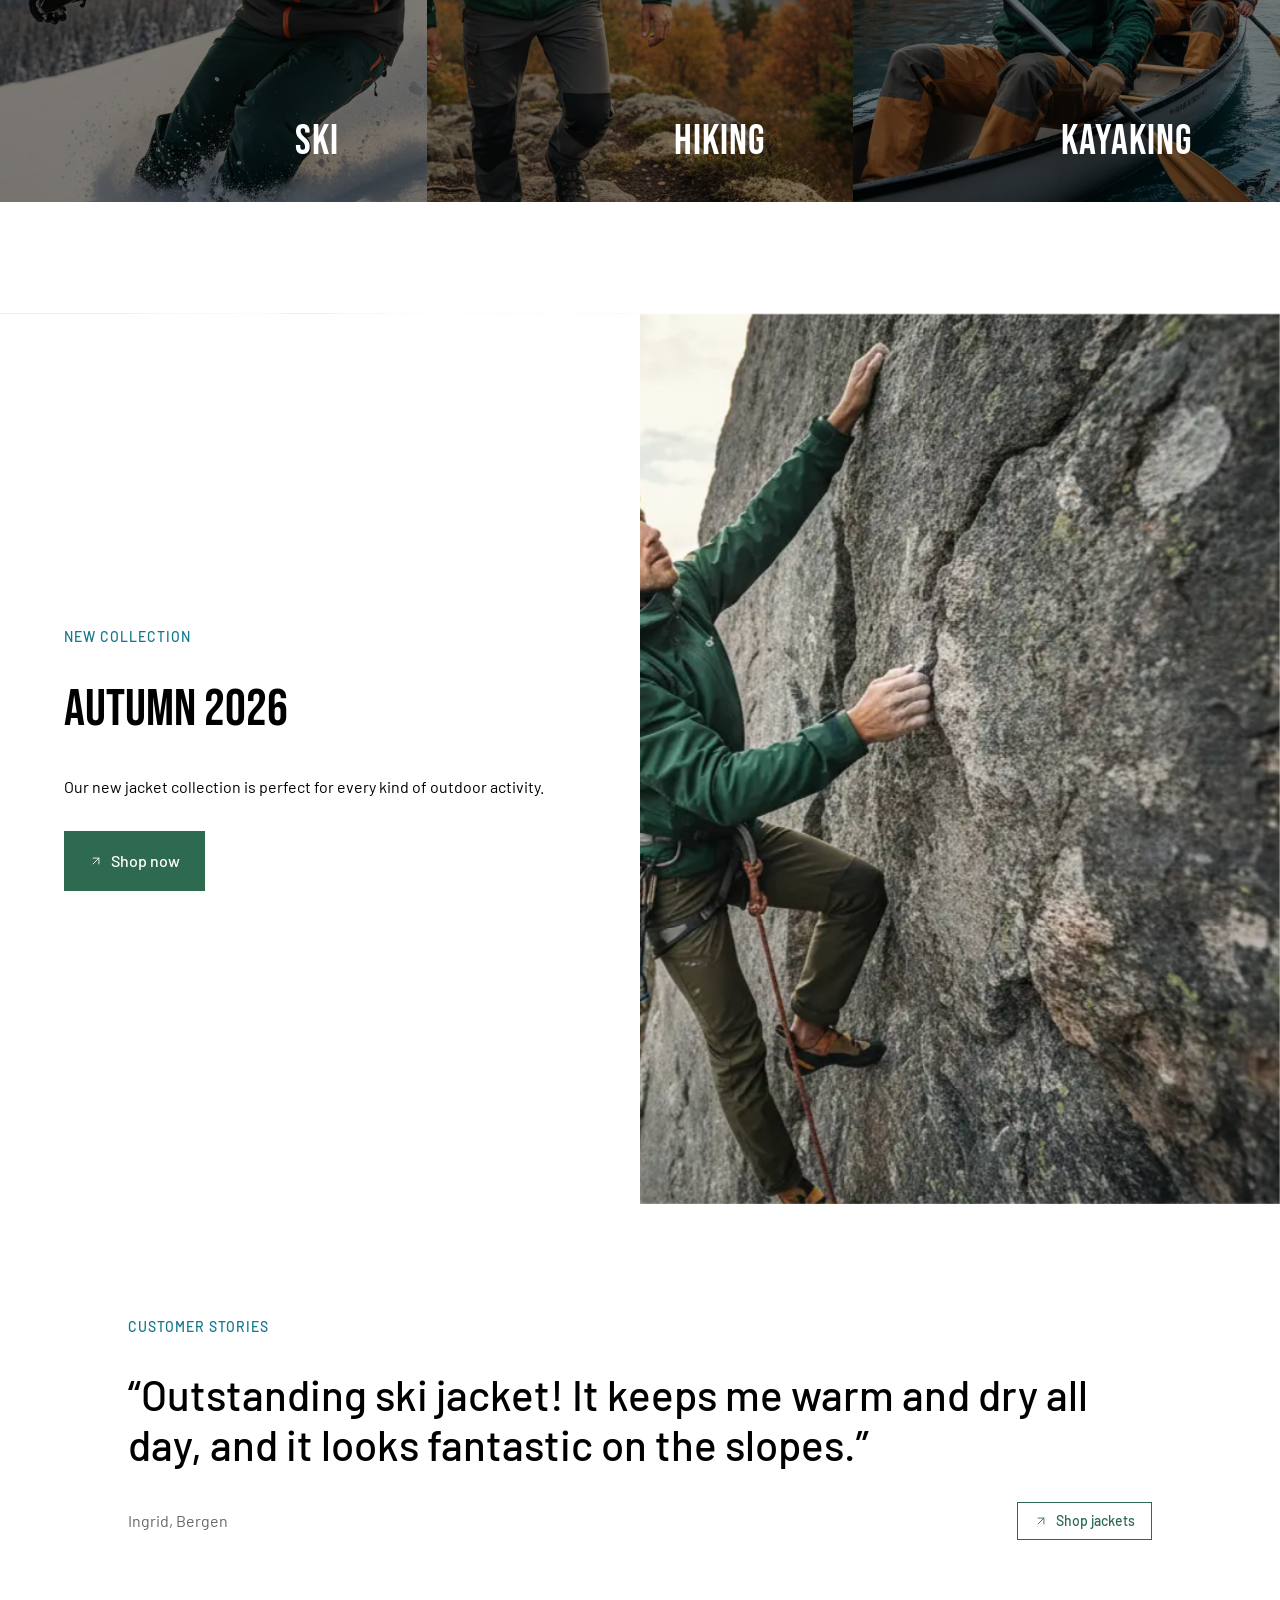
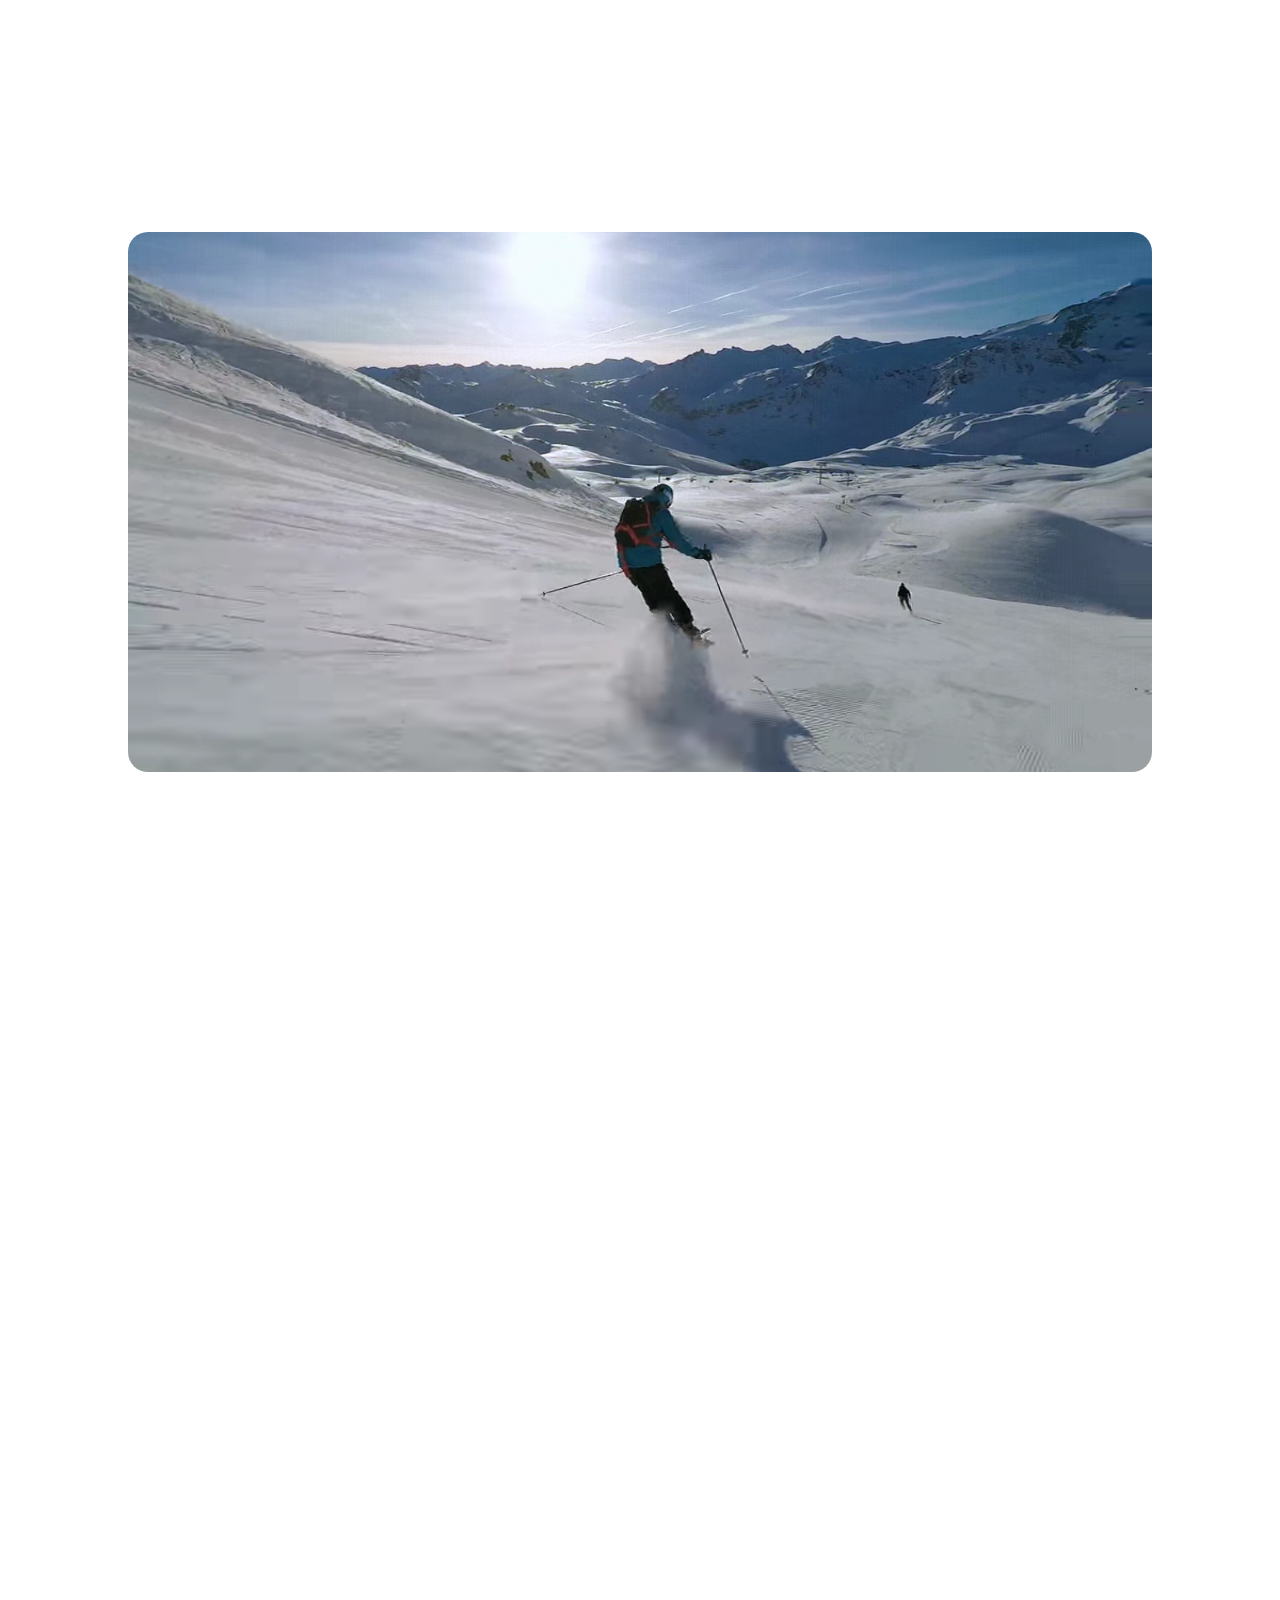
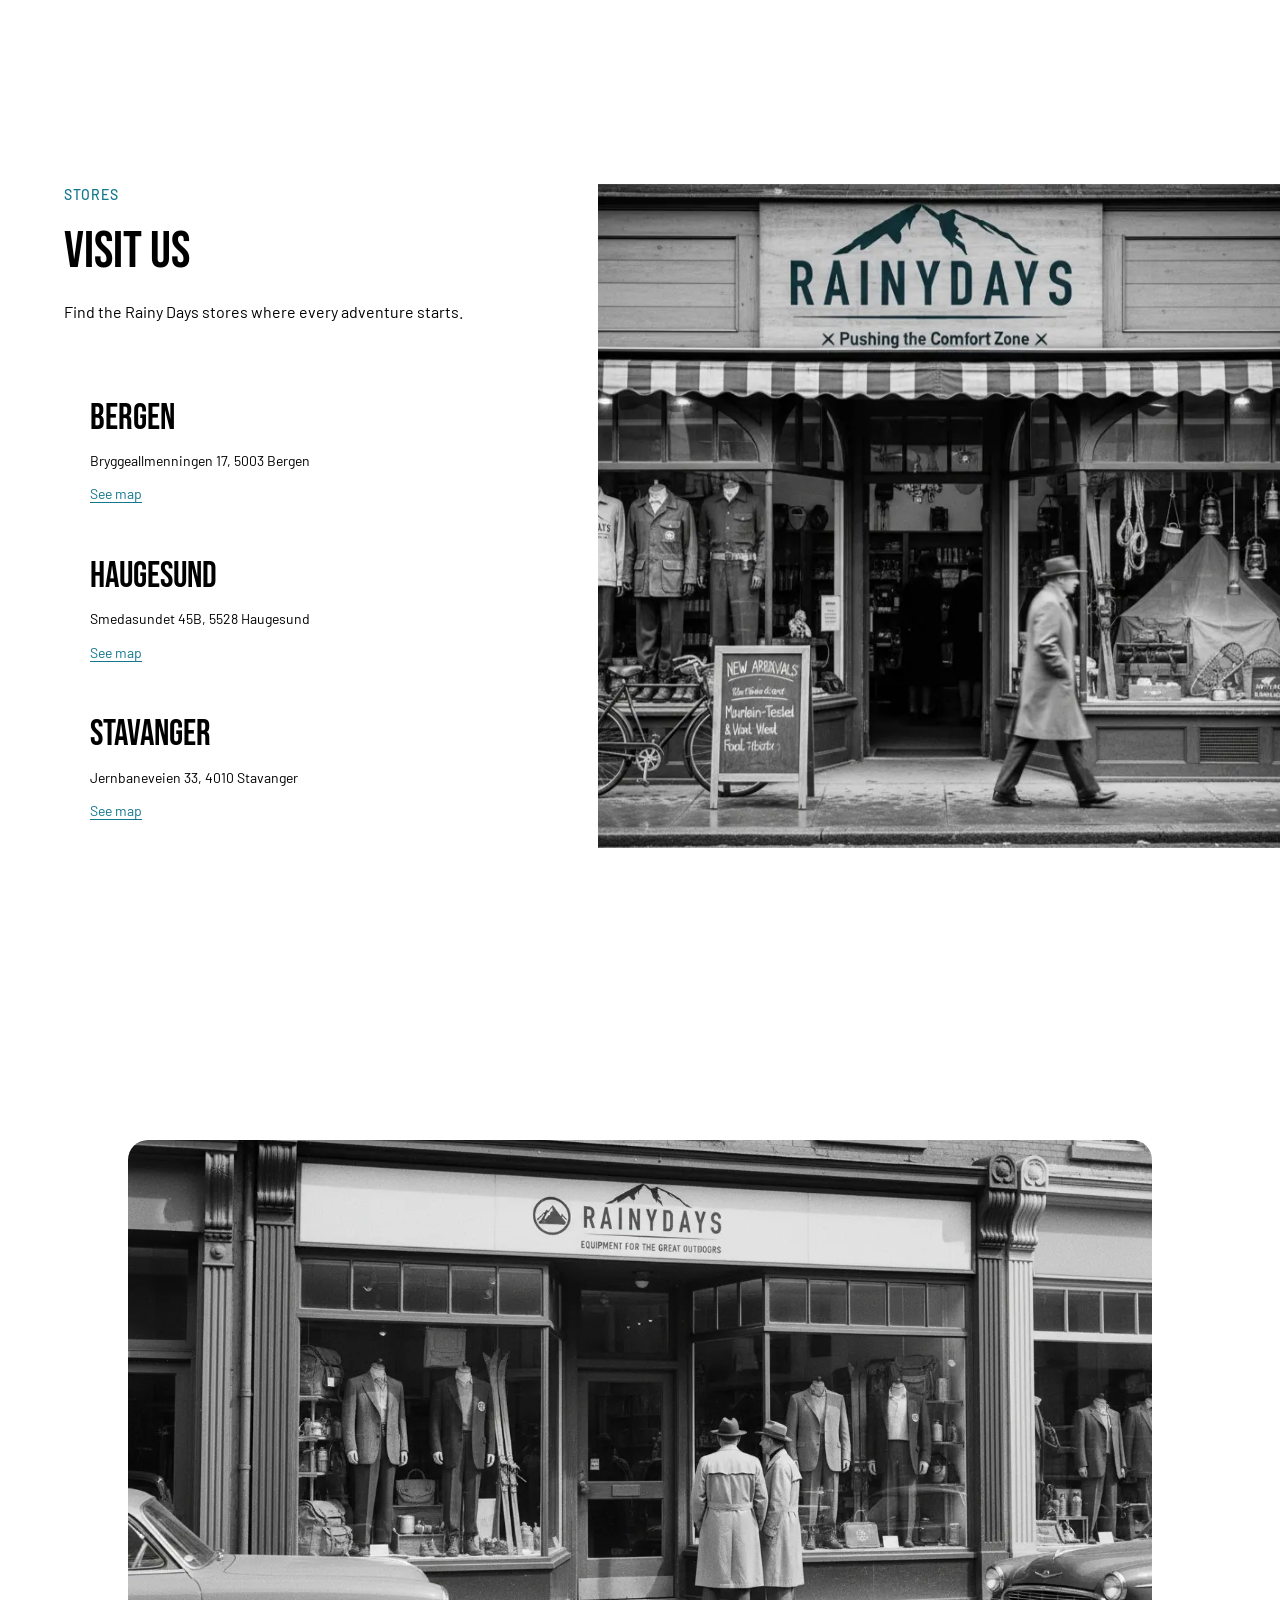
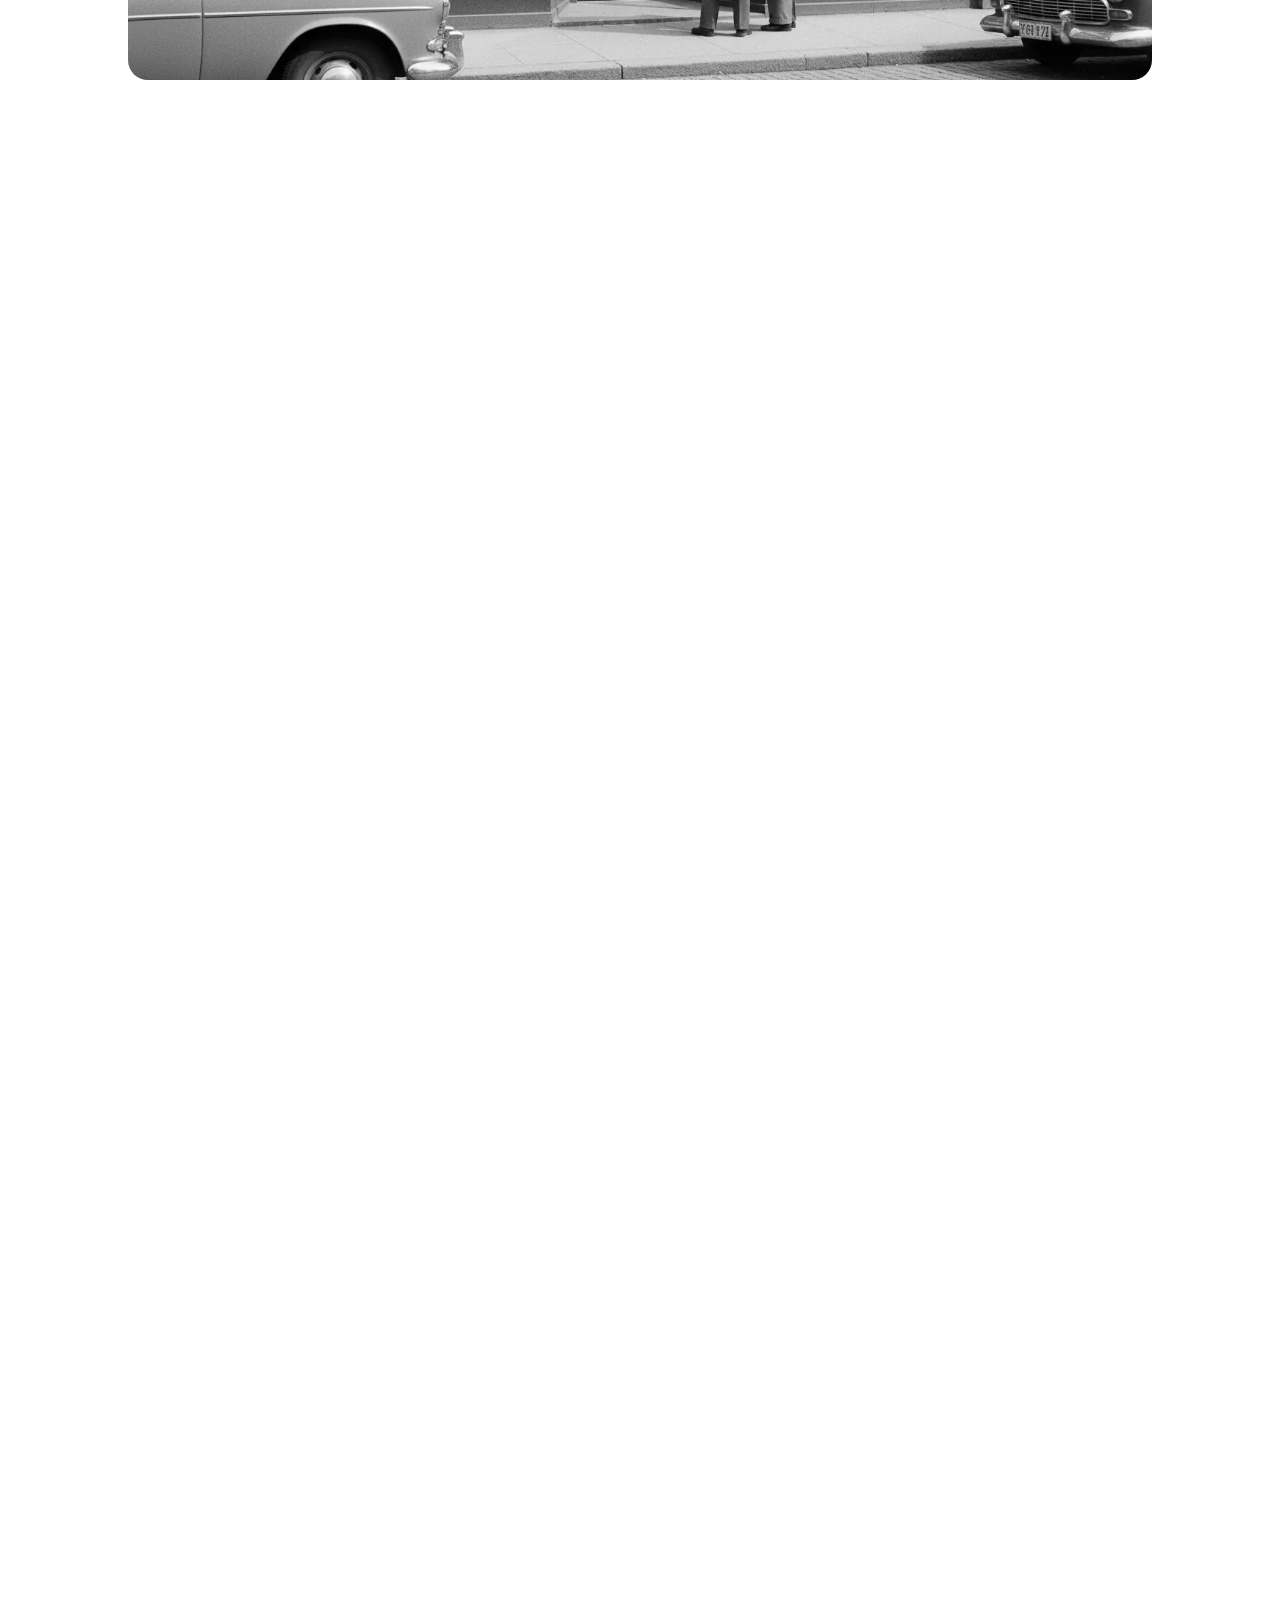
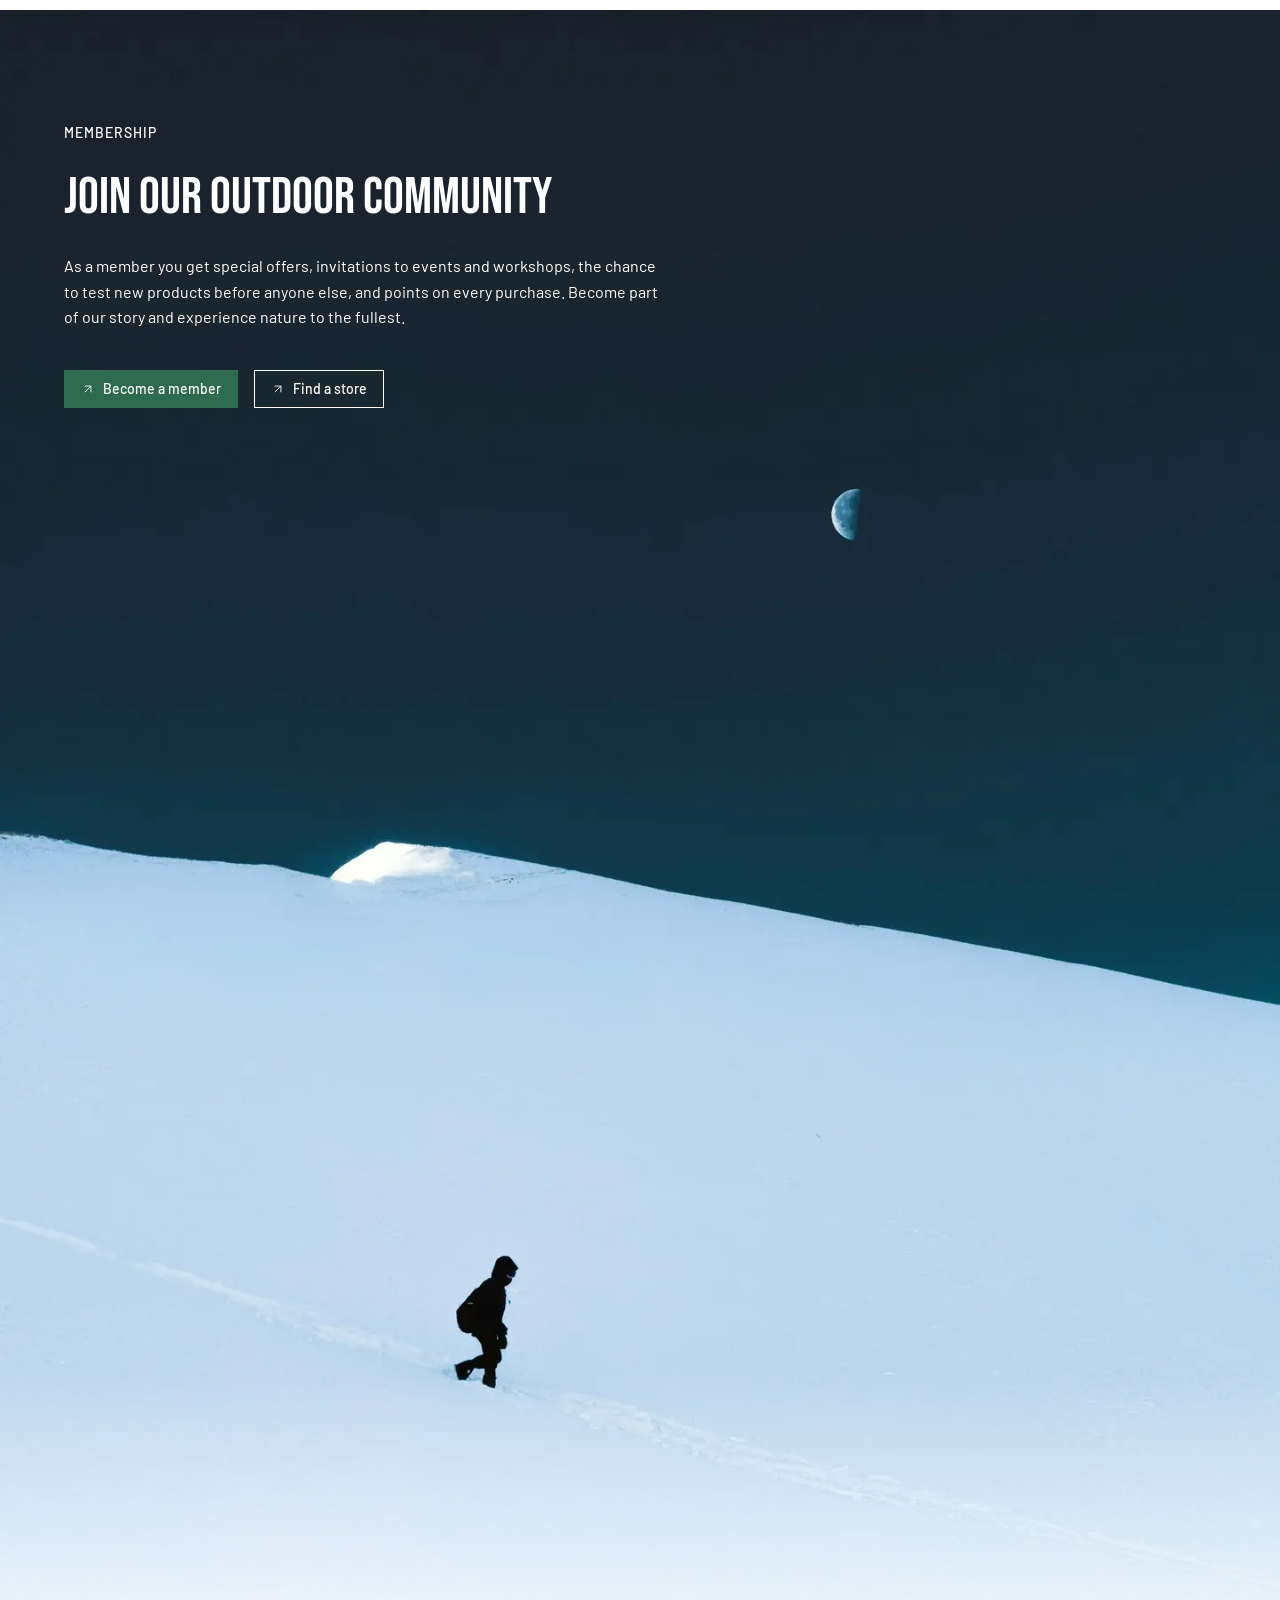
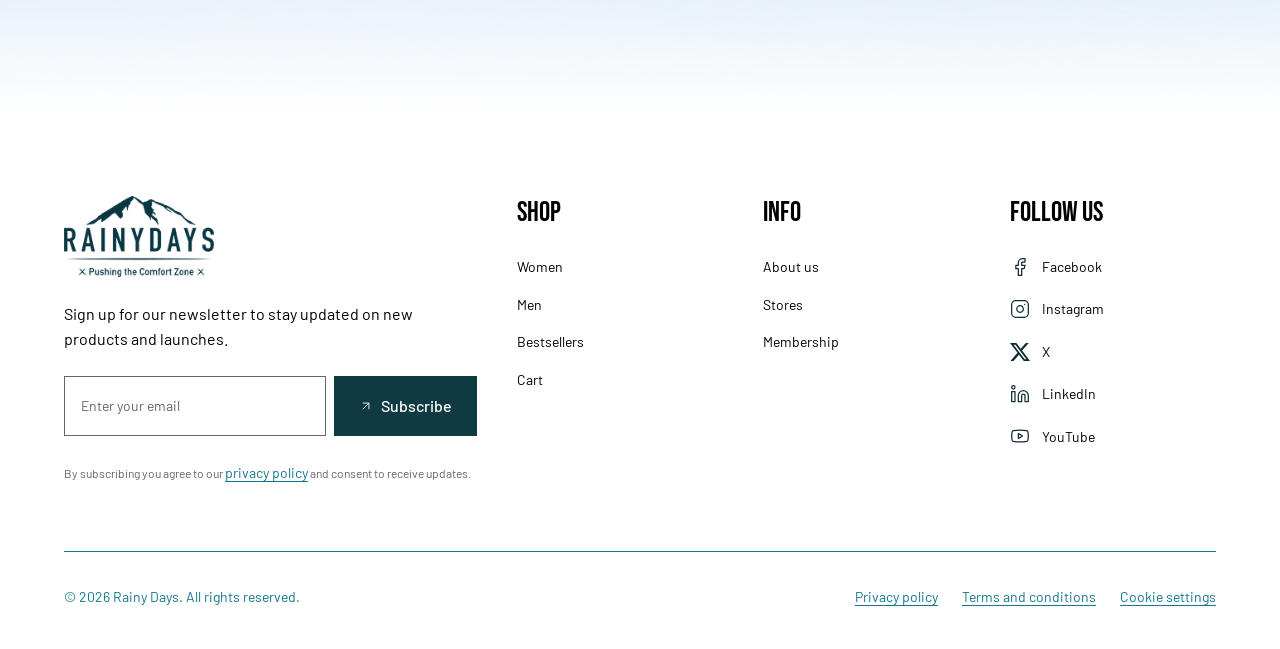
==== commit facbf5d7: "Format code with Prettier" ====
--- a/index.html
+++ b/index.html
@@ -184,7 +184,9 @@
           <!-- Filter by gender (js/pages/home.js) -->
           <div class="chip-list" role="group" aria-label="Filter products">
             <button type="button" class="chip" aria-pressed="true">All</button>
-            <button type="button" class="chip" aria-pressed="false" data-gender="Female">Women</button>
+            <button type="button" class="chip" aria-pressed="false" data-gender="Female">
+              Women
+            </button>
             <button type="button" class="chip" aria-pressed="false" data-gender="Male">Men</button>
           </div>
         </div>
@@ -587,5 +589,9 @@
         </div>
       </div>
     </footer>
+    <div id="size-popover" class="size-popover" popover>
+      <p class="size-popover__title">Select size</p>
+      <div id="size-popover-list" class="size-popover__list"></div>
+    </div>
   </body>
 </html>
